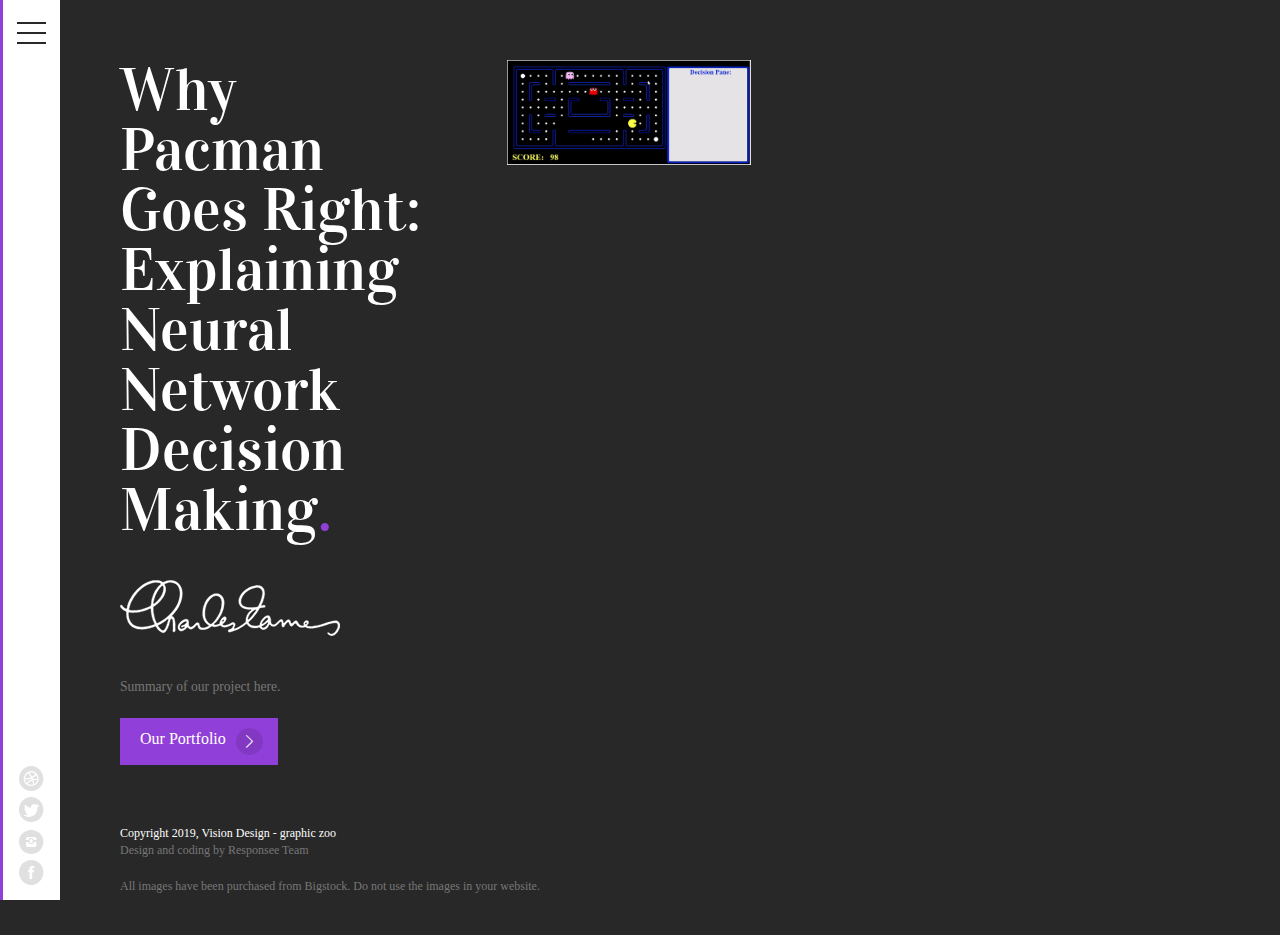
==== index.html @ 3cb940bb "Files" ====
<!DOCTYPE html>
<html lang="en-US">
  <head>
    <meta charset="UTF-8">
    <meta name="viewport" content="width=device-width, initial-scale=1.0" />
    <title>Interactive User Interfaces Comps 2020</title>
    <link rel="stylesheet" href="css/components.css">
    <link rel="stylesheet" href="css/icons.css">
    <link rel="stylesheet" href="css/responsee.css">
    <link rel="stylesheet" href="owl-carousel/owl.carousel.css">
    <link rel="stylesheet" href="owl-carousel/owl.theme.css">
    <link rel="stylesheet" href="css/lightcase.css">
    <!-- CUSTOM STYLE -->      
    <link rel="stylesheet" href="css/template-style.css">
    <link href="https://fonts.googleapis.com/css?family=Roboto:100,400,700,900" rel="stylesheet"> 
    <link href="https://fonts.googleapis.com/css?family=Vidaloka" rel="stylesheet">  
    <script type="text/javascript" src="js/jquery-1.8.3.min.js"></script>
    <script type="text/javascript" src="js/jquery-ui.min.js"></script> 
    <script type="text/javascript" src="js/validation.js"></script>      
  </head>
  
  <body class="size-1280 slide-to-left background-dark">
    <!-- SLIDE NAVIGATION -->
    <nav class="slide-nav aside-nav">
      <ul class="chevron">
        <li><a href="index.html">Home</a><li>
        <li><a href="portfolio-item.html">Portfolio Item</a></li>
        <li><a href="about-us.html">About Us</a></li>
        <li><a href="contact.html">Contact</a></li>
      </ul>
    </nav>
    
    <section class="slide-content">
      <div class="padding-3-sides-2x center">
      
        <!-- Left side --> 
        <div class="l-12 xl-4">
          <article class="left-content">
            <header class="center">
              <!-- LOGO -->
<!--              <div class="l-12">-->
<!--                <a href="/" class="logo">-->
<!--                  <img class="margin-bottom-50" src="img/logo-white.svg">-->
<!--                </a>-->
<!--              </div>-->
            </header>

            <!-- Content -->
            <h1 class="text-size-80 text-xl-size-60 text-l-size-80 text-m-size-60 text-s-size-40 text-line-height-1 margin-bottom-40">
              Why Pacman Goes Right: Explaining Neural Network Decision Making<span class="text-primary">.</span>
            </h1>
            <p class="margin-top-20"><img src="img/charles-eames.png"></p>
            <p class="margin-top-40 margin-bottom-20">
              Summary of our project here.
            </p>
            <a href="portfolio-item.html" class="margin-l-bottom-40 background-primary button text-white text-size-16">Our Portfolio <i class="right icon-sli-arrow-right"></i></a>
          </article>  
        </div> 
      
        <!-- Right side --> 
        <div class="l-12 xl-8">
          <div class="background-dark">
            <div class="line">
              <div class="margin"> 
                <div class="s-12 m-6 xl-4 xxl-3 margin-bottom">
                  <a href="portfolio-item.html">
                    <img class="full-img" src="img/pacmangif.gif" alt=""/>
                  </a>	
                </div>
              </div>
            </div>   
          </div>  
        </div>
      </div>
      
      <!-- Footer -->       
      <footer>
        <div class="center margin-left-80  margin-xl-left-60  margin-l-left-40">
          <p class="text-size-12 text-white">Copyright 2019, Vision Design - graphic zoo</p>
          <a class="text-size-12 margin-bottom-20" href="http://www.myresponsee.com" title="Responsee - lightweight responsive framework">Design and coding by Responsee Team</a>
          <p class="text-size-12 margin-bottom-40">All images have been purchased from Bigstock. Do not use the images in your website.</p>          
        </div>      
        <!-- Social icons in Sliding navigation -->
        <div class="footer-social">
           <a target="_blank" href="/"><i class="icon-dribbble_circle"></i></a>
           <a target="_blank" href="/"><i class="icon-twitter_circle"></i></a>
           <a target="_blank" href="/"><i class="icon-instagram_circle"></i></a>
           <a target="_blank" href="/"><i class="icon-facebook_circle"></i></a>
        </div> 
      </footer>  
    </section>  

    <script type="text/javascript" src="js/responsee.js"></script>
    <script type="text/javascript" src="owl-carousel/owl.carousel.js"></script>
    <script type="text/javascript" src="js/template-scripts.js"></script> 

  </body>
</html>
---- css/components.css ----
/*
 * Components CSS - v6 - 2016-07-08
 * https://www.myresponsee.com
 * Copyright 2019, Vision Design - graphic zoo
 * Free to use under the MIT license.
*/
/* Tabs */
.tab-item {
  background: none repeat scroll 0 0 #fff;
  display: none;
  padding: 1.25rem 0;
}
.tab-item.tab-active {
  display: block;
}
.tab-content > .tab-label {
  display: none;
}
.tab-nav > .tab-label {
  float:left;
}
a.tab-label, a.tab-label:link, a.tab-label:visited, a.tab-label:hover {
  background: none repeat scroll 0 0 #262626;
  color: #fff;
  margin-right: 1px;
  padding: 0.625rem 1.25rem;
  transition: background 0.20s linear 0s;
  -o-transition: background 0.20s linear 0s;
  -ms-transition: background 0.20s linear 0s;
  -moz-transition: background 0.20s linear 0s;
  -webkit-transition: background 0.20s linear 0s;
}
a.tab-label:hover,a.tab-label.active-btn {
  background: none repeat scroll 0 0 #999;
}
.tab-label.active-btn {
  cursor: default;
}
.tab-content {
  text-align: left;
}
@media screen and (max-width:768px) {    
  .tab-nav > .tab-label {
    margin: 0.5px 0;
    width: 100%;
  }
}
/* Custom forms */
form.customform input, form.customform select, form.customform textarea, form.customform button {
 font-size:0.9rem;
 font-family:inherit;
 margin-bottom:1.25rem;
} 
form.customform input, form.customform select {height: 2.7rem;}
form.customform input, form.customform textarea, form.customform select { 
 background: none repeat scroll 0 0 #F5F5F5;
 transition: background 0.20s linear 0s;
 -o-transition: background 0.20s linear 0s;
 -ms-transition: background 0.20s linear 0s;
 -moz-transition: background 0.20s linear 0s;
 -webkit-transition: background 0.20s linear 0s;
}
form.customform input:hover, form.customform textarea:hover, form.customform select:hover, form.customform input:focus, form.customform textarea:focus, form.customform select:focus {background: none repeat scroll 0 0 #fff;}
form.customform input, form.customform textarea, form.customform select {
 background: none repeat scroll 0 0 #F5F5F5;
 border: 1px solid #E0E0E0;
 padding: 0.625rem;
 width: 100%;
}
form.customform input[type="file"] {
 border: 1px solid #E0E0E0;
 height: auto;
 max-height: 2.7rem;
 min-height: 2.7rem;
 padding: 0.4rem;
 width: 100%;
}
form.customform input[type="radio"], form.customform input[type="checkbox"] {
 margin-right: 0.625rem;
 width:auto;
 padding:0;
 height:auto;
}
form.customform option {padding: 0.625rem;}
form.customform select[multiple="multiple"] {height: auto;}
form.customform button {
 width: 100%;
 background: none repeat scroll 0 0 #152732;
 border: 0 none;
 color: #fff;
 height: 2.7rem;
 padding: 0.625rem;
 cursor:pointer;
 width: 100%;
 transition: background 0.20s linear 0s;
 -o-transition: background 0.20s linear 0s;
 -ms-transition: background 0.20s linear 0s;
 -moz-transition: background 0.20s linear 0s;
 -webkit-transition: background 0.20s linear 0s;
}
/* Tooltip */
a.tooltip-container,.tooltip-container {
  border-bottom:1px dotted;
  border-bottom-color: color;
  cursor: help;
  font-weight: 600;
}
a .tooltip-content,.tooltip-content {
  background: #152732 none repeat scroll 0 0;
  color: #fff!important;
  border-radius: 3px;
  display: none;
  font-size: 0.8rem;
  font-weight: normal;
  line-height: 1.3rem;
  margin-top: -1.25rem;
  max-width: 300px;
  padding: 0.625rem;
  position: absolute;
  z-index: 10;
}
.tooltip-content::after {
  border-left: 9px solid transparent;
  border-right: 9px solid transparent;
  border-top: 7px solid #152732;
  bottom: -5px;
  clear: both;
  content: "";
  height: 0;
  left: 50%;
  margin-left: -5px;
  position: absolute;
  width: 0;
}
a.tooltip-content.tooltip-bottom,.tooltip-content.tooltip-bottom {
  margin-top: 1.25rem;
}
.tooltip-content.tooltip-bottom::after {
  border-left: 9px solid transparent;
  border-right: 9px solid transparent;
  border-top: 0;
  border-bottom: 7px solid #152732;
  top: -5px;
}
/* Buttons */
.button,a.button,a.button:link,a.button:active,a.button:visited {
  background: #777 none repeat scroll 0 0;
  border: 0;
  color: #fff;
  cursor: pointer;
  display: inline-block;
  font-size: 0.85rem;
  padding: 0.825rem 1rem;
  text-align: center;
  transition: all 0.20s linear 0s;
  -o-transition: all 0.20s linear 0s;
  -ms-transition: all 0.20s linear 0s;
  -moz-transition: all 0.20s linear 0s;
  -webkit-transition: all 0.20s linear 0s;
}
.button.rounded-btn {
  border-radius: 4px;
}
.button.rounded-full-btn {
  border-radius: 100px;
}
.button:hover {box-shadow: 0 0 10px 100px rgba(255,255,255,0.15) inset;}
.button.secondary-btn,a.button.secondary-btn,a.button.secondary-btn:link,a.button.secondary-btn:active,a.button.secondary-btn:visited {
  background: #444 none repeat scroll 0 0;
}
.button.cancel-btn,a.button.cancel-btn,a.button.cancel-btn:link,a.button.cancel-btn:active,a.button.cancel-btn:visited {
  background: #dc003a none repeat scroll 0 0;
}
.button.submit-btn,a.button.submit-btn,a.button.submit-btn:link,a.button.submit-btn:active,a.button.submit-btn:visited {
  background: #b4bf04 none repeat scroll 0 0;
}
.button.reload-btn,a.button.reload-btn,a.button.reload-btn:link,a.button.reload-btn:active,a.button.reload-btn:visited {
  background: #ff9800 none repeat scroll 0 0;
}
.button.disabled-btn {
  cursor: not-allowed!important;
  opacity: 0.2;
}
.button i {
  background: rgba(0, 0, 0, 0.1) none repeat scroll 0 0;
  border-radius: 27px;
  color: #fff!important;
  display: inline-block;
  font-size: 0.8rem;
  height: 27px;
  line-height: 27px;
  margin-right: 5px;
  width: 27px;
  transition: all 0.20s linear 0s;
  -o-transition: all 0.20s linear 0s;
  -ms-transition: all 0.20s linear 0s;
  -moz-transition: all 0.20s linear 0s;
  -webkit-transition: all 0.20s linear 0s;
}
.button:hover > i {
  background: rgba(0, 0, 0, 0.06) none repeat scroll 0 0;
}
.grid .button {
    width: 100%;
}
---- css/icons.css ----
/* Icon font - MFG labs */
@font-face {
  font-family: 'mfg';
    src: url('../font/mfglabsiconset-webfont.eot');
    src: url('../font/mfglabsiconset-webfont.svg#mfg_labs_iconsetregular') format('svg'),
   		   url('../font/mfglabsiconset-webfont.eot?#iefix') format('embedded-opentype'),
         url('../font/mfglabsiconset-webfont.woff') format('woff'),
         url('../font/mfglabsiconset-webfont.ttf') format('truetype');
    font-weight: normal;
    font-style: normal;
}

.icon-cloud,
.icon-at,
.icon-plus,
.icon-minus,
.icon-arrow_up,
.icon-arrow_down,
.icon-arrow_right,
.icon-arrow_left,
.icon-chevron_down,
.icon-chevron_up,
.icon-chevron_right,
.icon-chevron_left,
.icon-reorder,
.icon-list,
.icon-reorder_square,
.icon-reorder_square_line,
.icon-coverflow,
.icon-coverflow_line,
.icon-pause,
.icon-play,
.icon-step_forward,
.icon-step_backward,
.icon-fast_forward,
.icon-fast_backward,
.icon-cloud_upload,
.icon-cloud_download,
.icon-data_science,
.icon-data_science_black,
.icon-globe,
.icon-globe_black,
.icon-math_ico,
.icon-math,
.icon-math_black,
.icon-paperplane_ico,
.icon-paperplane,
.icon-paperplane_black,
.icon-color_balance,
.icon-star,
.icon-star_half,
.icon-star_empty,
.icon-star_half_empty,
.icon-reload,
.icon-heart,
.icon-heart_broken,
.icon-hashtag,
.icon-reply,
.icon-retweet,
.icon-signin,
.icon-signout,
.icon-download,
.icon-upload,
.icon-placepin,
.icon-display_screen,
.icon-tablet,
.icon-smartphone,
.icon-connected_object,
.icon-lock,
.icon-unlock,
.icon-camera,
.icon-isight,
.icon-video_camera,
.icon-random,
.icon-message,
.icon-discussion,
.icon-calendar,
.icon-ringbell,
.icon-movie,
.icon-mail,
.icon-pen,
.icon-settings,
.icon-measure,
.icon-vector,
.icon-vector_pen,
.icon-mute_on,
.icon-mute_off,
.icon-home,
.icon-sheet,
.icon-arrow_big_right,
.icon-arrow_big_left,
.icon-arrow_big_down,
.icon-arrow_big_up,
.icon-dribbble_circle,
.icon-dribbble,
.icon-facebook_circle,
.icon-facebook,
.icon-git_circle_alt,
.icon-git_circle,
.icon-git,
.icon-octopus,
.icon-twitter_circle,
.icon-twitter,
.icon-google_plus_circle,
.icon-google_plus,
.icon-linked_in_circle,
.icon-linked_in,
.icon-instagram,
.icon-instagram_circle,
.icon-mfg_icon,
.icon-xing,
.icon-xing_circle,
.icon-mfg_icon_circle,
.icon-user,
.icon-user_male,
.icon-user_female,
.icon-users,
.icon-file_open,
.icon-file_close,
.icon-file_alt,
.icon-file_close_alt,
.icon-attachment,
.icon-check,
.icon-cross_mark,
.icon-cancel_circle,
.icon-check_circle,
.icon-magnifying,
.icon-inbox,
.icon-clock,
.icon-stopwatch,
.icon-hourglass,
.icon-trophy,
.icon-unlock_alt,
.icon-lock_alt,
.icon-arrow_doubled_right,
.icon-arrow_doubled_left,
.icon-arrow_doubled_down,
.icon-arrow_doubled_up,
.icon-link,
.icon-warning,
.icon-warning_alt,
.icon-magnifying_plus,
.icon-magnifying_minus,
.icon-white_question,
.icon-black_question,
.icon-stop,
.icon-share,
.icon-eye,
.icon-trash_can,
.icon-hard_drive,
.icon-information_black,
.icon-information_white,
.icon-printer,
.icon-letter,
.icon-soundcloud,
.icon-soundcloud_circle,
.icon-anchor,
.icon-female_sign,
.icon-male_sign,
.icon-joystick,
.icon-high_voltage,
.icon-fire,
.icon-newspaper,
.icon-chart,
.icon-spread,
.icon-spinner_1,
.icon-spinner_2,
.icon-chart_alt,
.icon-label,
.icon-brush,
.icon-refresh,
.icon-node,
.icon-node_2,
.icon-node_3,
.icon-link_2_nodes,
.icon-link_3_nodes,
.icon-link_loop_nodes,
.icon-node_size,
.icon-node_color,
.icon-layout_directed,
.icon-layout_radial,
.icon-layout_hierarchical,
.icon-node_link_direction,
.icon-node_link_short_path,
.icon-node_cluster,
.icon-display_graph,
.icon-node_link_weight,
.icon-more_node_links,
.icon-node_shape,
.icon-node_icon,
.icon-node_text,
.icon-node_link_text,
.icon-node_link_color,
.icon-node_link_shape,
.icon-credit_card,
.icon-disconnect,
.icon-graph,
.icon-new_user {
  font-family: 'mfg';
  font-style: normal;
  font-variant: normal;
  font-weight: normal;
  color:#e3e3e3;
  speak: none; 
  text-transform: none;
  /* Better Font Rendering =========== */
  -webkit-font-smoothing: antialiased;
  -moz-osx-font-smoothing: grayscale;
}
.icon2x {font-size: 2rem;}
.icon3x {font-size: 3rem;}

.icon-cloud:before { content: "\2601"; }
.icon-at:before { content: "\0040"; }
.icon-plus:before { content: "\002B"; }
.icon-minus:before { content: "\2212"; }
.icon-arrow_up:before { content: "\2191"; }
.icon-arrow_down:before { content: "\2193"; }
.icon-arrow_right:before { content: "\2192"; }
.icon-arrow_left:before { content: "\2190"; }
.icon-chevron_down:before { content: "\f004"; }
.icon-chevron_up:before { content: "\f005"; }
.icon-chevron_right:before { content: "\f006"; }
.icon-chevron_left:before { content: "\f007"; }
.icon-reorder:before { content: "\f008"; }
.icon-list:before { content: "\f009"; }
.icon-reorder_square:before { content: "\f00a"; }
.icon-reorder_square_line:before { content: "\f00b"; }
.icon-coverflow:before { content: "\f00c"; }
.icon-coverflow_line:before { content: "\f00d"; }
.icon-pause:before { content: "\f00e"; }
.icon-play:before { content: "\f00f"; }
.icon-step_forward:before { content: "\f010"; }
.icon-step_backward:before { content: "\f011"; }
.icon-fast_forward:before { content: "\f012"; }
.icon-fast_backward:before { content: "\f013"; }
.icon-cloud_upload:before { content: "\f014"; }
.icon-cloud_download:before { content: "\f015"; }
.icon-data_science:before { content: "\f016"; }
.icon-data_science_black:before { content: "\f017"; }
.icon-globe:before { content: "\f018"; }
.icon-globe_black:before { content: "\f019"; }
.icon-math_ico:before { content: "\f01a"; }
.icon-math:before { content: "\f01b"; }
.icon-math_black:before { content: "\f01c"; }
.icon-paperplane_ico:before { content: "\f01d"; }
.icon-paperplane:before { content: "\f01e"; }
.icon-paperplane_black:before { content: "\f01f"; }
.icon-color_balance:before { content: "\f020"; }
.icon-star:before { content: "\2605"; }
.icon-star_half:before { content: "\f022"; }
.icon-star_empty:before { content: "\2606"; }
.icon-star_half_empty:before { content: "\f024"; }
.icon-reload:before { content: "\f025"; }
.icon-heart:before { content: "\2665"; }
.icon-heart_broken:before { content: "\f028"; }
.icon-hashtag:before { content: "\f029"; }
.icon-reply:before { content: "\f02a"; }
.icon-retweet:before { content: "\f02b"; }
.icon-signin:before { content: "\f02c"; }
.icon-signout:before { content: "\f02d"; }
.icon-download:before { content: "\f02e"; }
.icon-upload:before { content: "\f02f"; }
.icon-placepin:before { content: "\f031"; }
.icon-display_screen:before { content: "\f032"; }
.icon-tablet:before { content: "\f033"; }
.icon-smartphone:before { content: "\f034"; }
.icon-connected_object:before { content: "\f035"; }
.icon-lock:before { content: "\F512"; }
.icon-unlock:before { content: "\F513"; }
.icon-camera:before { content: "\F4F7"; }
.icon-isight:before { content: "\f039"; }
.icon-video_camera:before { content: "\f03a"; }
.icon-random:before { content: "\f03b"; }
.icon-message:before { content: "\F4AC"; }
.icon-discussion:before { content: "\f03d"; }
.icon-calendar:before { content: "\F4C5"; }
.icon-ringbell:before { content: "\f03f"; }
.icon-movie:before { content: "\f040"; }
.icon-mail:before { content: "\2709"; }
.icon-pen:before { content: "\270F"; }
.icon-settings:before { content: "\9881"; }
.icon-measure:before { content: "\f044"; }
.icon-vector:before { content: "\f045"; }
.icon-vector_pen:before { content: "\2712"; }
.icon-mute_on:before { content: "\f047"; }
.icon-mute_off:before { content: "\f048"; }
.icon-home:before { content: "\2302"; }
.icon-sheet:before { content: "\f04a"; }
.icon-arrow_big_right:before { content: "\21C9"; }
.icon-arrow_big_left:before { content: "\21C7"; }
.icon-arrow_big_down:before { content: "\21CA"; }
.icon-arrow_big_up:before { content: "\21C8"; }
.icon-dribbble_circle:before { content: "\f04f"; }
.icon-dribbble:before { content: "\f050"; }
.icon-facebook_circle:before { content: "\f051"; }
.icon-facebook:before { content: "\f052"; }
.icon-git_circle_alt:before { content: "\f053"; }
.icon-git_circle:before { content: "\f054"; }
.icon-git:before { content: "\f055"; }
.icon-octopus:before { content: "\f056"; }
.icon-twitter_circle:before { content: "\f057"; }
.icon-twitter:before { content: "\f058"; }
.icon-google_plus_circle:before { content: "\f059"; }
.icon-google_plus:before { content: "\f05a"; }
.icon-linked_in_circle:before { content: "\f05b"; }
.icon-linked_in:before { content: "\f05c"; }
.icon-instagram:before { content: "\f05d"; }
.icon-instagram_circle:before { content: "\f05e"; }
.icon-mfg_icon:before { content: "\f05f"; }
.icon-xing:before { content: "\F532"; }
.icon-xing_circle:before { content: "\F533"; }
.icon-mfg_icon_circle:before { content: "\f060"; }
.icon-user:before { content: "\f061"; }
.icon-user_male:before { content: "\f062"; }
.icon-user_female:before { content: "\f063"; }
.icon-users:before { content: "\f064"; }
.icon-file_open:before { content: "\F4C2"; }
.icon-file_close:before { content: "\f067"; }
.icon-file_alt:before { content: "\f068"; }
.icon-file_close_alt:before { content: "\f069"; }
.icon-attachment:before { content: "\f06a"; }
.icon-check:before { content: "\2713"; }
.icon-cross_mark:before { content: "\274C"; }
.icon-cancel_circle:before { content: "\F06E"; }
.icon-check_circle:before { content: "\f06d"; }
.icon-magnifying:before { content: "\F50D"; }
.icon-inbox:before { content: "\f070"; }
.icon-clock:before { content: "\23F2"; }
.icon-stopwatch:before { content: "\23F1"; }
.icon-hourglass:before { content: "\231B"; }
.icon-trophy:before { content: "\f074"; }
.icon-unlock_alt:before { content: "\F075"; }
.icon-lock_alt:before { content: "\F510"; }
.icon-arrow_doubled_right:before { content: "\21D2"; }
.icon-arrow_doubled_left:before { content: "\21D0"; }
.icon-arrow_doubled_down:before { content: "\21D3"; }
.icon-arrow_doubled_up:before { content: "\21D1"; }
.icon-link:before { content: "\f07B"; }
.icon-warning:before { content: "\2757"; }
.icon-warning_alt:before { content: "\2755"; }
.icon-magnifying_plus:before { content: "\f07E"; }
.icon-magnifying_minus:before { content: "\f07F"; }
.icon-white_question:before { content: "\2754"; }
.icon-black_question:before { content: "\2753"; }
.icon-stop:before { content: "\f080"; }
.icon-share:before { content: "\f081"; }
.icon-eye:before { content: "\f082"; }
.icon-trash_can:before { content: "\f083"; }
.icon-hard_drive:before { content: "\f084"; }
.icon-information_black:before { content: "\f085"; }
.icon-information_white:before { content: "\f086"; }
.icon-printer:before { content: "\f087"; }
.icon-letter:before { content: "\f088"; }
.icon-soundcloud:before { content: "\f089"; }
.icon-soundcloud_circle:before { content: "\f08A"; }
.icon-anchor:before { content: "\2693"; }
.icon-female_sign:before { content: "\2640"; }
.icon-male_sign:before { content: "\2642"; }
.icon-joystick:before { content: "\F514"; }
.icon-high_voltage:before { content: "\26A1"; }
.icon-fire:before { content: "\F525"; }
.icon-newspaper:before { content: "\F4F0"; }
.icon-chart:before { content: "\F526"; }
.icon-spread:before { content: "\F527"; }
.icon-spinner_1:before { content: "\F528"; }
.icon-spinner_2:before { content: "\F529"; }
.icon-chart_alt:before { content: "\F530"; }
.icon-label:before { content: "\F531"; }
.icon-brush:before { content: "\E000"; }
.icon-refresh:before { content: "\E001"; }
.icon-node:before { content: "\E002"; }
.icon-node_2:before { content: "\E003"; }
.icon-node_3:before { content: "\E004"; }
.icon-link_2_nodes:before { content: "\E005"; }
.icon-link_3_nodes:before { content: "\E006"; }
.icon-link_loop_nodes:before { content: "\E007"; }
.icon-node_size:before { content: "\E008"; }
.icon-node_color:before { content: "\E009"; }
.icon-layout_directed:before { content: "\E010"; }
.icon-layout_radial:before { content: "\E011"; }
.icon-layout_hierarchical:before { content: "\E012"; }
.icon-node_link_direction:before { content: "\E013"; }
.icon-node_link_short_path:before { content: "\E014"; }
.icon-node_cluster:before { content: "\E015"; }
.icon-display_graph:before { content: "\E016"; }
.icon-node_link_weight:before { content: "\E017"; }
.icon-more_node_links:before { content: "\E018"; }
.icon-node_shape:before { content: "\E00A"; }
.icon-node_icon:before { content: "\E00B"; }
.icon-node_text:before { content: "\E00C"; }
.icon-node_link_text:before { content: "\E00D"; }
.icon-node_link_color:before { content: "\E00E"; }
.icon-node_link_shape:before { content: "\E00F"; }
.icon-credit_card:before { content: "\F4B3"; }
.icon-disconnect:before { content: "\F534"; }
.icon-graph:before { content: "\F535"; }
.icon-new_user:before { content: "\F536"; }


/* Icon font - Simple Line Icons */
@font-face {
  font-family: 'sli';
  src: url('../font/Simple-Line-Icons.eot?v=2.2.2');
  src: url('../font/Simple-Line-Icons.eot?v=2.2.2#iefix') format('embedded-opentype'), url('../font/Simple-Line-Icons.ttf?v=2.2.2') format('truetype'), url('../font/Simple-Line-Icons.woff2?v=2.2.2') format('woff2'), url('../font/Simple-Line-Icons.woff?v=2.2.2') format('woff'), url('../font/Simple-Line-Icons.svg?v=2.2.2#simple-line-icons') format('svg');
  font-weight: normal;
  font-style: normal;
}

.icon-sli-user,
.icon-sli-people,
.icon-sli-user-female,
.icon-sli-user-follow,
.icon-sli-user-following,
.icon-sli-user-unfollow,
.icon-sli-login,
.icon-sli-logout,
.icon-sli-emotsmile,
.icon-sli-phone,
.icon-sli-call-end,
.icon-sli-call-in,
.icon-sli-call-out,
.icon-sli-map,
.icon-sli-location-pin,
.icon-sli-direction,
.icon-sli-directions,
.icon-sli-compass,
.icon-sli-layers,
.icon-sli-menu,
.icon-sli-list,
.icon-sli-options-vertical,
.icon-sli-options,
.icon-sli-arrow-down,
.icon-sli-arrow-left,
.icon-sli-arrow-right,
.icon-sli-arrow-up,
.icon-sli-arrow-up-circle,
.icon-sli-arrow-left-circle,
.icon-sli-arrow-right-circle,
.icon-sli-arrow-down-circle,
.icon-sli-check,
.icon-sli-clock,
.icon-sli-plus,
.icon-sli-minus,
.icon-sli-close,
.icon-sli-organization,
.icon-sli-trophy,
.icon-sli-screen-smartphone,
.icon-sli-screen-desktop,
.icon-sli-plane,
.icon-sli-notebook,
.icon-sli-mustache,
.icon-sli-mouse,
.icon-sli-magnet,
.icon-sli-energy,
.icon-sli-disc,
.icon-sli-cursor,
.icon-sli-cursor-move,
.icon-sli-crop,
.icon-sli-chemistry,
.icon-sli-speedometer,
.icon-sli-shield,
.icon-sli-screen-tablet,
.icon-sli-magic-wand,
.icon-sli-hourglass,
.icon-sli-graduation,
.icon-sli-ghost,
.icon-sli-game-controller,
.icon-sli-fire,
.icon-sli-eyeglass,
.icon-sli-envelope-open,
.icon-sli-envelope-letter,
.icon-sli-bell,
.icon-sli-badge,
.icon-sli-anchor,
.icon-sli-wallet,
.icon-sli-vector,
.icon-sli-speech,
.icon-sli-puzzle,
.icon-sli-printer,
.icon-sli-present,
.icon-sli-playlist,
.icon-sli-pin,
.icon-sli-picture,
.icon-sli-handbag,
.icon-sli-globe-alt,
.icon-sli-globe,
.icon-sli-folder-alt,
.icon-sli-folder,
.icon-sli-film,
.icon-sli-feed,
.icon-sli-drop,
.icon-sli-drawer,
.icon-sli-docs,
.icon-sli-doc,
.icon-sli-diamond,
.icon-sli-cup,
.icon-sli-calculator,
.icon-sli-bubbles,
.icon-sli-briefcase,
.icon-sli-book-open,
.icon-sli-basket-loaded,
.icon-sli-basket,
.icon-sli-bag,
.icon-sli-action-undo,
.icon-sli-action-redo,
.icon-sli-wrench,
.icon-sli-umbrella,
.icon-sli-trash,
.icon-sli-tag,
.icon-sli-support,
.icon-sli-frame,
.icon-sli-size-fullscreen,
.icon-sli-size-actual,
.icon-sli-shuffle,
.icon-sli-share-alt,
.icon-sli-share,
.icon-sli-rocket,
.icon-sli-question,
.icon-sli-pie-chart,
.icon-sli-pencil,
.icon-sli-note,
.icon-sli-loop,
.icon-sli-home,
.icon-sli-grid,
.icon-sli-graph,
.icon-sli-microphone,
.icon-sli-music-tone-alt,
.icon-sli-music-tone,
.icon-sli-earphones-alt,
.icon-sli-earphones,
.icon-sli-equalizer,
.icon-sli-like,
.icon-sli-dislike,
.icon-sli-control-start,
.icon-sli-control-rewind,
.icon-sli-control-play,
.icon-sli-control-pause,
.icon-sli-control-forward,
.icon-sli-control-end,
.icon-sli-volume-1,
.icon-sli-volume-2,
.icon-sli-volume-off,
.icon-sli-calendar,
.icon-sli-bulb,
.icon-sli-chart,
.icon-sli-ban,
.icon-sli-bubble,
.icon-sli-camrecorder,
.icon-sli-camera,
.icon-sli-cloud-download,
.icon-sli-cloud-upload,
.icon-sli-envelope,
.icon-sli-eye,
.icon-sli-flag,
.icon-sli-heart,
.icon-sli-info,
.icon-sli-key,
.icon-sli-link,
.icon-sli-lock,
.icon-sli-lock-open,
.icon-sli-magnifier,
.icon-sli-magnifier-add,
.icon-sli-magnifier-remove,
.icon-sli-paper-clip,
.icon-sli-paper-plane,
.icon-sli-power,
.icon-sli-refresh,
.icon-sli-reload,
.icon-sli-settings,
.icon-sli-star,
.icon-sli-symbol-female,
.icon-sli-symbol-male,
.icon-sli-target,
.icon-sli-credit-card,
.icon-sli-paypal,
.icon-sli-social-tumblr,
.icon-sli-social-twitter,
.icon-sli-social-facebook,
.icon-sli-social-instagram,
.icon-sli-social-linkedin,
.icon-sli-social-pinterest,
.icon-sli-social-github,
.icon-sli-social-google,
.icon-sli-social-reddit,
.icon-sli-social-skype,
.icon-sli-social-dribbble,
.icon-sli-social-behance,
.icon-sli-social-foursqare,
.icon-sli-social-soundcloud,
.icon-sli-social-spotify,
.icon-sli-social-stumbleupon,
.icon-sli-social-youtube,
.icon-sli-social-dropbox {
  font-family: 'sli';
  font-style: normal;  
  font-variant: normal;
  font-weight: normal;
  color:#e3e3e3;
  speak: none;
  text-transform: none;
  /* Better Font Rendering =========== */
  -webkit-font-smoothing: antialiased;
  -moz-osx-font-smoothing: grayscale;
}
.icon-sli-user:before { content: "\e005"; }
.icon-sli-people:before { content: "\e001"; }
.icon-sli-user-female:before { content: "\e000"; }
.icon-sli-user-follow:before { content: "\e002"; }
.icon-sli-user-following:before { content: "\e003"; }
.icon-sli-user-unfollow:before { content: "\e004"; }
.icon-sli-login:before { content: "\e066"; }
.icon-sli-logout:before { content: "\e065"; }
.icon-sli-emotsmile:before { content: "\e021"; }
.icon-sli-phone:before { content: "\e600"; }
.icon-sli-call-end:before { content: "\e048"; }
.icon-sli-call-in:before { content: "\e047"; }
.icon-sli-call-out:before { content: "\e046"; }
.icon-sli-map:before { content: "\e033"; }
.icon-sli-location-pin:before { content: "\e096"; }
.icon-sli-direction:before { content: "\e042"; }
.icon-sli-directions:before { content: "\e041"; }
.icon-sli-compass:before { content: "\e045"; }
.icon-sli-layers:before { content: "\e034"; }
.icon-sli-menu:before { content: "\e601"; }
.icon-sli-list:before { content: "\e067"; }
.icon-sli-options-vertical:before { content: "\e602"; }
.icon-sli-options:before { content: "\e603"; }
.icon-sli-arrow-down:before { content: "\e604"; }
.icon-sli-arrow-left:before { content: "\e605"; }
.icon-sli-arrow-right:before { content: "\e606"; }
.icon-sli-arrow-up:before { content: "\e607"; }
.icon-sli-arrow-up-circle:before { content: "\e078"; }
.icon-sli-arrow-left-circle:before { content: "\e07a"; }
.icon-sli-arrow-right-circle:before { content: "\e079"; }
.icon-sli-arrow-down-circle:before { content: "\e07b"; }
.icon-sli-check:before { content: "\e080"; }
.icon-sli-clock:before { content: "\e081"; }
.icon-sli-plus:before { content: "\e095"; }
.icon-sli-minus:before { content: "\e615"; }
.icon-sli-close:before { content: "\e082"; }
.icon-sli-organization:before { content: "\e616"; }

.icon-sli-trophy:before { content: "\e006"; }
.icon-sli-screen-smartphone:before { content: "\e010"; }
.icon-sli-screen-desktop:before { content: "\e011"; }
.icon-sli-plane:before { content: "\e012"; }
.icon-sli-notebook:before { content: "\e013"; }
.icon-sli-mustache:before { content: "\e014"; }
.icon-sli-mouse:before { content: "\e015"; }
.icon-sli-magnet:before { content: "\e016"; }
.icon-sli-energy:before { content: "\e020"; }
.icon-sli-disc:before { content: "\e022"; }
.icon-sli-cursor:before { content: "\e06e"; }
.icon-sli-cursor-move:before { content: "\e023"; }
.icon-sli-crop:before { content: "\e024"; }
.icon-sli-chemistry:before { content: "\e026"; }
.icon-sli-speedometer:before { content: "\e007"; }
.icon-sli-shield:before { content: "\e00e"; }
.icon-sli-screen-tablet:before { content: "\e00f"; }
.icon-sli-magic-wand:before { content: "\e017"; }
.icon-sli-hourglass:before { content: "\e018"; }
.icon-sli-graduation:before { content: "\e019"; }
.icon-sli-ghost:before { content: "\e01a"; }
.icon-sli-game-controller:before { content: "\e01b"; }
.icon-sli-fire:before { content: "\e01c"; }
.icon-sli-eyeglass:before { content: "\e01d"; }
.icon-sli-envelope-open:before { content: "\e01e"; }
.icon-sli-envelope-letter:before { content: "\e01f"; }
.icon-sli-bell:before { content: "\e027"; }
.icon-sli-badge:before { content: "\e028"; }
.icon-sli-anchor:before { content: "\e029"; }
.icon-sli-wallet:before { content: "\e02a"; }
.icon-sli-vector:before { content: "\e02b"; }
.icon-sli-speech:before { content: "\e02c"; }
.icon-sli-puzzle:before { content: "\e02d"; }
.icon-sli-printer:before { content: "\e02e"; }
.icon-sli-present:before { content: "\e02f"; }
.icon-sli-playlist:before { content: "\e030"; }
.icon-sli-pin:before { content: "\e031"; }
.icon-sli-picture:before { content: "\e032"; }
.icon-sli-handbag:before { content: "\e035"; }
.icon-sli-globe-alt:before { content: "\e036"; }
.icon-sli-globe:before { content: "\e037"; }
.icon-sli-folder-alt:before { content: "\e039"; }
.icon-sli-folder:before { content: "\e089"; }
.icon-sli-film:before { content: "\e03a"; }
.icon-sli-feed:before { content: "\e03b"; }
.icon-sli-drop:before { content: "\e03e"; }
.icon-sli-drawer:before { content: "\e03f"; }
.icon-sli-docs:before { content: "\e040"; }
.icon-sli-doc:before { content: "\e085"; }
.icon-sli-diamond:before { content: "\e043"; }
.icon-sli-cup:before { content: "\e044"; }
.icon-sli-calculator:before { content: "\e049"; }
.icon-sli-bubbles:before { content: "\e04a"; }
.icon-sli-briefcase:before { content: "\e04b"; }
.icon-sli-book-open:before { content: "\e04c"; }
.icon-sli-basket-loaded:before { content: "\e04d"; }
.icon-sli-basket:before { content: "\e04e"; }
.icon-sli-bag:before { content: "\e04f"; }
.icon-sli-action-undo:before { content: "\e050"; }
.icon-sli-action-redo:before { content: "\e051"; }
.icon-sli-wrench:before { content: "\e052"; }
.icon-sli-umbrella:before { content: "\e053"; }
.icon-sli-trash:before { content: "\e054"; }
.icon-sli-tag:before { content: "\e055"; }
.icon-sli-support:before { content: "\e056"; }
.icon-sli-frame:before { content: "\e038"; }
.icon-sli-size-fullscreen:before { content: "\e057"; }
.icon-sli-size-actual:before { content: "\e058"; }
.icon-sli-shuffle:before { content: "\e059"; }
.icon-sli-share-alt:before { content: "\e05a"; }
.icon-sli-share:before { content: "\e05b"; }
.icon-sli-rocket:before { content: "\e05c"; }
.icon-sli-question:before { content: "\e05d"; }
.icon-sli-pie-chart:before { content: "\e05e"; }
.icon-sli-pencil:before { content: "\e05f"; }
.icon-sli-note:before { content: "\e060"; }
.icon-sli-loop:before { content: "\e064"; }
.icon-sli-home:before { content: "\e069"; }
.icon-sli-grid:before { content: "\e06a"; }
.icon-sli-graph:before { content: "\e06b"; }
.icon-sli-microphone:before { content: "\e063"; }
.icon-sli-music-tone-alt:before { content: "\e061"; }
.icon-sli-music-tone:before { content: "\e062"; }
.icon-sli-earphones-alt:before { content: "\e03c"; }
.icon-sli-earphones:before { content: "\e03d"; }
.icon-sli-equalizer:before { content: "\e06c"; }
.icon-sli-like:before { content: "\e068"; }
.icon-sli-dislike:before { content: "\e06d"; }
.icon-sli-control-start:before { content: "\e06f"; }
.icon-sli-control-rewind:before { content: "\e070"; }
.icon-sli-control-play:before { content: "\e071"; }
.icon-sli-control-pause:before { content: "\e072"; }
.icon-sli-control-forward:before { content: "\e073"; }
.icon-sli-control-end:before { content: "\e074"; }
.icon-sli-volume-1:before { content: "\e09f"; }
.icon-sli-volume-2:before { content: "\e0a0"; }
.icon-sli-volume-off:before { content: "\e0a1"; }
.icon-sli-calendar:before { content: "\e075"; }
.icon-sli-bulb:before { content: "\e076"; }
.icon-sli-chart:before { content: "\e077"; }
.icon-sli-ban:before { content: "\e07c"; }
.icon-sli-bubble:before { content: "\e07d"; }
.icon-sli-camrecorder:before { content: "\e07e"; }
.icon-sli-camera:before { content: "\e07f"; }
.icon-sli-cloud-download:before { content: "\e083"; }
.icon-sli-cloud-upload:before { content: "\e084"; }
.icon-sli-envelope:before { content: "\e086"; }
.icon-sli-eye:before { content: "\e087"; }
.icon-sli-flag:before { content: "\e088"; }
.icon-sli-heart:before { content: "\e08a"; }
.icon-sli-info:before { content: "\e08b"; }
.icon-sli-key:before { content: "\e08c"; }
.icon-sli-link:before { content: "\e08d"; }
.icon-sli-lock:before { content: "\e08e"; }
.icon-sli-lock-open:before { content: "\e08f"; }
.icon-sli-magnifier:before { content: "\e090"; }
.icon-sli-magnifier-add:before { content: "\e091"; }
.icon-sli-magnifier-remove:before { content: "\e092"; }
.icon-sli-paper-clip:before { content: "\e093"; }
.icon-sli-paper-plane:before { content: "\e094"; }
.icon-sli-power:before { content: "\e097"; }
.icon-sli-refresh:before { content: "\e098"; }
.icon-sli-reload:before { content: "\e099"; }
.icon-sli-settings:before { content: "\e09a"; }
.icon-sli-star:before { content: "\e09b"; }
.icon-sli-symbol-female:before { content: "\e09c"; }
.icon-sli-symbol-male:before { content: "\e09d"; }
.icon-sli-target:before { content: "\e09e"; }
.icon-sli-credit-card:before { content: "\e025"; }
.icon-sli-paypal:before { content: "\e608"; }
.icon-sli-social-tumblr:before { content: "\e00a"; }
.icon-sli-social-twitter:before { content: "\e009"; }
.icon-sli-social-facebook:before { content: "\e00b"; }
.icon-sli-social-instagram:before { content: "\e609"; }
.icon-sli-social-linkedin:before { content: "\e60a"; }
.icon-sli-social-pinterest:before { content: "\e60b"; }
.icon-sli-social-github:before { content: "\e60c"; }
.icon-sli-social-google:before { content: "\e60d"; }
.icon-sli-social-reddit:before { content: "\e60e"; }
.icon-sli-social-skype:before { content: "\e60f"; }
.icon-sli-social-dribbble:before { content: "\e00d"; }
.icon-sli-social-behance:before { content: "\e610"; }
.icon-sli-social-foursqare:before { content: "\e611"; }
.icon-sli-social-soundcloud:before { content: "\e612"; }
.icon-sli-social-spotify:before { content: "\e613"; }
.icon-sli-social-stumbleupon:before { content: "\e614"; }
.icon-sli-social-youtube:before { content: "\e008"; }
.icon-sli-social-dropbox:before { content: "\e00c"; }
---- css/responsee.css ----
/*
 * Responsee CSS - v6 - 2019-06-22
 * https://www.myresponsee.com
 * Copyright 2019, Vision Design - graphic zoo
 * Free to use under the MIT license.
*/
* {  
  -webkit-box-sizing:border-box;
  -moz-box-sizing:border-box;
  box-sizing:border-box;
  margin:0;	
}
body {
  background:none repeat scroll 0 0 #eeeeee;
  font-size:16px;
  font-family:"Open Sans",Arial,sans-serif;
  color:#444;
}
h1,h2,h3,h4,h5,h6 {
  color:#152732;
  font-weight: normal;
  line-height: 1.3;
  margin:0.5rem 0;  
}
h1 {font-size:2.7rem;}
h2 {font-size:2.2rem;}  
h3 {font-size:1.8rem;}  
h4 {font-size:1.4rem;}  
h5 {font-size:1.1rem;}  
h6 {font-size:0.9rem;}    
a, a:link, a:visited, a:hover, a:active {
  text-decoration:none;
  color:#9BB800;
  transition:color 0.20s linear 0s;
  -o-transition:color 0.20s linear 0s;
  -ms-transition:color 0.20s linear 0s;
  -moz-transition:color 0.20s linear 0s;
  -webkit-transition:color 0.20s linear 0s;
}  
a:hover {color:#B6C900;}
p,li,dl,blockquote,table,kbd {
  font-size: 0.85rem;
  line-height: 1.6;
}
b,strong {font-weight:700;}
.text-center {text-align:center!important;}
.text-right {text-align:right!important;}
img {
  border:0;
  display:block;
  height:auto;
  max-width:100%;
  width:auto;
}
.owl-item img, .full-img {
  max-width:none;
  width:100%;
}
.owl-nav div {font-family:"mfg";}
.grid .owl-carousel {
  width:100% !important;
}  
table {
  background:none repeat scroll 0 0 #fff;
  border:1px solid #f0f0f0;
  border-collapse:collapse;
  border-spacing:0;
  text-align:left;
  width:100%;
}
table tr td, table tr th {padding:0.625rem;}
table tfoot, table thead,table tr:nth-of-type(2n) {background:none repeat scroll 0 0 #f0f0f0;}
th,table tr:nth-of-type(2n) td {border-right:1px solid #fff;}
td {border-right:1px solid #f0f0f0;}
.size-960 .line,.size-1140 .line,.size-1280 .line,.size-1520 .line {
  margin:0 auto;
  padding:0 0.625rem;
}
.grid {
  display:grid;
  grid-template-columns:repeat(12, 1fr);
  width:100%;
  margin:0 auto;
} 
hr {
  border: 0;
  border-top: 1px solid #e5e5e5;
  clear:both;  
  height:0; 
  margin:2.5rem auto;
}
li {padding:0;}
ul,ol {padding-left:1.25rem;}
blockquote {
  border:2px solid #f0f0f0;
  padding:1.25rem;
}
cite {
  color:#999;
  display:block;
  font-size:0.8rem;
}
cite:before {content:"— ";}
dl dt {font-weight:700;}
dl dd {margin-bottom:0.625rem;}
dl dd:last-child {margin-bottom:0;}
abbr {cursor:help;}
abbr[title] {border-bottom:1px dotted;}
kbd {
  background: #152732 none repeat scroll 0 0;
  color: #fff;
  padding: 0.125rem 0.3125rem;
}
code, kbd, pre, samp {font-family: Menlo,Monaco,Consolas,"Courier New",monospace;}
mark {
  background: #F3F8A9 none repeat scroll 0 0;
  padding: 0.125rem 0.3125rem;
}
.size-960 .line,.size-960 .grid {max-width:59.75rem;}
.size-1140 .line,.size-1140 .grid {max-width:71rem;}
.size-1280 .line,.size-1280 .grid {max-width:80rem;}
.size-1520 .line,.size-1520 .grid {max-width:95rem;}
.grid.full {
  max-width:100%!important;
  padding: 0;
}
.vertical-center {display: inline-grid!important;}
.vertical-center * {
    align-items: center;
    display: flex!important;
}
.text-center .vertical-center * {justify-content: center;}

.size-960.align-content-left .line,.size-1140.align-content-left .line,.size-1280.align-content-left .line,.size-1520.align-content-left .line {margin-left:0;}
form {line-height:1.4;}
nav {
  display:block;
  width:100%;
  background:#152732;
}
.line::after, nav::after, .center::after, .box::after, .margin::after, .margin2x::after, .grid.full::after {
  clear:both;
  content: ".";
  display:block;
  height:0;
  line-height:0;
  overflow:hidden;
  visibility:hidden;
}
.grid.margin::after, .grid.margin2x::after {
  content: "";
  display:none;
}
.nav-text:after,.nav-text:before,.nav-text span {
  background-color:#fff;
  border-radius:3px;
  content:'';
  display:block;
  height:3px;
  margin:6px auto;
  width: 30px;
  transition:all 0.2s ease-in-out;
  -moz-transition:all 0.2s ease-in-out;
  -webkit-transition:all 0.2s ease-in-out;
}
.show-menu .nav-text:before {
  transform:translateY(9px) rotate(135deg);
  -moz-transform:translateY(9px) rotate(135deg);
  -webkit-transform:translateY(9px) rotate(135deg);
}
.show-menu .nav-text:after {
  transform:translateY(-9px) rotate(-135deg);
  -moz-transform:translateY(-9px) rotate(-135deg);
  -webkit-transform:translateY(-9px) rotate(-135deg);
}
.show-menu .nav-text span {
  transform:scale(0);
  -moz-transform:scale(0);
  -webkit-transform:scale(0);  
}
.top-nav ul {padding:0;}
.top-nav ul ul {
  position:absolute;
  background:#152732;
}
.top-nav li {
  float:left;
  list-style:none outside none;
  cursor:pointer;
}
.top-nav li a {
  color:#fff; 
  display:block;
  font-size:1rem;
  padding:1.25rem; 
}
.top-nav li ul li a {
  background:none repeat scroll 0 0 #152732;
  min-width:100%;
  padding:0.625rem;
}
.top-nav li a:hover, .aside-nav li a:hover {background:#2b4c61;}
.top-nav li ul {display:none;}
.top-nav li ul li,.top-nav li ul li ul li {
  float:none;
  list-style:none outside none;
  min-width:100%;
  padding:0;
}
.count-number {
  background: rgba(153, 153, 153, 0.25) none repeat scroll 0 0;
  border-radius: 10rem;
  color: #fff;
  display: inline-block;
  font-size: 0.7rem;
  height: 1.3rem;
  line-height: 1.3rem; 
  margin: 0 0 -0.3125rem 0.3125rem;
  text-align: center;
  width: 1.3rem;
}
ul.chevron .count-number {display:none;}
ul.chevron .submenu > a:after, ul.chevron .sub-submenu > a:after,ul.chevron .aside-submenu > a:after, ul.chevron .aside-sub-submenu > a:after {
  content:"\f004";
  display:inline-block;
  font-family:"mfg";
  font-size:0.7rem;
  margin:0 0.625rem;
}
.top-nav .active-item a {background:#2b4c61;}
.aside-nav > ul > li.active-item > a:link,.aside-nav > ul > li.active-item > a:visited {
  background:#2b4c61;
  color:#fff;
}
@media screen and (min-width:769px) {
  .aside-nav .count-number {
	  margin-left:-1.25rem;	
	  float:right;	
  }
  .top-nav li:hover > ul {
	  display:block;
	  z-index:10;
  }  
  .top-nav li:hover > ul ul {
    left:100%;
    margin:-2.5rem 0;
    width:100%;
  } 
}
.nav-text,.aside-nav-text {display:none;}
.aside-nav a,.aside-nav a:link,.aside-nav a:visited,.aside-nav li > ul,.top-nav a,.top-nav a:link,.top-nav a:visited {
  transition:background 0.20s linear 0s;
  -o-transition:background 0.20s linear 0s;
  -ms-transition:background 0.20s linear 0s;
  -moz-transition:background 0.20s linear 0s;
  -webkit-transition:background 0.20s linear 0s;
}
.aside-nav ul {
  background:#e8e8e8; 
  padding:0;
}
.aside-nav li {
  list-style:none outside none;
  cursor:pointer;
}
.aside-nav li a,.aside-nav li a:link,.aside-nav li a:visited {
  color:#444;
  display:block;
  font-size:1rem;
  padding:1.25rem;
}
.aside-nav > ul > li:last-child a {border-bottom:0 none;}
.aside-nav li > ul {
  height:0;
  display:block;
  position:relative;
  background:#f4f4f4;
  border-left:solid 1px #f2f2f2;
  border-right:solid 1px #f2f2f2;
  overflow:hidden;
}
.aside-nav li ul ul {
  border:0;
  background:#fff;
}
.aside-nav ul ul a {padding:0.625rem 1.25rem;}
.aside-nav li a:link, .aside-nav li a:visited {color:#333;}
.aside-nav li li a:hover, .aside-nav li li.active-item > a, .aside-nav li li.aside-sub-submenu li a:hover {
  color:#fff;
  background:#2b4c61;
}
.aside-nav > ul > li > a:hover {color:#fff;}
.aside-nav li li a:link, .aside-nav li li a:visited {background:none;}
.aside-nav .show-aside-ul, .aside-nav .active-aside-item {height:auto;} 
nav.breadcrumb-nav {
  background:#fff;
  margin:0.625rem 0;
}
nav.breadcrumb-nav ul {
  list-style:none;
  padding:0;
}
nav.breadcrumb-nav ul li {float:left;}
nav.breadcrumb-nav ul li a:hover {text-decoration:underline;}
.breadcrumb-nav i {color:#B6C900;}
nav.breadcrumb-nav ul li:after {
  content:"/";
  margin:0 9px;
  color:#c8c7c7;
}
nav.breadcrumb-nav ul li:last-child:after {content:"";}
.slide-content, .slide-nav {
  transition:all 0.10s linear 0s;
  -o-transition:all 0.10s linear 0s;
  -ms-transition:all 0.10s linear 0s;
  -moz-transition:all 0.10s linear 0s;
  -webkit-transition:all 0.10s linear 0s;
}
.slide-content {
  float:left;
  width:calc(100% - 60px);  
}
.aside-nav.slide-nav {
  background:#1c3849;
  bottom:0; 
  right:0;
  top:0;
  margin-right:-180px;     
  overflow-y:auto;
  padding-top:0.625rem;
  position:fixed;
  width:240px;
  z-index:2;
}
.aside-nav.slide-nav > ul {
  background:#1c3849;
  opacity:0;
  transition:all 0.20s linear 0s;
  -o-transition:all 0.20s linear 0s;
  -ms-transition:all 0.20s linear 0s;
  -moz-transition:all 0.20s linear 0s;
  -webkit-transition:all 0.20s linear 0s;
}
.aside-nav.slide-nav li a, .aside-nav.slide-nav li a:link, .aside-nav.slide-nav li a:visited {
  color:#fff;
  display:block;
  font-size:0.9rem;
  padding:0.625rem 1.25rem;
  border-bottom:0;
}
.aside-nav.slide-nav li a:hover {
  background:#152732!important;
  color:#fff!important;
}
.aside-nav.slide-nav li > ul {
  background:#2b4c61;
  border-left:0;
  border-right:0;
}
.aside-nav.slide-nav li > ul ul {
  background:#456274;
  border-left:0;
  border-right:0;
}
.slide-nav-button {
  background:#152732;
  cursor:pointer;
  position:fixed;
  top:0;
  right:0;
  bottom:0;
  width:60px;
  z-index:3;
}
.active-slide-nav .slide-content {margin-left:-240px;}
.active-slide-nav .slide-nav {margin-right:60px;}
.slide-to-left .slide-content {float:right;}
.slide-to-left .slide-nav {
  left:0;
  margin-right:0; 
  margin-left:-180px;    
}
.slide-to-left .slide-nav-button {left:0;}
.slide-to-left.active-slide-nav .slide-content {
  margin-right:-240px;
  margin-left:0;
}
.slide-to-left.active-slide-nav .slide-nav {
  margin-right:0;
  margin-left:60px;
}
.active-slide-nav .slide-nav ul {opacity:1;}
.nav-icon {
  padding:0.9rem;
  width:100%;
}
.nav-icon:after,.nav-icon:before,.nav-icon div {
  background-color:#fff;
  border-radius:3px;
  content:"";
  display:block;
  height:3px;
  margin:6px 0;
  transition:all 0.2s ease-in-out;
  -moz-transition:all 0.2s ease-in-out;
  -webkit-transition:all 0.2s ease-in-out;
}
.active-slide-nav .nav-icon:before {
  transform:translateY(9px) rotate(135deg);
  -moz-transform:translateY(9px) rotate(135deg);
  -webkit-transform:translateY(9px) rotate(135deg);
}
.active-slide-nav .nav-icon:after {
  transform:translateY(-9px) rotate(-135deg);
  -moz-transform:translateY(-9px) rotate(-135deg);
  -webkit-transform:translateY(-9px) rotate(-135deg);
}
.active-slide-nav .nav-icon div {
  transform:scale(0);
  -moz-transform:scale(0);
  -webkit-transform:scale(0);  
}
.active-slide-nav {overflow-x:hidden;} 
.padding {
  display:list-item;
  list-style:none outside none;
  padding:0.625rem;
}
.margin,.margin2x {display: block;}
.margin {margin:0 -0.625rem;}
.margin2x {margin:0 -1.25rem;}
.grid.margin {
  display: grid;
  grid-column-gap:20px;
  margin:0 auto;	
}
.grid.margin2x {
  display: grid;
  grid-column-gap:40px;
  margin:0 auto;	
}
.line {clear:left;}
.line .line {padding:0;}
.hide-xxl {display:none!important;}
.box {
  background:none repeat scroll 0 0 #fff;
  display:block;
  padding:1.25rem;
  width:100%;
}
.margin-bottom {margin-bottom:1.25rem!important;}
.margin-bottom2x {margin-bottom:2.5rem!important;}
.s-1,.s-2,.s-five,.s-3,.s-4,.s-5,.s-6,.s-7,.s-8,.s-9,.s-10,.s-11,.s-12,.m-1,.m-2,.m-five,.m-3,.m-4,.m-5,.m-6,.m-7,.m-8,.m-9,.m-10,.m-11,.m-12,.l-1,.l-2,.l-five,.l-3,.l-4,.l-5,.l-6,.l-7,.l-8,.l-9,.l-10,.l-11,.l-12,.xl-1,.xl-2,.xl-five,.xl-3,.xl-4,.xl-5,.xl-6,.xl-7,.xl-8,.xl-9,.xl-10,.xl-11,.xl-12,.xxl-1,.xxl-2,.xxl-five,.xxl-3,.xxl-4,.xxl-5,.xxl-6,.xxl-7,.xxl-8,.xxl-9,.xxl-10,.xxl-11,.xxl-12 {
  float:left;
  position:static;
}
.xxl-offset-1 {margin-left:8.3333%;}
.xxl-offset-2 {margin-left:16.6666%;}
.xxl-offset-five {margin-left:20%;}
.xxl-offset-3 {margin-left:25%;}
.xxl-offset-4 {margin-left:33.3333%;}
.xxl-offset-5 {margin-left:41.6666%;}
.xxl-offset-6 {margin-left:50%;}
.xxl-offset-7 {margin-left:58.3333%;}
.xxl-offset-8 {margin-left:66.6666%;}
.xxl-offset-9 {margin-left:75%;}
.xxl-offset-10 {margin-left:83.3333%;}
.xxl-offset-11 {margin-left:91.6666%;}
.xxl-offset-12 {margin-left:100%;}
.xxl-order-1 {order:-1;}
.xxl-order-2 {order:2;}
.xxl-order-3 {order:3;}
.xxl-order-4 {order:4;}
.xxl-order-5 {order:5;}
.xxl-order-6 {order:6;}
.xxl-order-7 {order:7;}
.xxl-order-8 {order:8;}
.xxl-order-9 {order:9;}
.xxl-order-10 {order:10;}
.xxl-order-11 {order:11;}
.xxl-order-12 {order:12;} 
.xxl-order-last {order:99999999;} 
.line .margin > .s-1,.line .margin > .s-2,.line .margin > .s-five,.line .margin > .s-3,.line .margin > .s-4,.line .margin > .s-5,.line .margin > .s-6,.line .margin > .s-7,.line .margin > .s-8,.line .margin > .s-9,.line .margin > .s-10,.line .margin > .s-11,.line .margin > .s-12,
.line .margin > .m-1,.line .margin > .m-2,.line .margin > .m-five,.line .margin > .m-3,.line .margin > .m-4,.line .margin > .m-5,.line .margin > .m-6,.line .margin > .m-7,.line .margin > .m-8,.line .margin > .m-9,.line .margin > .m-10,.line .margin > .m-11,.line .margin > .m-12,
.line .margin > .l-1,.line .margin > .l-2,.line .margin > .l-five,.line .margin > .l-3,.line .margin > .l-4,.line .margin > .l-5,.line .margin > .l-6,.line .margin > .l-7,.line .margin > .l-8,.line .margin > .l-9,.line .margin > .l-10,.line .margin > .l-11,.line .margin > .l-12,
.line .margin > .xl-1,.line .margin > .xl-2,.line .margin > .xl-five,.line .margin > .xl-3,.line .margin > .xl-4,.line .margin > .xl-5,.line .margin > .xl-6,.line .margin > .xl-7,.line .margin > .xl-8,.line .margin > .xl-9,.line .margin > .xl-10,.line .margin > .xl-11,.line .margin > .xl-12,
.line .margin > .xxl-1,.line .margin > .xxl-2,.line .margin > .xxl-five,.line .margin > .xxl-3,.line .margin > .xxl-4,.line .margin > .xxl-5,.line .margin > .xxl-6,.line .margin > .xxl-7,.line .margin > .xxl-8,.line .margin > .xxl-9,.line .margin > .xxl-10,.line .margin > .xxl-11,.line .margin > .xxl-12 {padding:0 0.625rem;}
.line .margin2x > .s-1,.line .margin2x > .s-2,.line .margin2x > .s-five,.line .margin2x > .s-3,.line .margin2x > .s-4,.line .margin2x > .s-5,.line .margin2x > .s-6,.line .margin2x > .s-7,.line .margin2x > .s-8,.line .margin2x > .s-9,.line .margin2x > .s-10,.line .margin2x > .s-11,.line .margin2x > .s-12,
.line .margin2x > .m-1,.line .margin2x > .m-2,.line .margin2x > .m-five,.line .margin2x > .m-3,.line .margin2x > .m-4,.line .margin2x > .m-5,.line .margin2x > .m-6,.line .margin2x > .m-7,.line .margin2x > .m-8,.line .margin2x > .m-9,.line .margin2x > .m-10,.line .margin2x > .m-11,.line .margin2x > .m-12,
.line .margin2x > .l-1,.line .margin2x > .l-2,.line .margin2x > .l-five,.line .margin2x > .l-3,.line .margin2x > .l-4,.line .margin2x > .l-5,.line .margin2x > .l-6,.line .margin2x > .l-7,.line .margin2x > .l-8,.line .margin2x > .l-9,.line .margin2x > .l-10,.line .margin2x > .l-11,.line .margin2x > .l-12,
.line .margin2x > .xl-1,.line .margin2x > .xl-2,.line .margin2x > .xl-five,.line .margin2x > .xl-3,.line .margin2x > .xl-4,.line .margin2x > .xl-5,.line .margin2x > .xl-6,.line .margin2x > .xl-7,.line .margin2x > .xl-8,.line .margin2x > .xl-9,.line .margin2x > .xl-10,.line .margin2x > .xl-11,.line .margin2x > .xl-12,
.line .margin2x > .xxl-1,.line .margin2x > .xxl-2,.line .margin2x > .xxl-five,.line .margin2x > .xxl-3,.line .margin2x > .xxl-4,.line .margin2x > .xxl-5,.line .margin2x > .xxl-6,.line .margin2x > .xxl-7,.line .margin2x > .xxl-8,.line .margin2x > .xxl-9,.line .margin2x > .xxl-10,.line .margin2x > .xxl-11,.line .margin2x > .xxl-12 {padding:0 1.25rem;}
.line-full-width .margin > .s-1,.line-full-width .margin > .s-2,.line-full-width .margin > .s-five,.line-full-width .margin > .s-3,.line-full-width .margin > .s-4,.line-full-width .margin > .s-5,.line-full-width .margin > .s-6,.line-full-width .margin > .s-7,.line-full-width .margin > .s-8,.line-full-width .margin > .s-9,.line-full-width .margin > .s-10,.line-full-width .margin > .s-11,.line-full-width .margin > .s-12,
.line-full-width .margin > .m-1,.line-full-width .margin > .m-2,.line-full-width .margin > .m-five,.line-full-width .margin > .m-3,.line-full-width .margin > .m-4,.line-full-width .margin > .m-5,.line-full-width .margin > .m-6,.line-full-width .margin > .m-7,.line-full-width .margin > .m-8,.line-full-width .margin > .m-9,.line-full-width .margin > .m-10,.line-full-width .margin > .m-11,.line-full-width .margin > .m-12,
.line-full-width .margin > .l-1,.line-full-width .margin > .l-2,.line-full-width .margin > .l-five,.line-full-width .margin > .l-3,.line-full-width .margin > .l-4,.line-full-width .margin > .l-5,.line-full-width .margin > .l-6,.line-full-width .margin > .l-7,.line-full-width .margin > .l-8,.line-full-width .margin > .l-9,.line-full-width .margin > .l-10,.line-full-width .margin > .l-11,.line-full-width .margin > .l-12,
.line-full-width .margin > .xl-1,.line-full-width .margin > .xl-2,.line-full-width .margin > .xl-five,.line-full-width .margin > .xl-3,.line-full-width .margin > .xl-4,.line-full-width .margin > .xl-5,.line-full-width .margin > .xl-6,.line-full-width .margin > .xl-7,.line-full-width .margin > .xl-8,.line-full-width .margin > .xl-9,.line-full-width .margin > .xl-10,.line-full-width .margin > .xl-11,.line-full-width .margin > .xl-12,
.line-full-width .margin > .xxl-1,.line-full-width .margin > .xxl-2,.line-full-width .margin > .xxl-five,.line-full-width .margin > .xxl-3,.line-full-width .margin > .xxl-4,.line-full-width .margin > .xxl-5,.line-full-width .margin > .xxl-6,.line-full-width .margin > .xxl-7,.line-full-width .margin > .xxl-8,.line-full-width .margin > .xxl-9,.line-full-width .margin > .xxl-10,.line-full-width .margin > .xxl-11,.line-full-width .margin > .xxl-12 {padding:0 0.625rem;}
.line-full-width .margin2x > .s-1,.line-full-width .margin2x > .s-2,.line-full-width .margin2x > .s-five,.line-full-width .margin2x > .s-3,.line-full-width .margin2x > .s-4,.line-full-width .margin2x > .s-5,.line-full-width .margin2x > .s-6,.line-full-width .margin2x > .s-7,.line-full-width .margin2x > .s-8,.line-full-width .margin2x > .s-9,.line-full-width .margin2x > .s-10,.line-full-width .margin2x > .s-11,.line-full-width .margin2x > .s-12,
.line-full-width .margin2x > .m-1,.line-full-width .margin2x > .m-2,.line-full-width .margin2x > .m-five,.line-full-width .margin2x > .m-3,.line-full-width .margin2x > .m-4,.line-full-width .margin2x > .m-5,.line-full-width .margin2x > .m-6,.line-full-width .margin2x > .m-7,.line-full-width .margin2x > .m-8,.line-full-width .margin2x > .m-9,.line-full-width .margin2x > .m-10,.line-full-width .margin2x > .m-11,.line-full-width .margin2x > .m-12,
.line-full-width .margin2x > .l-1,.line-full-width .margin2x > .l-2,.line-full-width .margin2x > .l-five,.line-full-width .margin2x > .l-3,.line-full-width .margin2x > .l-4,.line-full-width .margin2x > .l-5,.line-full-width .margin2x > .l-6,.line-full-width .margin2x > .l-7,.line-full-width .margin2x > .l-8,.line-full-width .margin2x > .l-9,.line-full-width .margin2x > .l-10,.line-full-width .margin2x > .l-11,.line-full-width .margin2x > .l-12,
.line-full-width .margin2x > .xl-1,.line-full-width .margin2x > .xl-2,.line-full-width .margin2x > .xl-five,.line-full-width .margin2x > .xl-3,.line-full-width .margin2x > .xl-4,.line-full-width .margin2x > .xl-5,.line-full-width .margin2x > .xl-6,.line-full-width .margin2x > .xl-7,.line-full-width .margin2x > .xl-8,.line-full-width .margin2x > .xl-9,.line-full-width .margin2x > .xl-10,.line-full-width .margin2x > .xl-11,.line-full-width .margin2x > .xl-12,
.line-full-width .margin2x > .xxl-1,.line-full-width .margin2x > .xxl-2,.line-full-width .margin2x > .xxl-five,.line-full-width .margin2x > .xxl-3,.line-full-width .margin2x > .xxl-4,.line-full-width .margin2x > .xxl-5,.line-full-width .margin2x > .xxl-6,.line-full-width .margin2x > .xxl-7,.line-full-width .margin2x > .xxl-8,.line-full-width .margin2x > .xxl-9,.line-full-width .margin2x > .xxl-10,.line-full-width .margin2x > .xxl-11,.line-full-width .margin2x > .xxl-12 {padding:0 1.25rem;}
.s-1, .grid .s-1.center {width:8.3333%;}
.s-2, .grid .s-2.center {width:16.6666%;}
.s-five {width:20%;}
.s-3, .grid .s-3.center {width:25%;}
.s-4, .grid .s-4.center {width:33.3333%;}
.s-5, .grid .s-5.center {width:41.6666%;}
.s-6, .grid .s-6.center {width:50%;}
.s-7, .grid .s-7.center {width:58.3333%;}
.s-8, .grid .s-8.center {width:66.6666%;}
.s-9, .grid .s-9.center {width:75%;}
.s-10, .grid .s-10.center {width:83.3333%;}
.s-11, .grid .s-11.center {width:91.6666%;}
.s-12, .grid .s-12.center {width:100%}
.grid .s-1 {grid-column:span 1;}
.grid .s-2 {grid-column:span 2;}
.grid .s-3 {grid-column:span 3;}
.grid .s-4 {grid-column:span 4;}
.grid .s-5 {grid-column:span 5;}
.grid .s-6 {grid-column:span 6;}
.grid .s-7 {grid-column:span 7;}
.grid .s-8 {grid-column:span 8;}
.grid .s-9 {grid-column:span 9;}
.grid .s-10 {grid-column:span 10;}
.grid .s-11 {grid-column:span 11;}
.grid .s-12 {grid-column:span 12;}  
.grid .s-row-1 {grid-row:span 1;}
.grid .s-row-2 {grid-row:span 2;}
.grid .s-row-3 {grid-row:span 3;}
.grid .s-row-4 {grid-row:span 4;}
.grid .s-row-5 {grid-row:span 5;}
.grid .s-row-6 {grid-row:span 6;}
.grid .s-row-7 {grid-row:span 7;}
.grid .s-row-8 {grid-row:span 8;}
.grid .s-row-9 {grid-row:span 9;}
.grid .s-row-10 {grid-row:span 10;}
.grid .s-row-11 {grid-row:span 11;}
.grid .s-row-12 {grid-row:span 12;}
.m-1, .grid .m-1.center {width:8.3333%;}
.m-2, .grid .m-2.center {width:16.6666%;}
.m-five {width:20%;}
.m-3, .grid .m-3.center {width:25%;}
.m-4, .grid .m-4.center {width:33.3333%;}
.m-5, .grid .m-5.center {width:41.6666%;}
.m-6, .grid .m-6.center {width:50%;}
.m-7, .grid .m-7.center {width:58.3333%;}
.m-8, .grid .m-8.center {width:66.6666%;}
.m-9, .grid .m-9.center {width:75%;}
.m-10, .grid .m-10.center {width:83.3333%;}
.m-11, .grid .m-11.center {width:91.6666%;}
.m-12, .grid .m-12.center {width:100%}
.grid .m-1 {grid-column:span 1;}
.grid .m-2 {grid-column:span 2;}
.grid .m-3 {grid-column:span 3;}
.grid .m-4 {grid-column:span 4;}
.grid .m-5 {grid-column:span 5;}
.grid .m-6 {grid-column:span 6;}
.grid .m-7 {grid-column:span 7;}
.grid .m-8 {grid-column:span 8;}
.grid .m-9 {grid-column:span 9;}
.grid .m-10 {grid-column:span 10;}
.grid .m-11 {grid-column:span 11;}
.grid .m-12 {grid-column:span 12;} 
.grid .m-row-1 {grid-row:span 1;}
.grid .m-row-2 {grid-row:span 2;}
.grid .m-row-3 {grid-row:span 3;}
.grid .m-row-4 {grid-row:span 4;}
.grid .m-row-5 {grid-row:span 5;}
.grid .m-row-6 {grid-row:span 6;}
.grid .m-row-7 {grid-row:span 7;}
.grid .m-row-8 {grid-row:span 8;}
.grid .m-row-9 {grid-row:span 9;}
.grid .m-row-10 {grid-row:span 10;}
.grid .m-row-11 {grid-row:span 11;}
.grid .m-row-12 {grid-row:span 12;}
.l-1, .grid .l-1.center {width:8.3333%;}
.l-2, .grid .l-2.center {width:16.6666%;}
.l-five {width:20%;}
.l-3, .grid .l-3.center {width:25%;}
.l-4, .grid .l-4.center {width:33.3333%;}
.l-5, .grid .l-5.center {width:41.6666%;}
.l-6, .grid .l-6.center {width:50%;}
.l-7, .grid .l-7.center {width:58.3333%;}
.l-8, .grid .l-8.center {width:66.6666%;}
.l-9, .grid .l-9.center {width:75%;}
.l-10, .grid .l-10.center {width:83.3333%;}
.l-11, .grid .l-11.center {width:91.6666%;}
.l-12, .grid .l-12.center {width:100%}
.grid .l-1 {grid-column:span 1;}
.grid .l-2 {grid-column:span 2;}
.grid .l-3 {grid-column:span 3;}
.grid .l-4 {grid-column:span 4;}
.grid .l-5 {grid-column:span 5;}
.grid .l-6 {grid-column:span 6;}
.grid .l-7 {grid-column:span 7;}
.grid .l-8 {grid-column:span 8;}
.grid .l-9 {grid-column:span 9;}
.grid .l-10 {grid-column:span 10;}
.grid .l-11 {grid-column:span 11;}
.grid .l-12 {grid-column:span 12;} 
.grid .l-row-1 {grid-row:span 1;}
.grid .l-row-2 {grid-row:span 2;}
.grid .l-row-3 {grid-row:span 3;}
.grid .l-row-4 {grid-row:span 4;}
.grid .l-row-5 {grid-row:span 5;}
.grid .l-row-6 {grid-row:span 6;}
.grid .l-row-7 {grid-row:span 7;}
.grid .l-row-8 {grid-row:span 8;}
.grid .l-row-9 {grid-row:span 9;}
.grid .l-row-10 {grid-row:span 10;}
.grid .l-row-11 {grid-row:span 11;}
.grid .l-row-12 {grid-row:span 12;}
.xl-1, .grid .xl-1.center {width:8.3333%;}
.xl-2, .grid .xl-2.center {width:16.6666%;}
.xl-five {width:20%;}
.xl-3, .grid .xl-3.center {width:25%;}
.xl-4, .grid .xl-4.center {width:33.3333%;}
.xl-5, .grid .xl-5.center {width:41.6666%;}
.xl-6, .grid .xl-6.center {width:50%;}
.xl-7, .grid .xl-7.center {width:58.3333%;}
.xl-8, .grid .xl-8.center {width:66.6666%;}
.xl-9, .grid .xl-9.center {width:75%;}
.xl-10, .grid .xl-10.center {width:83.3333%;}
.xl-11, .grid .xl-11.center {width:91.6666%;}
.xl-12, .grid .xl-12.center {width:100%}
.grid .xl-1 {grid-column:span 1;}
.grid .xl-2 {grid-column:span 2;}
.grid .xl-3 {grid-column:span 3;}
.grid .xl-4 {grid-column:span 4;}
.grid .xl-5 {grid-column:span 5;}
.grid .xl-6 {grid-column:span 6;}
.grid .xl-7 {grid-column:span 7;}
.grid .xl-8 {grid-column:span 8;}
.grid .xl-9 {grid-column:span 9;}
.grid .xl-10 {grid-column:span 10;}
.grid .xl-11 {grid-column:span 11;}
.grid .xl-12 {grid-column:span 12;}   
.grid .xl-row-1 {grid-row:span 1;}
.grid .xl-row-2 {grid-row:span 2;}
.grid .xl-row-3 {grid-row:span 3;}
.grid .xl-row-4 {grid-row:span 4;}
.grid .xl-row-5 {grid-row:span 5;}
.grid .xl-row-6 {grid-row:span 6;}
.grid .xl-row-7 {grid-row:span 7;}
.grid .xl-row-8 {grid-row:span 8;}
.grid .xl-row-9 {grid-row:span 9;}
.grid .xl-row-10 {grid-row:span 10;}
.grid .xl-row-11 {grid-row:span 11;}
.grid .xl-row-12 {grid-row:span 12;}
.xxl-1, .grid .xxl-1.center {width:8.3333%;}
.xxl-2, .grid .xxl-2.center {width:16.6666%;}
.xxl-five {width:20%;}
.xxl-3, .grid .xxl-3.center {width:25%;}
.xxl-4, .grid .xxl-4.center {width:33.3333%;}
.xxl-5, .grid .xxl-5.center {width:41.6666%;}
.xxl-6, .grid .xxl-6.center {width:50%;}
.xxl-7, .grid .xxl-7.center {width:58.3333%;}
.xxl-8, .grid .xxl-8.center {width:66.6666%;}
.xxl-9, .grid .xxl-9.center {width:75%;}
.xxl-10, .grid .xxl-10.center {width:83.3333%;}
.xxl-11, .grid .xxl-11.center {width:91.6666%;}
.xxl-12, .grid .xxl-12.center {width:100%}
.grid .xxl-1 {grid-column:span 1;}
.grid .xxl-2 {grid-column:span 2;}
.grid .xxl-3 {grid-column:span 3;}
.grid .xxl-4 {grid-column:span 4;}
.grid .xxl-5 {grid-column:span 5;}
.grid .xxl-6 {grid-column:span 6;}
.grid .xxl-7 {grid-column:span 7;}
.grid .xxl-8 {grid-column:span 8;}
.grid .xxl-9 {grid-column:span 9;}
.grid .xxl-10 {grid-column:span 10;}
.grid .xxl-11 {grid-column:span 11;}
.grid .xxl-12 {grid-column:span 12;}
.grid .xxl-row-1 {grid-row:span 1;}
.grid .xxl-row-2 {grid-row:span 2;}
.grid .xxl-row-3 {grid-row:span 3;}
.grid .xxl-row-4 {grid-row:span 4;}
.grid .xxl-row-5 {grid-row:span 5;}
.grid .xxl-row-6 {grid-row:span 6;}
.grid .xxl-row-7 {grid-row:span 7;}
.grid .xxl-row-8 {grid-row:span 8;}
.grid .xxl-row-9 {grid-row:span 9;}
.grid .xxl-row-10 {grid-row:span 10;}
.grid .xxl-row-11 {grid-row:span 11;}
.grid .xxl-row-12 {grid-row:span 12;}
.right {float:right;}
.left {float:left;} 

@media screen and (max-width:1366px) {
  .hide-xxl,.hide-l,.hide-m,.hide-s {display:initial!important;}
  .hide-xl {display:none!important;}
  .size-960,.size-1140,.size-1280,.size-1520 {max-width:1366px;}
  .xxl-offset-1,.xxl-offset-2,.xxl-offset-five,.xxl-offset-3,.xxl-offset-4,.xxl-offset-5,.xxl-offset-6,.xxl-offset-7,.xxl-offset-8,.xxl-offset-9,.xxl-offset-10,.xxl-offset-11,.xxl-offset-12 {margin-left:0;}
  .xl-offset-1 {margin-left:8.3333%;}
  .xl-offset-2 {margin-left:16.6666%;}
  .xl-offset-five {margin-left:20%;}
  .xl-offset-3 {margin-left:25%;}
  .xl-offset-4 {margin-left:33.3333%;}
  .xl-offset-5 {margin-left:41.6666%;}
  .xl-offset-6 {margin-left:50%;}
  .xl-offset-7 {margin-left:58.3333%;}
  .xl-offset-8 {margin-left:66.6666%;}
  .xl-offset-9 {margin-left:75%;}
  .xl-offset-10 {margin-left:83.3333%;}
  .xl-offset-11 {margin-left:91.6666%;}
  .xl-offset-12 {margin-left:100%;}
  .xxl-order-1,.xxl-order-2,.xxl-order-3,.xxl-order-4,.xxl-order-5,.xxl-order-6,.xxl-order-7,.xxl-order-8,.xxl-order-9,.xxl-order-10,.xxl-order-11,.xxl-order-12,.xxl-order-last {order:initial;} 
  .xl-order-1 {order:-1;}
  .xl-order-2 {order:2;}
  .xl-order-3 {order:3;}
  .xl-order-4 {order:4;}
  .xl-order-5 {order:5;}
  .xl-order-6 {order:6;}
  .xl-order-7 {order:7;}
  .xl-order-8 {order:8;}
  .xl-order-9 {order:9;}
  .xl-order-10 {order:10;}
  .xl-order-11 {order:11;}
  .xl-order-12 {order:12;} 
  .xl-order-last {order:99999999;} 
  .xl-1, .grid .xl-1.center {width:8.3333%;}
  .xl-2, .grid .xl-2.center {width:16.6666%;}
  .xl-five {width:20%;}
  .xl-3, .grid .xl-3.center {width:25%;}
  .xl-4, .grid .xl-4.center {width:33.3333%;}
  .xl-5, .grid .xl-5.center {width:41.6666%;}
  .xl-6, .grid .xl-6.center {width:50%;}
  .xl-7, .grid .xl-7.center {width:58.3333%;}
  .xl-8, .grid .xl-8.center {width:66.6666%;}
  .xl-9, .grid .xl-9.center {width:75%;}
  .xl-10, .grid .xl-10.center {width:83.3333%;}
  .xl-11, .grid .xl-11.center {width:91.6666%;}
  .xl-12, .grid .xl-12.center {width:100%}
  .grid .xl-1 {grid-column:span 1;}
  .grid .xl-2 {grid-column:span 2;}
  .grid .xl-3 {grid-column:span 3;}
  .grid .xl-4 {grid-column:span 4;}
  .grid .xl-5 {grid-column:span 5;}
  .grid .xl-6 {grid-column:span 6;}
  .grid .xl-7 {grid-column:span 7;}
  .grid .xl-8 {grid-column:span 8;}
  .grid .xl-9 {grid-column:span 9;}
  .grid .xl-10 {grid-column:span 10;}
  .grid .xl-11 {grid-column:span 11;}
  .grid .xl-12 {grid-column:span 12;}
  .grid .xl-row-1 {grid-row:span 1;}
  .grid .xl-row-2 {grid-row:span 2;}
  .grid .xl-row-3 {grid-row:span 3;}
  .grid .xl-row-4 {grid-row:span 4;}
  .grid .xl-row-5 {grid-row:span 5;}
  .grid .xl-row-6 {grid-row:span 6;}
  .grid .xl-row-7 {grid-row:span 7;}
  .grid .xl-row-8 {grid-row:span 8;}
  .grid .xl-row-9 {grid-row:span 9;}
  .grid .xl-row-10 {grid-row:span 10;}
  .grid .xl-row-11 {grid-row:span 11;}
  .grid .xl-row-12 {grid-row:span 12;}  
}

@media screen and (max-width:1140px) {
  .hide-xxl,.hide-xl,.hide-m,.hide-s {display:initial!important;}
  .hide-l {display:none!important;}
  .size-960,.size-1140,.size-1280,.size-1520 {max-width:1140px;}
  .xl-offset-1,.xl-offset-2,.xl-offset-five,.xl-offset-3,.xl-offset-4,.xl-offset-5,.xl-offset-6,.xl-offset-7,.xl-offset-8,.xl-offset-9,.xl-offset-10,.xl-offset-11,.xl-offset-12 {margin-left:0;}
  .l-offset-1 {margin-left:8.3333%;}
  .l-offset-2 {margin-left:16.6666%;}
  .l-offset-five {margin-left:20%;}
  .l-offset-3 {margin-left:25%;}
  .l-offset-4 {margin-left:33.3333%;}
  .l-offset-5 {margin-left:41.6666%;}
  .l-offset-6 {margin-left:50%;}
  .l-offset-7 {margin-left:58.3333%;}
  .l-offset-8 {margin-left:66.6666%;}
  .l-offset-9 {margin-left:75%;}
  .l-offset-10 {margin-left:83.3333%;}
  .l-offset-11 {margin-left:91.6666%;}
  .l-offset-12 {margin-left:100%;}
  .xl-order-1,.xl-order-2,.xl-order-3,.xl-order-4,.xl-order-5,.xl-order-6,.xl-order-7,.xl-order-8,.xl-order-9,.xl-order-10,.xl-order-11,.xl-order-12,.xl-order-last {order:initial;} 
  .l-order-1 {order:-1;}
  .l-order-2 {order:2;}
  .l-order-3 {order:3;}
  .l-order-4 {order:4;}
  .l-order-5 {order:5;}
  .l-order-6 {order:6;}
  .l-order-7 {order:7;}
  .l-order-8 {order:8;}
  .l-order-9 {order:9;}
  .l-order-10 {order:10;}
  .l-order-11 {order:11;}
  .l-order-12 {order:12;} 
  .l-order-last {order:99999999;} 
  .l-1, .grid .l-1.center {width:8.3333%;}
  .l-2, .grid .l-2.center {width:16.6666%;}
  .l-five {width:20%;}
  .l-3, .grid .l-3.center {width:25%;}
  .l-4, .grid .l-4.center {width:33.3333%;}
  .l-5, .grid .l-5.center {width:41.6666%;}
  .l-6, .grid .l-6.center {width:50%;}
  .l-7, .grid .l-7.center {width:58.3333%;}
  .l-8, .grid .l-8.center {width:66.6666%;}
  .l-9, .grid .l-9.center {width:75%;}
  .l-10, .grid .l-10.center {width:83.3333%;}
  .l-11, .grid .l-11.center {width:91.6666%;}
  .l-12, .grid .l-12.center {width:100%}
  .grid .l-1 {grid-column:span 1;}
  .grid .l-2 {grid-column:span 2;}
  .grid .l-3 {grid-column:span 3;}
  .grid .l-4 {grid-column:span 4;}
  .grid .l-5 {grid-column:span 5;}
  .grid .l-6 {grid-column:span 6;}
  .grid .l-7 {grid-column:span 7;}
  .grid .l-8 {grid-column:span 8;}
  .grid .l-9 {grid-column:span 9;}
  .grid .l-10 {grid-column:span 10;}
  .grid .l-11 {grid-column:span 11;}
  .grid .l-12 {grid-column:span 12;}
  .grid .l-row-1 {grid-row:span 1;}
  .grid .l-row-2 {grid-row:span 2;}
  .grid .l-row-3 {grid-row:span 3;}
  .grid .l-row-4 {grid-row:span 4;}
  .grid .l-row-5 {grid-row:span 5;}
  .grid .l-row-6 {grid-row:span 6;}
  .grid .l-row-7 {grid-row:span 7;}
  .grid .l-row-8 {grid-row:span 8;}
  .grid .l-row-9 {grid-row:span 9;}
  .grid .l-row-10 {grid-row:span 10;}
  .grid .l-row-11 {grid-row:span 11;}
  .grid .l-row-12 {grid-row:span 12;}  
}
 
@media screen and (max-width:768px) {
  .size-960,.size-1140,.size-1280,.size-1520 {max-width:768px;}
  .hide-xxl,.hide-xl,.hide-l,.hide-s {display:initial!important;}
  .hide-m {display:none!important;}
  nav {
    display:block;
    cursor:pointer;
    line-height:3;
  }
  .top-nav li a {background:none repeat scroll 0 0 #1c3849;}
  .top-nav > ul {
    height:0;
    max-width:100%;
    overflow:hidden;
    position:relative;
    z-index:999;
  }
  .top-nav > ul.show-menu,.aside-nav.minimize-on-small > ul.show-menu {height:auto;}
  .top-nav ul ul {
    left:0;
    margin-top:0;
    position:relative;
    right:0;
  } 
  .top-nav li ul li a {min-width:100%;}
  .top-nav li {
    float:none;
    list-style:none outside none;
    padding:0;
  }
  .top-nav li a {
    color:#fff;
    display:block;
    padding:1.25rem 0.625rem;
    text-align:center;
    text-decoration:none;
  }
  .top-nav li a:hover {
    background:none repeat scroll 0 0 #152732;
    color:#fff;
  }
  .top-nav li ul,.top-nav li ul li ul {
    display:block;  
    overflow:hidden; 
    height:0;   
  } 
  .top-nav > ul ul.show-ul {
    display:block;
    height:auto;  
  }
  .top-nav li ul li a {
    background:none repeat scroll 0 0 #2b4c61;
    padding:0.625rem;
  }
  .top-nav li ul li ul li a { background:none repeat scroll 0 0 #456274;}
  .top-nav {
    position:fixed;
    top:0;
    z-index:10;
    left:-100%;
    width:100%!important;
    bottom:0;
    background:none repeat scroll 0 0 #1c3849;
    overflow-y:auto;
    transition:left 0.20s linear 0s;
    -o-transition:left 0.20s linear 0s;
    -ms-transition:left 0.20s linear 0s;
    -moz-transition:left 0.20s linear 0s;
    -webkit-transition:left 0.20s linear 0s;
  }
  body.show-menu {overflow: hidden;}
  .show-menu .top-nav {
    left:0;
    right:60px
  }
  .top-nav > ul {
    height:auto;
    overflow:auto;
    position:relative;
  	top:60px;
  }
  .nav-text {
    color:#fff;
    display:inline-block;
    margin-right:0;
    width:auto;
    position:fixed;
    top:0;
  	left:0;
  	background:none repeat scroll 0 0 #1c3849;
  	height:60px;
  	width:60px;
  	text-align:center;
  	line-height:60px;
  	z-index:50;
  	padding-top:15px;
  }
  .grid.margin2x {grid-column-gap: 20px;}
  .l-offset-1,.l-offset-2,.l-offset-five,.l-offset-3,.l-offset-4,.l-offset-5,.l-offset-6,.l-offset-7,.l-offset-8,.l-offset-9,.l-offset-10,.l-offset-11,.l-offset-12,
  .xl-offset-1,.xl-offset-2,.xl-offset-five,.xl-offset-3,.xl-offset-4,.xl-offset-5,.xl-offset-6,.xl-offset-7,.xl-offset-8,.xl-offset-9,.xl-offset-10,.xl-offset-11,.xl-offset-12,
  .xxl-offset-1,.xxl-offset-2,.xxl-offset-five,.xxl-offset-3,.xxl-offset-4,.xxl-offset-5,.xxl-offset-6,.xxl-offset-7,.xxl-offset-8,.xxl-offset-9,.xxl-offset-10,.xxl-offset-11,.xxl-offset-12 {margin-left:0;}
  .m-offset-1 {margin-left:8.3333%;}
  .m-offset-2 {margin-left:16.6666%;}
  .m-offset-five {margin-left:20%;}
  .m-offset-3 {margin-left:25%;}
  .m-offset-4 {margin-left:33.3333%;}
  .m-offset-5 {margin-left:41.6666%;}
  .m-offset-6 {margin-left:50%;}
  .m-offset-7 {margin-left:58.3333%;}
  .m-offset-8 {margin-left:66.6666%;}
  .m-offset-9 {margin-left:75%;}
  .m-offset-10 {margin-left:83.3333%;}
  .m-offset-11 {margin-left:91.6666%;}
  .m-offset-12 {margin-left:100%;}
  .l-order-1,.l-order-2,.l-order-3,.l-order-4,.l-order-5,.l-order-6,.l-order-7,.l-order-8,.l-order-9,.l-order-10,.l-order-11,.l-order-12,.l-order-last {order:initial;}   
  .m-order-1 {order:-1;}
  .m-order-2 {order:2;}
  .m-order-3 {order:3;}
  .m-order-4 {order:4;}
  .m-order-5 {order:5;}
  .m-order-6 {order:6;}
  .m-order-7 {order:7;}
  .m-order-8 {order:8;}
  .m-order-9 {order:9;}
  .m-order-10 {order:10;}
  .m-order-11 {order:11;}
  .m-order-12 {order:12;} 
  .m-order-last {order:99999999;} 
  .m-1, .grid .m-1.center {width:8.3333%;}
  .m-2, .grid .m-2.center {width:16.6666%;}
  .m-five {width:20%;}
  .m-3, .grid .m-3.center {width:25%;}
  .m-4, .grid .m-4.center {width:33.3333%;}
  .m-5, .grid .m-5.center {width:41.6666%;}
  .m-6, .grid .m-6.center {width:50%;}
  .m-7, .grid .m-7.center {width:58.3333%;}
  .m-8, .grid .m-8.center {width:66.6666%;}
  .m-9, .grid .m-9.center {width:75%;}
  .m-10, .grid .m-10.center {width:83.3333%;}
  .m-11, .grid .m-11.center {width:91.6666%;}
  .m-12, .grid .m-12.center {width:100%}
  .grid .m-1 {grid-column:span 1;}
  .grid .m-2 {grid-column:span 2;}
  .grid .m-3 {grid-column:span 3;}
  .grid .m-4 {grid-column:span 4;}
  .grid .m-5 {grid-column:span 5;}
  .grid .m-6 {grid-column:span 6;}
  .grid .m-7 {grid-column:span 7;}
  .grid .m-8 {grid-column:span 8;}
  .grid .m-9 {grid-column:span 9;}
  .grid .m-10 {grid-column:span 10;}
  .grid .m-11 {grid-column:span 11;}
  .grid .m-12 {grid-column:span 12;}
  .grid .m-row-1 {grid-row:span 1;}
  .grid .m-row-2 {grid-row:span 2;}
  .grid .m-row-3 {grid-row:span 3;}
  .grid .m-row-4 {grid-row:span 4;}
  .grid .m-row-5 {grid-row:span 5;}
  .grid .m-row-6 {grid-row:span 6;}
  .grid .m-row-7 {grid-row:span 7;}
  .grid .m-row-8 {grid-row:span 8;}
  .grid .m-row-9 {grid-row:span 9;}
  .grid .m-row-10 {grid-row:span 10;}
  .grid .m-row-11 {grid-row:span 11;}
  .grid .m-row-12 {grid-row:span 12;}  
}

@media screen and (max-width:480px) {
  .size-960,.size-1140,.size-1280,.size-1520 {max-width:480px;}
  .aside-nav li a {text-align: center;}
  .minimize-on-small .aside-nav-text {
    background:#152732 none repeat scroll 0 0;
    color:#fff;
    cursor:pointer;
    display:block;
    font-size:1.2rem;
    line-height:3;
    max-width:100%;
    padding-right:0.625rem;
    text-align:center;
    vertical-align:middle;
  }
  .aside-nav-text:after {
    content:"\f008";
    font-family:"mfg";
    font-size:1.1rem;
    margin-left:0.5rem;
    text-align:right;
  }
  .aside-nav.minimize-on-small > ul {
    height:0;
    overflow:hidden;
  }
  .hide-xxl,.hide-xl,.hide-l,.hide-m {display:initial!important;}
  .hide-s {display:none!important;}
  .count-number {margin-right:-1.25rem;} 
  .m-offset-1,.m-offset-2,.m-offset-five,.m-offset-3,.m-offset-4,.m-offset-5,.m-offset-6,.m-offset-7,.m-offset-8,.m-offset-9,.m-offset-10,.m-offset-11,.m-offset-12,
  .l-offset-1,.l-offset-2,.l-offset-five,.l-offset-3,.l-offset-4,.l-offset-5,.l-offset-6,.l-offset-7,.l-offset-8,.l-offset-9,.l-offset-10,.l-offset-11,.l-offset-12,
  .xl-offset-1,.xl-offset-2,.xl-offset-five,.xl-offset-3,.xl-offset-4,.xl-offset-5,.xl-offset-6,.xl-offset-7,.xl-offset-8,.xl-offset-9,.xl-offset-10,.xl-offset-11,.xl-offset-12,
  .xxl-offset-1,.xxl-offset-2,.xxl-offset-five,.xxl-offset-3,.xxl-offset-4,.xxl-offset-5,.xxl-offset-6,.xxl-offset-7,.xxl-offset-8,.xxl-offset-9,.xxl-offset-10,.xxl-offset-11,.xxl-offset-12 {margin-left:0;}
  .s-offset-1 {margin-left:8.3333%;}
  .s-offset-2 {margin-left:16.6666%;}
  .s-offset-five {margin-left:20%;}
  .s-offset-3 {margin-left:25%;}
  .s-offset-4 {margin-left:33.3333%;}
  .s-offset-5 {margin-left:41.6666%;}
  .s-offset-6 {margin-left:50%;}
  .s-offset-7 {margin-left:58.3333%;}
  .s-offset-8 {margin-left:66.6666%;}
  .s-offset-9 {margin-left:75%;}
  .s-offset-10 {margin-left:83.3333%;}
  .s-offset-11 {margin-left:91.6666%;}
  .s-offset-12 {margin-left:100%;}
  .m-order-1,.m-order-2,.m-order-3,.m-order-4,.m-order-5,.m-order-6,.m-order-7,.m-order-8,.m-order-9,.m-order-10,.m-order-11,.m-order-12,.m-order-last {order:initial;}  
  .s-order-1 {order:-1;}
  .s-order-2 {order:2;}
  .s-order-3 {order:3;}
  .s-order-4 {order:4;}
  .s-order-5 {order:5;}
  .s-order-6 {order:6;}
  .s-order-7 {order:7;}
  .s-order-8 {order:8;}
  .s-order-9 {order:9;}
  .s-order-10 {order:10;}
  .s-order-11 {order:11;}
  .s-order-12 {order:12;} 
  .s-order-last {order:99999999;} 
  .s-1, .grid .s-1.center {width:8.3333%;}
  .s-2, .grid .s-2.center {width:16.6666%;}
  .s-five {width:20%;}
  .s-3, .grid .s-3.center {width:25%;}
  .s-4, .grid .s-4.center {width:33.3333%;}
  .s-5, .grid .s-5.center {width:41.6666%;}
  .s-6, .grid .s-6.center {width:50%;}
  .s-7, .grid .s-7.center {width:58.3333%;}
  .s-8, .grid .s-8.center {width:66.6666%;}
  .s-9, .grid .s-9.center {width:75%;}
  .s-10, .grid .s-10.center {width:83.3333%;}
  .s-11, .grid .s-11.center {width:91.6666%;}
  .s-12, .grid .s-12.center {width:100%}
  .grid .s-1 {grid-column:span 1;}
  .grid .s-2 {grid-column:span 2;}
  .grid .s-3 {grid-column:span 3;}
  .grid .s-4 {grid-column:span 4;}
  .grid .s-5 {grid-column:span 5;}
  .grid .s-6 {grid-column:span 6;}
  .grid .s-7 {grid-column:span 7;}
  .grid .s-8 {grid-column:span 8;}
  .grid .s-9 {grid-column:span 9;}
  .grid .s-10 {grid-column:span 10;}
  .grid .s-11 {grid-column:span 11;}
  .grid .s-12 {grid-column:span 12;}
  .grid .s-row-1 {grid-row:span 1;}
  .grid .s-row-2 {grid-row:span 2;}
  .grid .s-row-3 {grid-row:span 3;}
  .grid .s-row-4 {grid-row:span 4;}
  .grid .s-row-5 {grid-row:span 5;}
  .grid .s-row-6 {grid-row:span 6;}
  .grid .s-row-7 {grid-row:span 7;}
  .grid .s-row-8 {grid-row:span 8;}
  .grid .s-row-9 {grid-row:span 9;}
  .grid .s-row-10 {grid-row:span 10;}
  .grid .s-row-11 {grid-row:span 11;}
  .grid .s-row-12 {grid-row:span 12;}  
}
.grid .s-1,.grid .s-2,.grid .s-five,.grid .s-3,.grid .s-4,.grid .s-5,.grid .s-6,.grid .s-7,.grid .s-8,.grid .s-9,.grid .s-10,.grid .s-11,.grid .s-12,.grid .m-1,.grid .m-2,.grid .m-five,.grid .m-3,.grid .m-4,.grid .m-5,.grid .m-6,.grid .m-7,.grid .m-8,.grid .m-9,.grid .m-10,.grid .m-11,.grid .m-12,.grid .l-1,.grid .l-2,.grid .l-five,.grid .l-3,.grid .l-4,.grid .l-5,.grid .l-6,.grid .l-7,.grid .l-8,.grid .l-9,.grid .l-10,.grid .l-11,.grid .l-12,.grid .xl-1,.grid .xl-2,.grid .xl-five,.grid .xl-3,.grid .xl-4,.grid .xl-5,.grid .xl-6,.grid .xl-7,.grid .xl-8,.grid .xl-9,.grid .xl-10,.grid .xl-11,.grid .xl-12,.grid .xxl-1,.grid .xxl-2,.grid .xxl-five,.grid .xxl-3,.grid .xxl-4,.grid .xxl-5,.grid .xxl-6,.grid .xxl-7,.grid .xxl-8,.grid .xxl-9,.grid .xxl-10,.grid .xxl-11,.grid .xxl-12 {float:none; width:auto;}  
.center {
  float:none;
  margin:0 auto;
  display:block;
}
.grid .center {
  justify-self:center;
  margin:auto;
  grid-column:1 / -1;
}
.grid .grid {
  padding:0;
  width:100%;
}
---- css/template-style.css ----
/* Default Template Styles */

/* Typography */
body {
  background: #fff;
}
p {
  color: #777;
  font-size: 0.85rem;
  line-height: 1.6rem;
}
a, a:link, a:visited, a:hover, a:active { 
color: #777;
}
h1, h2, h3, h4, h5, h6, .h1, .h2, .h3, .h4, .h5, .h6 {
  color: #000;                                         
  margin-bottom: 15px;
  margin-top: 0;
}
h1, .h1 {font-size: 1.8rem;}
h2, .h2 {font-size: 1.4rem;}
h3, .h3 {font-size: 1.2rem;}
h4, .h4 {font-size: 1.1rem;}
h5, .h5 {font-size: 1rem;}
h6, .h6 {font-size: 0.9rem;}
h1.headline, .h1.headline {
  font-size: 3.8rem; 
  letter-spacing: -2.5px;
}
h2.headline, .h2.headline {
  font-size: 3rem; 
  letter-spacing: -2px; 
}
h3.headline, .h3.headline {
  font-size: 2.6rem;
  letter-spacing: -2px;
}
h4.headline, .h4.headline {
  font-size: 2.4rem;
  letter-spacing: -1.5px; 
}
h5.headline, .h5.headline {
  font-size: 2.2rem;
  letter-spacing: -1.4px; 
}
h6.headline, .h6.headline {
  font-size: 2rem;
  letter-spacing: -1.3px;
}
.text-size-12, .text-xxl-size-12 {
  font-size: 12px !important;
  line-height: 1.4;
}
.text-size-16, .text-xxl-size-16 {
  font-size: 16px !important;
  line-height: 1.4;
}
.text-size-20, .text-xxl-size-20, .text-size-25, .text-xxl-size-25,.text-size-30, .text-xxl-size-30,.text-size-40, .text-xxl-size-40,.text-size-50, .text-xxl-size-50, .text-size-60, .text-xxl-size-60,.text-size-70, .text-xxl-size-70, .text-size-80, .text-xxl-size-80, .text-size-90, .text-xxl-size-90, .text-size-100, .text-xxl-size-100 {line-height: 1.4;}
.text-size-20, .text-xxl-size-20 {font-size: 20px !important;}
.text-size-25, .text-xxl-size-25 {font-size: 25px !important;}
.text-size-30, .text-xxl-size-30 {font-size: 30px !important;}
.text-size-40, .text-xxl-size-40 {font-size: 40px !important;}
.text-size-50, .text-xxl-size-50 {font-size: 50px !important;}
.text-size-60, .text-xxl-size-60 {font-size: 60px !important;}
.text-size-70, .text-xxl-size-70 {font-size: 70px !important;}
.text-size-80, .text-xxl-size-80 {font-size: 80px !important;}
.text-size-90, .text-xxl-size-90 {font-size: 90px !important;}
.text-size-100, .text-xxl-size-100 {font-size: 100px !important;}                                                                                                                
.background-green .section-title:after, .primary-color-green .background-primary .section-title:after {color: #fff;}
.text-thin {font-weight: 300;}
b, strong, .text-strong {font-weight: 700;}
.text-extra-strong {font-weight: 800;}
blockquote::before {
  color: #e0e0e0;
  content: "“";
  display: block;
  float: left;
  font-family: georgia;
  font-size: 80px;
  height: 30px;
  left: -40px;
  position: relative;
  top: -20px;
  width: 0;
}
blockquote {
  border: 0;
  font-size: 1rem;
  padding: 0 0 0 40px;
}
a.text-tag:link {
  border: 1px solid #e5e5e5;
  display: inline-block;
  float: left;
  font-size: 0.75rem;
  margin: 1px 2px 1px 0;
  padding: 6px 9px;
}
a.text-tag:link:hover {
  background: #002633 none repeat scroll 0 0;
  border: 1px solid #002633;
  color: #fff;
  transition: all 0.20s linear 0s;
  -o-transition: all 0.20s linear 0s;
  -ms-transition: all 0.20s linear 0s;
  -moz-transition: all 0.20s linear 0s;
  -webkit-transition: all 0.20s linear 0s;
}

ul.text-list, ol.text-list {
  font-size: 0.85rem;
  line-height: 1.8rem;
  padding: 0 16px;
}
ul.text-list ul, ol.text-list ol {
  padding: 0 14px;
}
iframe {
  display: block;
  margin: 0;
}

/* Drop Cap */
.text-drop-cap {
  float: left;
  font-size: 65px;
  line-height: 45px;
  padding-right: 10px;
  padding-top: 5px;
}

/* Tables */
table {
	background:none repeat scroll 0 0 #fff;
	border:0;
	font-size: 0.85rem;
  line-height: 1.6rem;
	}
table tr td, table tr th {padding:10px;}
table tfoot, table thead {
  background:none repeat scroll 0 0 #f5f5f5;
  border-top:1px solid #f0f0f0;
  border-bottom:1px solid #f0f0f0;
}
table tr:nth-of-type(2n) {
  background:none repeat scroll 0 0 #f5f5f5;
  border-top:1px solid #f0f0f0;
  border-bottom:1px solid #f0f0f0;
}
th {border-right:1px solid #fff;}
td {border-right:1px solid #fff;}


/* Backgrounds */
.background-white-hightlight .top-nav .active-item > a, .background-white-hightlight .top-nav li a:hover, .background-white-hightlight .aside-nav li a:hover, 
.background-white-hightlight .aside-nav > ul > li.active-item > a:link, .background-white-hightlight .aside-nav > ul > li.active-item > a:visited,
.primary-color-white .background-primary-hightlight .top-nav .active-item > a, .primary-color-white .background-primary-hightlight .top-nav li a:hover, .primary-color-white .background-primary-hightlight .aside-nav li a:hover, 
.primary-color-white .background-primary-hightlight .aside-nav > ul > li.active-item > a:link, .primary-color-white .background-primary-hightlight .aside-nav > ul > li.active-item > a:visited {
  background: #fff none repeat scroll 0 0;
  color: #002633;
}
.background-primary  {
  background: #913fd9 none repeat scroll 0 0;
  color: #fff;
}
.background-dark-hightlight .top-nav .active-item > a, .background-dark-hightlight .top-nav li a:hover, .background-dark-hightlight .aside-nav li a:hover, 
.background-dark-hightlight .aside-nav > ul > li.active-item > a:link, .background-dark-hightlight .aside-nav > ul > li.active-item > a:visited,
.primary-color-dark .background-primary-hightlight .top-nav .active-item > a, .primary-color-dark .background-primary-hightlight .top-nav li a:hover, .primary-color-dark .background-primary-hightlight .aside-nav li a:hover, 
.primary-color-dark .background-primary-hightlight .aside-nav > ul > li.active-item > a:link, .primary-color-dark .background-primary-hightlight .aside-nav > ul > li.active-item > a:visited {
  background: #002633 none repeat scroll 0 0;
  color: #fff;
}


/* Breaks */
hr.break {
  border: 0;
  border-top: 1px solid #e5e5e5; 
  display: block;
  margin: 40px 0;
}
hr.break:after {
  clear:both;
  content:".";
  display:block;
  height:0;
  line-height:0;
  visibility:hidden;
}
hr.break.break-dashed {
  border-top: 1px dashed #e5e5e5;
}
hr.break.break-dotted {
  border-top: 1px dotted #e5e5e5;
}
hr.break.break-double {
  border-bottom: 1px solid #e5e5e5;
  border-top: 1px solid #e5e5e5;
  height: 8px;
}
hr.break.break-dashed-double {
  border-bottom: 1px dashed #e5e5e5;
  border-top: 1px dashed #e5e5e5;
  height: 8px;
}
hr.break.break-dotted-double {
  border-bottom: 1px dotted #e5e5e5;
  border-top: 1px dotted #e5e5e5;
  height: 8px;
}

/* Small Breaks */
hr.break-small {
  background: #e5e5e5;
  border: 0;
  display: block;
  height: 2px;
  margin: 20px 0 35px;
  width: 60px;
}
hr.break-small.break-center {
  margin: 20px auto 35px;
}
hr.break-small.break-double {
  height: 0; 
  margin-bottom: 39px;
}
hr.break-small.break-double:before {
  background: #e5e5e5;
  border: 0 none;
  content: "";
  display: block;
  height: 2px;
  margin: 5px 0 0;
  width: 60px;
}
hr.break.break-small.break-double:after {
  background: #e5e5e5;
  border: 0 none;
  content: "";
  display: block;
  height: 2px;
  margin: 4px 0 35px;
  width: 60px;
}
hr.break-small.break-center.break-double:before {
  margin: 5px auto 0;
}
hr.break.break-small.break-center.break-double:after {
  margin: 4px auto 35px;
}
hr.break-small.break-double.background-white:before, hr.break-small.break-double.background-white:after, 
.primary-color-white hr.break-small.break-double.background-primary:before, .primary-color-white hr.break-small.break-double.background-primary:after {
  background: #fff;
}
hr.break-small.break-double.background-primary:before, hr.break-small.break-double.background-primary:after {
  background: #913fd9;
}


video {
  display: block;
} 

/* Aside Nav */
aside {
  border-left: 1px solid #e5e5e5;
  padding-left: 1.25rem;
}

.aside-nav ul {
  background: rgba(0, 0, 0, 0) none repeat scroll 0 0;
  margin-left: -1.25rem;
}
.aside-nav ul ul {
  margin: 0;
}
.aside-nav li a, .aside-nav li a:link, .aside-nav li a:visited {
  border-bottom: medium none;
  font-size: 0.85rem;
  padding: 15px;
  border-left: 5px solid rgba(0,0,0,0);
}
.aside-nav > ul > li > a:hover, .aside-nav > ul > li.active-item > a:link, .aside-nav > ul > li.active-item > a:visited {
  border-style: solid;
  border-width: 0 0 0 5px;
  border-color: #e5e5e5;
  background: none;
  color: #333;
}
.aside-nav li ul ul {
  background: #e9e9e9 none repeat scroll 0 0;
}
aside.aside-left {
  border-left: 0;
  border-right: 1px solid #e5e5e5;
  padding-right: 1.25rem;
}
.aside-left .aside-nav ul {
  margin-right: -1.25rem;
}
.aside-left .aside-nav li a {
  border-left: 0;
  border-right: 5px solid rgba(0,0,0,0);
}
.aside-left .aside-nav > ul > li > a:hover, .aside-left .aside-nav > ul > li.active-item > a:link, .aside-left .aside-nav > ul > li.active-item > a:visited {
  border-style: solid;
  border-width: 0 5px 0 0;
  border-color: #e5e5e5;
}

.aside-nav.background-white-hightlight > ul > li > a:hover, .aside-nav.background-white-hightlight > ul > li.active-item > a:link, .aside-nav.background-white-hightlight > ul > li.active-item > a:visited,
.primary-color-white .aside-nav.background-primary-hightlight > ul > li > a:hover, .primary-color-white .aside-nav.background-primary-hightlight > ul > li.active-item > a:link, .primary-color-white .aside-nav.background-primary-hightlight > ul > li.active-item > a:visited {
  border-color: #fff;
} 
.aside-nav.background-dark-hightlight > ul > li > a:hover, .aside-nav.background-dark-hightlight > ul > li.active-item > a:link, .aside-nav.background-dark-hightlight > ul > li.active-item > a:visited,
.primary-color-dark .aside-nav.background-primary-hightlight > ul > li > a:hover, .primary-color-dark .aside-nav.background-primary-hightlight > ul > li.active-item > a:link, .primary-color-dark .aside-nav.background-primary-hightlight > ul > li.active-item > a:visited {
  border-color: #002633;
}

/* Font colors */
.background-white, .background-white p, a.background-white, .background-white a, .background-white a:link, .background-white a:visited, .background-white a:hover, .background-white a:active {
  color: #777;
} 
.background-dark, .background-dark p, a.background-dark, a.background-dark:visited, a.background-dark:link, .background-dark a, .background-dark a:link, .background-dark a:visited, .background-dark a:hover, .background-dark a:active,
.primary-color-dark .background-primary, .primary-color-dark .background-primary p, .primary-color-dark a.background-primary, .primary-color-dark a.background-primary:visited, .primary-color-dark a.background-primary:link, .primary-color-dark a.background-primary:visited, .primary-color-dark .background-primary a, .primary-color-dark .background-primary a:link, .primary-color-dark .background-primary a:visited, .primary-color-dark .background-primary a:hover, .primary-color-dark .background-primary a:active {
  color: #7697A2;
}
.background-white h1, .background-white h2, .background-white h3, .background-white h4, .background-white h5, .background-white h6,
.background-white .h1, .background-white .h2, .background-white .h3, .background-white .h4, .background-white .h5, .background-white .h6, 
.primary-color-white .background-primary h1, .primary-color-white .background-primary h2, .primary-color-white .background-primary h3, .primary-color-white .background-primary h4, .primary-color-white .background-primary h5, .primary-color-white .background-primary h6,
.primary-color-white .background-primary .h1, .primary-color-white .background-primary .h2, .primary-color-white .background-primary .h3, .primary-color-white .background-primary .h4, .primary-color-white .background-primary .h5, .primary-color-white .background-primary .h6,
.background-yellow h1, .background-yellow h2, .background-yellow h3, .background-yellow h4, .background-yellow h5, .background-yellow h6,
.background-yellow .h1, .background-yellow .h2, .background-yellow .h3, .background-yellow .h4, .background-yellow .h5, .background-yellow .h6,
.primary-color-yellow .background-primary h1, .primary-color-yellow .background-primary h2, .primary-color-yellow .background-primary h3, .primary-color-yellow .background-primary h4, .primary-color-yellow .background-primary h5, .primary-color-yellow .background-primary h6,
.primary-color-yellow .background-primary .h1, .primary-color-yellow .background-primary .h2, .primary-color-yellow .background-primary .h3, .primary-color-yellow .background-primary .h4, .primary-color-yellow .background-primary .h5, .primary-color-yellow .background-primary .h6,
.background-yellow, .background-yellow p, a.background-yellow, a.background-yellow:visited, a.background-yellow:link, .background-yellow a, .background-yellow a:link, .background-yellow a:visited, .background-yellow a:hover, .background-yellow a:active,
.primary-color-yellow .background-primary, .primary-color-yellow .background-primary p, .primary-color-yellow a.background-primary, .primary-color-yellow a.background-primary:visited, .primary-color-yellow a.background-primary:link, .primary-color-yellow .background-primary a, .primary-color-yellow .background-primary a:link, .primary-color-yellow .background-primary a:visited, .primary-color-yellow .background-primary a:hover, .primary-color-yellow .background-primary a:active {
  color: #002633;
} 
.image-hover-overlay-content *,
.background-orange, .background-orange p, a.background-orange, a.background-orange:visited, a.background-orange:link, .background-orange a, .background-orange a:link, .background-orange a:visited, .background-orange a:hover, .background-orange a:active,
.primary-color-orange .background-primary, .primary-color-orange .background-primary p, .primary-color-orange a.background-primary, .primary-color-orange a.background-primary:visited, .primary-color-orange a.background-primary:link, .primary-color-orange .background-primary a, .primary-color-orange .background-primary a:link, .primary-color-orange .background-primary a:visited, .primary-color-orange .background-primary a:hover, .primary-color-orange .background-primary a:active,
.background-red, .background-red p, a.background-red, a.background-red:visited, a.background-red:link, .background-red a, .background-red a:link, .background-red a:visited, .background-red a:hover, .background-red a:active,
.primary-color-red .background-primary, .primary-color-red .background-primary p, .primary-color-red a.background-primary, .primary-color-red a.background-primary:visited, .primary-color-red a.background-primary:link, .primary-color-red .background-primary a, .primary-color-red .background-primary a:link, .primary-color-red .background-primary a:visited, .primary-color-red .background-primary a:hover, .primary-color-red .background-primary a:active,
.background-pink, .background-pink p, a.background-pink, a.background-pink:visited, a.background-pink:link, .background-pink a, .background-pink a:link, .background-pink a:visited, .background-pink a:hover, .background-pink a:active,
.primary-color-pink .background-primary, .primary-color-pink .background-primary p, .primary-color-pink a.background-primary, .primary-color-pink a.background-primary:visited, .primary-color-pink a.background-primary:link, .primary-color-pink .background-primary a, .primary-color-pink .background-primary a:link, .primary-color-pink .background-primary a:visited, .primary-color-pink .background-primary a:hover, .primary-color-pink .background-primary a:active,
.background-purple, .background-purple p, a.background-purple, a.background-purple:visited, a.background-purple:link, .background-purple a, .background-purple a:link, .background-purple a:visited, .background-purple a:hover, .background-purple a:active, 
.primary-color-purple .background-primary, .primary-color-purple .background-primary p, .primary-color-purple a.background-primary, .primary-color-purple a.background-primary:visited, .primary-color-purple a.background-primary:link, .primary-color-purple .background-primary a, .primary-color-purple .background-primary a:link, .primary-color-purple .background-primary a:visited, .primary-color-purple .background-primary a:hover, .primary-color-purple .background-primary a:active,
.background-blue, .background-blue p, a.background-blue, a.background-blue:visited, a.background-blue:link, .background-blue a, .background-blue a:link, .background-blue a:visited, .background-blue a:hover, .background-blue a:active,
.primary-color-blue .background-primary, .primary-color-blue .background-primary p, .primary-color-blue a.background-primary, .primary-color-blue a.background-primary:visited, .primary-color-blue a.background-primary:link, .primary-color-blue .background-primary a, .primary-color-blue .background-primary a:link, .primary-color-blue .background-primary a:visited, .primary-color-blue .background-primary a:hover, .primary-color-blue .background-primary a:active,
.background-light-blue, .background-light-blue p, a.background-light-blue, a.background-light-blue:visited, a.background-light-blue:link, .background-light-blue a, .background-light-blue a:link, .background-light-blue a:visited, .background-light-blue a:hover, .background-light-blue a:active, 
.primary-color-light-blue .background-primary, .primary-color-light-blue .background-primary p, .primary-color-light-blue a.background-primary, .primary-color-light-blue a.background-primary:visited, .primary-color-light-blue a.background-primary:link, .primary-color-light-blue .background-primary a, .primary-color-light-blue .background-primary a:link, .primary-color-light-blue .background-primary a:visited, .primary-color-light-blue .background-primary a:hover, .primary-color-light-blue .background-primary a:active,
.background-aqua, .background-aqua p, a.background-aqua, a.background-aqua:visited, a.background-aqua:link, .background-aqua a, .background-aqua a:link, .background-aqua a:visited, .background-aqua a:hover, .background-aqua a:active, 
.primary-color-aqua .background-primary, .primary-color-aqua .background-primary p, .primary-color-aqua a.background-primary, .primary-color-aqua a.background-primary:visited, .primary-color-aqua a.background-primary:link, .primary-color-aqua .background-primary a, .primary-color-aqua .background-primary a:link, .primary-color-aqua .background-primary a:visited, .primary-color-aqua .background-primary a:hover, .primary-color-aqua .background-primary a:active,
.background-green, .background-green p, a.background-green, a.background-green:visited, a.background-green:link, .background-green a, .background-green a:link, .background-green a:visited, .background-green a:hover, .background-green a:active, 
.primary-color-green .background-primary, .primary-color-green .background-primary p, .primary-color-green a.background-primary, .primary-color-green a.background-primary:visited, .primary-color-green a.background-primary:link, .primary-color-green .background-primary a, .primary-color-green .background-primary a:link, .primary-color-green .background-primary a:visited, .primary-color-green .background-primary a:hover, .primary-color-green .background-primary a:active {
  color: rgba(255,255,255, 0.75);
}
.background-dark h1, .background-dark h2, .background-dark h3, .background-dark h4, .background-dark h5, .background-dark h6, .background-primary h1, .background-primary h2, .background-primary h3, .background-primary h4, .background-primary h5, .background-primary h6 {
  color: #fff;
}
.text-white, .text-white *, .primary-color-white .text-primary, .primary-color-white .text-primary * {
  color: #fff !important;
}
.text-primary, .text-primary * {
  color: #913fd9 !important;
}
.text-dark, .text-dark *, .primary-color-dark .text-primary, .primary-color-dark .text-primary * {
  color: #002633 !important;
} 

.text-white-hover:hover, .primary-color-white .text-primary-hover:hover {
  color: #fff !important;
}

/* Background Colors */
.background-white, .primary-color-white .background-primary {
  background-color: #fff !important;
}
.background-primary {
  background-color: #913fd9 !important; 
}
.background-dark, .primary-color-dark .background-primary {
  background-color: #002633 !important; 
}

/* Buttons */
.button, a.button, a.button:link, a.button:visited {
  border-color: rgba(255, 255, 255, 0.4) rgba(255, 255, 255, 0) rgba(0, 0, 0, 0.3);
  border-style: solid;
  border-width: 1px;
  color: white;
  display: inline-block;
  padding: 0.625rem 1.25rem;
  text-align: center;
  transition: all 0.20s linear 0s !important;
  -o-transition: all 0.20s linear 0s !important;
  -ms-transition: all 0.20s linear 0s !important;
  -moz-transition: all 0.20s linear 0s !important;
  -webkit-transition: all 0.20s linear 0s !important;
}

.button:hover, a.button:hover, a.button:link:hover, a.button:visited:hover {
  box-shadow: 0 0 100px 100px rgba(255, 255, 255, 0.25) inset;
}
/* Stroke Buttons */ 
.button.button-white-stroke, a.button.button-white-stroke, a.button.button-white-stroke:link, a.button.button-white-stroke:visited,
.primary-color-white .button.button-primary-stroke, .primary-color-white a.button.button-primary-stroke, .primary-color-white a.button.button-primary-stroke:link, .primary-color-white a.button.button-primary-stroke:visited {
  background: none;
  border: 1px solid #fff;
  box-shadow: none;
  color: #fff;
}
.button.button-white-stroke:hover, a.button.button-white-stroke:hover,
.primary-color-white .button.button-primary-stroke:hover, .primary-color-white a.button.button-primary-stroke:hover {
  background: #fff none repeat scroll 0 0;
  color: #002633;
}
.button.button-dark-stroke, a.button.button-dark-stroke, a.button.button-dark-stroke:link, a.button.button-dark-stroke:visited,
.primary-color-dark .button.button-primary-stroke, .primary-color-dark a.button.button-primary-stroke, .primary-color-dark a.button.button-primary-stroke:link, .primary-color-dark a.button.button-primary-stroke:visited {
  background: none;
  border: 1px solid #002633;
  box-shadow: none;
  color: #002633;
}
.button.button-dark-stroke:hover, a.button.button-dark-stroke:hover,
.primary-color-dark .button.button-primary-stroke:hover, .primary-color-dark a.button.button-primary-stroke:hover {
  background: #002633 none repeat scroll 0 0;
  color: #fff;
}

/* Containers */
.section  { 
  padding: 6rem 1.25rem;
}
.section-small-padding  { 
  padding: 2.5rem 1.25rem;
}
.section-top-padding  { 
  padding: 6rem 1.25rem 0  1.25rem;
}
.section-top-small-padding  { 
  padding: 2.5rem  1.25rem 0  1.25rem;
}
.float-left {
  float: left;
}
.block-bordered {
  border: 1px solid rgba(0, 0, 0, 0.1);
}
.padding {
  padding: 1.25rem!important;
}
.padding-2x {
  padding: 2.5rem!important;
}
.padding-3x {
  padding: 80px!important;
}
.full-width:after {
clear:both;
content:".";
display:block;
height:0;
line-height:0;
visibility:hidden;
}
.position-fixed  { 
  position: fixed;
  top: 0;
  width: 100%;
}
.center {
  display: block!important;
}
.border-radius  { 
  border-radius: 3px;
}

.content-bottom {
  bottom: 0;
  position: absolute;
}
.grayscale {
  filter: url('data:image/svg+xml;utf8,<svg xmlns="http://www.w3.org/2000/svg"><filter id="g"><feColorMatrix type="matrix" values="0.3 0.3 0.3 0 0 0.3 0.3 0.3 0 0 0.3 0.3 0.3 0 0 0 0 0 1 0"/></filter></svg>#g');
  -webkit-filter: grayscale(100%);
  filter: grayscale(100%);    
  filter: progid:DXImageTransform.Microsoft.BasicImage(grayScale=1);
}

.image-grayscale {
  filter: url('data:image/svg+xml;utf8,<svg xmlns="http://www.w3.org/2000/svg"><filter id="g"><feColorMatrix type="matrix" values="0.3 0.3 0.3 0 0 0.3 0.3 0.3 0 0 0.3 0.3 0.3 0 0 0 0 0 1 0"/></filter></svg>#g');
  -webkit-filter: grayscale(100%);
  filter: grayscale(100%);    
  filter: progid:DXImageTransform.Microsoft.BasicImage(grayScale=1);
  position: relative;
}
*:hover > .image-grayscale {
  filter: none;
  -webkit-filter: grayscale(0%);
  filter: grayscale(0%);    
  filter: progid:DXImageTransform.Microsoft.BasicImage(grayScale=0);
}


/* Margins */
.margin-top {
  margin-top: 1.25rem !important;
}
.margin-left {
  margin-left: 1.25rem !important;
}
.margin-right {
  margin-right: 1.25rem !important;
}
.margin-top-bottom {
  margin-top: 1.25rem !important;
  margin-bottom: 1.25rem !important;
}
.margin-left-right {
  margin-left: 1.25rem !important;
  margin-right: 1.25rem !important;
}
.margin-top-0,.margin-top-10,.margin-top-15,.margin-top-20,.margin-top-30,.margin-top-40,.margin-top-50,.margin-top-60,.margin-top-70,.margin-top-80,
.margin-bottom-0,.margin-bottom-10,.margin-bottom-15,.margin-bottom-20,.margin-bottom-30,.margin-bottom-40,.margin-bottom-50,.margin-bottom-60,.margin-bottom-70,.margin-bottom-80,
.margin-top-bottom-0,.margin-top-bottom-10,.margin-top-bottom-15,.margin-top-bottom-20,.margin-top-bottom-30,.margin-top-bottom-40,.margin-top-bottom-50,.margin-top-bottom-60,.margin-top-bottom-70,.margin-top-bottom-80 {display: block;}
.margin-top-0 {margin-top: 0 !important;}
.margin-top-10 {margin-top: 10px !important;}
.margin-top-15 {margin-top: 15px !important;} 
.margin-top-20 {margin-top: 20px !important;} 
.margin-top-30 {margin-top: 30px !important;} 
.margin-top-40 {margin-top: 40px !important;}
.margin-top-50 {margin-top: 50px !important;}
.margin-top-60 {margin-top: 60px !important;}
.margin-top-70 {margin-top: 70px !important;}
.margin-top-80 {margin-top: 80px !important;}
.margin-bottom-0 {margin-bottom: 0 !important;}
.margin-bottom-10 {margin-bottom: 10px !important;}
.margin-bottom-15 {margin-bottom: 15px !important;} 
.margin-bottom-20 {margin-bottom: 20px !important;} 
.margin-bottom-30 {margin-bottom: 30px !important;} 
.margin-bottom-40 {margin-bottom: 40px !important;}
.margin-bottom-50 {margin-bottom: 50px !important;}
.margin-bottom-60 {margin-bottom: 60px !important;}
.margin-bottom-70 {margin-bottom: 70px !important;}
.margin-bottom-80 {margin-bottom: 80px !important;}
.margin-top-bottom-0 {
  margin-top: 0 !important;
  margin-bottom: 0 !important;
}
.margin-top-bottom-10 {
  margin-top: 10px !important;
  margin-bottom: 10px !important;
}
.margin-top-bottom-15 {
  margin-top: 15px !important;
  margin-bottom: 15px !important;
} 
.margin-top-bottom-20 {
  margin-top: 20px !important;
  margin-bottom: 20px !important;
} 
.margin-top-bottom-30 {
  margin-top: 30px !important;
  margin-bottom: 30px !important;
} 
.margin-top-bottom-40 {
  margin-top: 40px !important;
  margin-bottom: 40px !important;
}
.margin-top-bottom-50 {
  margin-top: 50px !important;
  margin-bottom: 50px !important;
}
.margin-top-bottom-60 {
  margin-top: 60px !important;
  margin-bottom: 60px !important;
} 
.margin-top-bottom-70 {
  margin-top: 70px !important;
  margin-bottom: 70px !important;
} 
.margin-top-bottom-80 {
  margin-top: 80px !important;
  margin-bottom: 80px !important;
}

.margin-left-0 {margin-left: 0 !important;}
.margin-left-10 {margin-left: 10px !important;}
.margin-left-15 {margin-left: 15px !important;} 
.margin-left-20 {margin-left: 20px !important;} 
.margin-left-30 {margin-left: 30px !important;} 
.margin-left-40 {margin-left: 40px !important;}
.margin-left-50 {margin-left: 50px !important;}
.margin-left-60 {margin-left: 60px !important;}
.margin-left-70 {margin-left: 70px !important;}
.margin-left-80 {margin-left: 80px !important;}
.margin-right-0 {margin-right: 0 !important;}
.margin-right-10 {margin-right: 10px !important;}
.margin-right-15 {margin-right: 15px !important;} 
.margin-right-20 {margin-right: 20px !important;} 
.margin-right-30 {margin-right: 30px !important;} 
.margin-right-40 {margin-right: 40px !important;}
.margin-right-50 {margin-right: 50px !important;}
.margin-right-60 {margin-right: 60px !important;}
.margin-right-70 {margin-right: 70px !important;}
.margin-right-80 {margin-right: 80px !important;}    

/* More info button */
a.text-more-info {
  display: block;
  font-size: 0.85rem;
  margin-top: 0.625rem;
}
a.text-more-info:after {
  content: "\f006";
  font-family: mfg;
  font-size: 0.8rem;
  margin-left: 0.625rem;
  transition: all 0.20s linear 0s;
-o-transition: all 0.20s linear 0s;
-ms-transition: all 0.20s linear 0s;
-moz-transition: all 0.20s linear 0s;
-webkit-transition: all 0.20s linear 0s;
}
a.text-more-info:hover:after {
  margin-left: 0.825rem;
}

/* Carousel */
/*.owl-theme .owl-controls {
  margin-top: 0;
}*/
.owl-carousel .owl-nav div {
  filter: Alpha(Opacity=50);
  opacity: 0.5;
  transition: all 0.20s linear 0s;
  -o-transition: all 0.20s linear 0s;
  -ms-transition: all 0.20s linear 0s;
  -moz-transition: all 0.20s linear 0s;
  -webkit-transition: all 0.20s linear 0s;
}
.owl-carousel .owl-nav div:hover {
  filter: Alpha(Opacity=100);
  opacity: 1;
}
.owl-carousel .owl-dots {
  text-align: center;
}
.owl-carousel .owl-dot {
  display: inline-block;
}
.owl-carousel .owl-dot span {
  background: #7697a2 none repeat scroll 0 0;
  border-radius: 0;
  display: block;
  height: 1px;
  margin: 0 1px;
  width: 30px;
  filter: Alpha(Opacity=50);
  opacity: 0.5;
  transition: all 0.20s linear 0s;
  -o-transition: all 0.20s linear 0s;
  -ms-transition: all 0.20s linear 0s;
  -moz-transition: all 0.20s linear 0s;
  -webkit-transition: all 0.20s linear 0s;
}
.owl-carousel .owl-dot.active span {
  filter: Alpha(Opacity=100);
  opacity: 1;
}
.owl-carousel .owl-nav div {
  background: rgba(0, 0, 0, 0) none repeat scroll 0 0;
  color: #7697a2!important;
  border: 1px solid #7697a2;
  border-radius: 0;
  font-family: mfg;
  height: 40px;
  line-height: 40px;
  margin-top: -20px;
  padding: 0;
  position: absolute;
  text-align: center;
  top: 50%;    
  width: 40px;
}
.carousel-bottom-arrows.owl-carousel .owl-nav div {
  bottom: 0;
  top: auto;
}
.owl-carousel .owl-nav .owl-prev {
  left: 0;    
}
.owl-carousel .owl-nav .owl-next {
  right: 0;
}
.carousel-wide-arrows.owl-carousel .owl-nav .owl-prev {
  left: -60px;
}
.carousel-wide-arrows.owl-carousel .owl-nav .owl-next {
  right: -60px;
}
.carousel-nav-white.owl-carousel .owl-dots span {
  background: #fff none repeat scroll 0 0;
}
.carousel-nav-white.owl-carousel .owl-nav div {
  color: #fff!important;
  border: 1px solid #fff;
}
.carousel-main .carousel-content {
  bottom: 0;
  position: absolute;
  top: 0;
  width: 100%;
  z-index: 1;
  transform-style: preserve-3d;
  -o-transform-style: preserve-3d;
  -ms-transform-style: preserve-3d;
  -moz-transform-style: preserve-3d;
  -webkit-transform-style: preserve-3d;
}
.owl-dots {
  margin-top: 0.625rem;
} 
.carousel-main .owl-dots {
  bottom: 0;
  padding: 1.25rem 0;
  position: absolute;
  width: 100%;
}
.carousel-blocks {
  padding: 0 3rem;
}
.carousel-blocks .owl-item {
  padding: 0 0.625rem;
}
.carousel-hide-arrows .owl-nav, .carousel-hide-pagination .owl-dots {
display:none;
}
.carousel-3-blocks {
  padding: 0 3rem;
}
.carousel-3-blocks .owl-item {
  padding: 0 0.625rem;
}
.carousel-blocks.carousel-hide-arrows, .carousel-3-blocks.carousel-hide-arrows, .carousel-blocks.carousel-wide-arrows, .carousel-3-blocks.carousel-wide-arrows, .carousel-blocks.carousel-wide-arrows, .carousel-3-blocks.carousel-wide-arrows {
    padding: 0;
}

/* Social */
.text-social, a:link.text-social {
  display: block;
  font-size: 0.85rem;
  font-weight: 700;
  padding: 10px 7px;
  position: relative;
  text-align: center;
  top: 0;
  transition: all 0.20s linear 0s;
-o-transition: all 0.20s linear 0s;
-ms-transition: all 0.20s linear 0s;
-moz-transition: all 0.20s linear 0s;
-webkit-transition: all 0.20s linear 0s;
}
a:link.text-social:hover {
  top: -3px;
}

/* Portfolio Tabs */
.tab-nav.line {
  display: table;
  padding-bottom: 1.25rem;
}
.tab-item {
  padding: 0;
}
a.tab-label, a.tab-label:link, a.tab-label:visited,
.background-white a.tab-label, .background-white a.tab-label:link, .background-white a.tab-label:visited, .background-white a.tab-label:hover {
  background: #002633 none repeat scroll 0 0;
  color: rgba(255,255,255, 0.75);
}
a.tab-label, a.tab-label:link, a.tab-label:visited, a.tab-label:hover,
.background-white a.tab-label, .background-white a.tab-label:link, .background-white a.tab-label:visited, .background-white a.tab-label:hover {
  background: rgba(0, 0, 0, 0) none repeat scroll 0 0;
  color: #002633;
}
.background-white-hightlight a.tab-label.active-btn, .background-white-hightlight a.tab-label:hover,
.primary-color-white .background-primary-hightlight a.tab-label.active-btn, .primary-color-white .background-primary-hightlight a.tab-label:hover {
  background: #fff none repeat scroll 0 0;
  color: #002633;
}

.background-primary-hightlight a.tab-label.active-btn, .background-primary-hightlight a.tab-label:hover {
  background: #913fd9 none repeat scroll 0 0;
  color: #fff;
}
.background-dark-hightlight a.tab-label.active-btn, .background-dark-hightlight a.tab-label:hover,
.primary-color-dark .background-primary-hightlight a.tab-label.active-btn, .primary-color-dark .background-primary-hightlight a.tab-label:hover {
  background: #002633 none repeat scroll 0 0;
  color: #fff;
}

/* Forms */
form.customform input, form.customform textarea, form.customform select {
  background: rgba(0, 0, 0, 0.03) none repeat scroll 0 0;
  border: 1px solid rgba(0, 0, 0, 0.14);
  font-size: 12px;
  padding: 0.625rem;
  width: 100%;
}
form.customform input:hover, form.customform textarea:hover, form.customform select:hover, form.customform input:focus, form.customform textarea:focus, form.customform select:focus {
  background: rgba(0, 0, 0, 0) none repeat scroll 0 0;
}
.required {
  border-left: 1px solid #dd442c !important;
}
/* -1366 version */
@media screen and (max-width:1366px) {
    .margin-xl-bottom {
        margin-bottom: 1.25rem !important;
        display: block;
    }
    .margin-xl-left {
        margin-left: 1.25rem !important;
    }
    .margin-xl-right {
        margin-right: 1.25rem !important;
    }
    .margin-xl-top-bottom {
        margin-top: 1.25rem !important;
        margin-bottom: 1.25rem !important;
    display: block;
    }
    .margin-xl-left-right {
        margin-left: 1.25rem !important;
        margin-right: 1.25rem !important;
    }
    .margin-xl-top-0,.margin-xl-top-10,.margin-xl-top-15,.margin-xl-top-20,.margin-xl-top-30,.margin-xl-top-40,.margin-xl-top-50,.margin-xl-top-60,.margin-xl-top-70,.margin-xl-top-80,
    .margin-xl-bottom-0,.margin-xl-bottom-10,.margin-xl-bottom-15,.margin-xl-bottom-20,.margin-xl-bottom-30,.margin-xl-bottom-40,.margin-xl-bottom-50,.margin-xl-bottom-60,.margin-xl-bottom-70,.margin-xl-bottom-80,
    .margin-xl-top-bottom-0,.margin-xl-top-bottom-10,.margin-xl-top-bottom-15,.margin-xl-top-bottom-20,.margin-xl-top-bottom-30,.margin-xl-top-bottom-40,.margin-xl-top-bottom-50,.margin-xl-top-bottom-60,.margin-xl-top-bottom-70,.margin-xl-top-bottom-80 {display: block;}
    .margin-xl-top-0 {margin-top: 0 !important;}
    .margin-xl-top-10 {margin-top: 10px !important;}
    .margin-xl-top-15 {margin-top: 15px !important;} 
    .margin-xl-top-20 {margin-top: 20px !important;} 
    .margin-xl-top-30 {margin-top: 30px !important;} 
    .margin-xl-top-40 {margin-top: 40px !important;}
    .margin-xl-top-50 {margin-top: 50px !important;}
    .margin-xl-top-60 {margin-top: 60px !important;}
    .margin-xl-top-70 {margin-top: 70px !important; }
    .margin-xl-top-80 {margin-top: 80px !important;}
    
    .margin-xl-bottom-0 {margin-bottom: 0 !important;}
    .margin-xl-bottom-10 {margin-bottom: 10px !important;}
    .margin-xl-bottom-15 {margin-bottom: 15px !important;} 
    .margin-xl-bottom-20 {margin-bottom: 20px !important;} 
    .margin-xl-bottom-30 {margin-bottom: 30px !important;} 
    .margin-xl-bottom-40 {margin-bottom: 40px !important;}
    .margin-xl-bottom-50 {margin-bottom: 50px !important;}
    .margin-xl-bottom-60 {margin-bottom: 60px !important;}
    .margin-xl-bottom-70 {margin-bottom: 70px !important;}
    .margin-xl-bottom-80 {margin-bottom: 80px !important;}
    
    .margin-xl-top-bottom-0 {
        margin-top: 0 !important;
        margin-bottom: 0 !important;
    }
    .margin-xl-top-bottom-10 {
        margin-top: 10px !important;
        margin-bottom: 10px !important;
    }
    .margin-xl-top-bottom-15 {
        margin-top: 15px !important;
        margin-bottom: 15px !important; 
    } 
    .margin-xl-top-bottom-20 {
        margin-top: 20px !important;
        margin-bottom: 20px !important; 
    } 
    .margin-xl-top-bottom-30 {
        margin-top: 30px !important;
        margin-bottom: 30px !important; 
    } 
    .margin-xl-top-bottom-40 {
        margin-top: 40px !important;
        margin-bottom: 40px !important; 
    }
    .margin-xl-top-bottom-50 {
        margin-top: 50px !important;
        margin-bottom: 50px !important;
    }
    .margin-xl-top-bottom-60 {
        margin-top: 60px !important;
        margin-bottom: 60px !important; 
    } 
    .margin-xl-top-bottom-70 {
        margin-top: 70px !important;
        margin-bottom: 70px !important;
    } 
    .margin-xl-top-bottom-80 {
        margin-top: 80px !important;
        margin-bottom: 80px !important;
    }
    
    .margin-xl-left-0 {margin-left: 0 !important;}
    .margin-xl-left-10 {margin-left: 10px !important;}
    .margin-xl-left-15 {margin-left: 15px !important;} 
    .margin-xl-left-20 {margin-left: 20px !important;} 
    .margin-xl-left-30 {margin-left: 30px !important;} 
    .margin-xl-left-40 {margin-left: 40px !important;}
    .margin-xl-left-50 {margin-left: 50px !important;}
    .margin-xl-left-60 {margin-left: 60px !important;}
    .margin-xl-left-70 {margin-left: 70px !important;}
    .margin-xl-left-80 {margin-left: 80px !important;}
    .margin-xl-right-0 {margin-right: 0 !important;}
    .margin-xl-right-10 {margin-right: 10px !important;}
    .margin-xl-right-15 {margin-right: 15px !important;} 
    .margin-xl-right-20 {margin-right: 20px !important;} 
    .margin-xl-right-30 {margin-right: 30px !important;} 
    .margin-xl-right-40 {margin-right: 40px !important;}
    .margin-xl-right-50 {margin-right: 50px !important;}
    .margin-xl-right-60 {margin-right: 60px !important;}
    .margin-xl-right-70 {margin-right: 70px !important;}
    .margin-xl-right-80 {margin-right: 80px !important;}
    
    .text-xl-size-12,.text-xl-size-16,.text-xl-size-20,.text-xl-size-25,.text-xl-size-30,.text-xl-size-40,.text-xl-size-50,.text-xl-size-60,.text-xl-size-70,.text-xl-size-80,.text-xl-size-90.text-xl-size-100 {line-height: 1.4;}
    .text-xl-size-12 {font-size: 12px !important;}
    .text-xl-size-16 {font-size: 16px !important;}
    .text-xl-size-20 {font-size: 20px !important;}
    .text-xl-size-25 {font-size: 25px !important;}
    .text-xl-size-30 {font-size: 30px !important;}
    .text-xl-size-40 {font-size: 40px !important;}
    .text-xl-size-50 {font-size: 50px !important;}
    .text-xl-size-60 {font-size: 60px !important;}
    .text-xl-size-70 {font-size: 70px !important;}    
    .text-xl-size-80 {font-size: 80px !important;}
    .text-xl-size-90 {font-size: 90px !important;}
    .text-xl-size-100 {font-size: 100px !important;}  
}
@media screen and (max-width:1140px) {
    .margin-l-bottom {
        margin-bottom: 1.25rem !important;
        display: block;
    }
    .margin-l-left {
        margin-left: 1.25rem !important;
    }
    .margin-l-right {
        margin-right: 1.25rem !important;
    }
    .margin-l-top-bottom {
        margin-top: 1.25rem !important;
        margin-bottom: 1.25rem !important;
        display: block;
    }
    .margin-l-left-right {
        margin-left: 1.25rem !important;
        margin-right: 1.25rem !important;
    }
    .margin-l-top-0,.margin-l-top-10,.margin-l-top-15,.margin-l-top-20,.margin-l-top-30,.margin-l-top-40,.margin-l-top-50,.margin-l-top-60,.margin-l-top-70,.margin-l-top-80,
    .margin-l-bottom-0,.margin-l-bottom-10,.margin-l-bottom-15,.margin-l-bottom-20,.margin-l-bottom-30,.margin-l-bottom-40,.margin-l-bottom-50,.margin-l-bottom-60,.margin-l-bottom-70,.margin-l-bottom-80,
    .margin-l-top-bottom-0,.margin-l-top-bottom-10,.margin-l-top-bottom-15,.margin-l-top-bottom-20,.margin-l-top-bottom-30,.margin-l-top-bottom-40,.margin-l-top-bottom-50,.margin-l-top-bottom-60,.margin-l-top-bottom-70,.margin-l-top-bottom-80 {display: block;}
    .margin-l-top-0 {margin-top: 0 !important;}
    .margin-l-top-10 {margin-top: 10px !important;}
    .margin-l-top-15 {margin-top: 15px !important;} 
    .margin-l-top-20 {margin-top: 20px !important;} 
    .margin-l-top-30 {margin-top: 30px !important;} 
    .margin-l-top-40 {margin-top: 40px !important;}
    .margin-l-top-50 {margin-top: 50px !important;}
    .margin-l-top-60 {margin-top: 60px !important;}
    .margin-l-top-70 {margin-top: 70px !important; }
    .margin-l-top-80 {margin-top: 80px !important;}
    
    .margin-l-bottom-0 {margin-bottom: 0 !important;}
    .margin-l-bottom-10 {margin-bottom: 10px !important;}
    .margin-l-bottom-15 {margin-bottom: 15px !important;} 
    .margin-l-bottom-20 {margin-bottom: 20px !important;} 
    .margin-l-bottom-30 {margin-bottom: 30px !important;} 
    .margin-l-bottom-40 {margin-bottom: 40px !important;}
    .margin-l-bottom-50 {margin-bottom: 50px !important;}
    .margin-l-bottom-60 {margin-bottom: 60px !important;}
    .margin-l-bottom-70 {margin-bottom: 70px !important;}
    .margin-l-bottom-80 {margin-bottom: 80px !important;}
    
    .margin-l-top-bottom-0 {
        margin-top: 0 !important;
        margin-bottom: 0 !important;
    }
    .margin-l-top-bottom-10 {
        margin-top: 10px !important;
        margin-bottom: 10px !important;
    }
    .margin-l-top-bottom-15 {
        margin-top: 15px !important;
        margin-bottom: 15px !important; 
    } 
    .margin-l-top-bottom-20 {
        margin-top: 20px !important;
        margin-bottom: 20px !important; 
    } 
    .margin-l-top-bottom-30 {
        margin-top: 30px !important;
        margin-bottom: 30px !important; 
    } 
    .margin-l-top-bottom-40 {
        margin-top: 40px !important;
        margin-bottom: 40px !important; 
    }
    .margin-l-top-bottom-50 {
        margin-top: 50px !important;
        margin-bottom: 50px !important;
    }
    .margin-l-top-bottom-60 {
        margin-top: 60px !important;
        margin-bottom: 60px !important; 
    } 
    .margin-l-top-bottom-70 {
        margin-top: 70px !important;
        margin-bottom: 70px !important;
    } 
    .margin-l-top-bottom-80 {
        margin-top: 80px !important;
        margin-bottom: 80px !important;
    }
    
    .margin-l-left-0 {margin-left: 0 !important;}
    .margin-l-left-10 {margin-left: 10px !important;}
    .margin-l-left-15 {margin-left: 15px !important;} 
    .margin-l-left-20 {margin-left: 20px !important;} 
    .margin-l-left-30 {margin-left: 30px !important;} 
    .margin-l-left-40 {margin-left: 40px !important;}
    .margin-l-left-50 {margin-left: 50px !important;}
    .margin-l-left-60 {margin-left: 60px !important;}
    .margin-l-left-70 {margin-left: 70px !important;}
    .margin-l-left-80 {margin-left: 80px !important;}
    .margin-l-right-0 {margin-right: 0 !important;}
    .margin-l-right-10 {margin-right: 10px !important;}
    .margin-l-right-15 {margin-right: 15px !important;} 
    .margin-l-right-20 {margin-right: 20px !important;} 
    .margin-l-right-30 {margin-right: 30px !important;} 
    .margin-l-right-40 {margin-right: 40px !important;}
    .margin-l-right-50 {margin-right: 50px !important;}
    .margin-l-right-60 {margin-right: 60px !important;}
    .margin-l-right-70 {margin-right: 70px !important;}
    .margin-l-right-80 {margin-right: 80px !important;}
    
    .text-l-size-12,.text-l-size-16,.text-l-size-20,.text-l-size-25,.text-l-size-30,.text-l-size-40,.text-l-size-50,.text-l-size-60,.text-l-size-70,.text-l-size-80,.text-l-size-90.text-l-size-100 {line-height: 1.4;}
    .text-l-size-12 {font-size: 12px !important;}
    .text-l-size-16 {font-size: 16px !important;}
    .text-l-size-20 {font-size: 20px !important;}
    .text-l-size-25 {font-size: 25px !important;}
    .text-l-size-30 {font-size: 30px !important;}
    .text-l-size-40 {font-size: 40px !important;}
    .text-l-size-50 {font-size: 50px !important;}
    .text-l-size-60 {font-size: 60px !important;}
    .text-l-size-70 {font-size: 70px !important;}    
    .text-l-size-80 {font-size: 80px !important;}
    .text-l-size-90 {font-size: 90px !important;}
    .text-l-size-100 {font-size: 100px !important;}   
}


/* -1120px version */
@media screen and (max-width:1120px) {
  .size-1140 .line.content-center-vertical {
      padding: 0 2rem;
  }
}


/* -768px version */
@media screen and (max-width:768px) {
    .top-nav .right {
      float: none;
    }
    .logo {
      max-width: 250px;
      margin: 0 auto;
    }
    aside {
        border: none;
        padding: 0;
    }
    aside.aside-left {
        border-right: 0;
        padding-right: 0;
    }
    .owl-nav, .owl-dots {
      display: none;
    }
    .carousel-main .owl-item img {
      max-width: 300%;
    	width:auto;
    }
    .margin-m-top {
      margin-top: 1.25rem !important;
      display: block;
    }
    .margin-m-bottom {
        margin-bottom: 1.25rem !important;
        display: block;
    }
    .margin-m-left {
        margin-left: 1.25rem !important;
    }
    .margin-m-right {
        margin-right: 1.25rem !important;
    }
    .margin-m-top-bottom {
        margin-top: 1.25rem !important;
        margin-bottom: 1.25rem !important;
    display: block;
    }
    .margin-m-left-right {
        margin-left: 1.25rem !important;
        margin-right: 1.25rem !important;
    }
    .margin-m-top-0,.margin-m-top-10,.margin-m-top-15,.margin-m-top-20,.margin-m-top-30,.margin-m-top-40,.margin-m-top-50,.margin-m-top-60,.margin-m-top-70,.margin-m-top-80,
    .margin-m-bottom-0,.margin-m-bottom-10,.margin-m-bottom-15,.margin-m-bottom-20,.margin-m-bottom-30,.margin-m-bottom-40,.margin-m-bottom-50,.margin-m-bottom-60,.margin-m-bottom-70,.margin-m-bottom-80,
    .margin-m-top-bottom-0,.margin-m-top-bottom-10,.margin-m-top-bottom-15,.margin-m-top-bottom-20,.margin-m-top-bottom-30,.margin-m-top-bottom-40,.margin-m-top-bottom-50,.margin-m-top-bottom-60,.margin-m-top-bottom-70,.margin-m-top-bottom-80 {display: block;}
    .margin-m-top-0 {margin-top: 0 !important;}
    .margin-m-top-10 {margin-top: 10px !important;}
    .margin-m-top-15 {margin-top: 15px !important;} 
    .margin-m-top-20 {margin-top: 20px !important;} 
    .margin-m-top-30 {margin-top: 30px !important;} 
    .margin-m-top-40 {margin-top: 40px !important;}
    .margin-m-top-50 {margin-top: 50px !important;}
    .margin-m-top-60 {margin-top: 60px !important;}
    .margin-m-top-70 {margin-top: 70px !important; }
    .margin-m-top-80 {margin-top: 80px !important;}
    
    .margin-m-bottom-0 {margin-bottom: 0 !important;}
    .margin-m-bottom-10 {margin-bottom: 10px !important;}
    .margin-m-bottom-15 {margin-bottom: 15px !important;} 
    .margin-m-bottom-20 {margin-bottom: 20px !important;} 
    .margin-m-bottom-30 {margin-bottom: 30px !important;} 
    .margin-m-bottom-40 {margin-bottom: 40px !important;}
    .margin-m-bottom-50 {margin-bottom: 50px !important;}
    .margin-m-bottom-60 {margin-bottom: 60px !important;}
    .margin-m-bottom-70 {margin-bottom: 70px !important;}
    .margin-m-bottom-80 {margin-bottom: 80px !important;}
    
    .margin-m-top-bottom-0 {
        margin-top: 0 !important;
        margin-bottom: 0 !important;
    }
    .margin-m-top-bottom-10 {
        margin-top: 10px !important;
        margin-bottom: 10px !important;
    }
    .margin-m-top-bottom-15 {
        margin-top: 15px !important;
        margin-bottom: 15px !important; 
    } 
    .margin-m-top-bottom-20 {
        margin-top: 20px !important;
        margin-bottom: 20px !important; 
    } 
    .margin-m-top-bottom-30 {
        margin-top: 30px !important;
        margin-bottom: 30px !important; 
    } 
    .margin-m-top-bottom-40 {
        margin-top: 40px !important;
        margin-bottom: 40px !important; 
    }
    .margin-m-top-bottom-50 {
        margin-top: 50px !important;
        margin-bottom: 50px !important;
    }
    .margin-m-top-bottom-60 {
        margin-top: 60px !important;
        margin-bottom: 60px !important; 
    } 
    .margin-m-top-bottom-70 {
        margin-top: 70px !important;
        margin-bottom: 70px !important;
    } 
    .margin-m-top-bottom-80 {
        margin-top: 80px !important;
        margin-bottom: 80px !important;
    }
    
    .margin-m-left-0 {margin-left: 0 !important;}
    .margin-m-left-10 {margin-left: 10px !important;}
    .margin-m-left-15 {margin-left: 15px !important;} 
    .margin-m-left-20 {margin-left: 20px !important;} 
    .margin-m-left-30 {margin-left: 30px !important;} 
    .margin-m-left-40 {margin-left: 40px !important;}
    .margin-m-left-50 {margin-left: 50px !important;}
    .margin-m-left-60 {margin-left: 60px !important;}
    .margin-m-left-70 {margin-left: 70px !important;}
    .margin-m-left-80 {margin-left: 80px !important;}
    .margin-m-right-0 {margin-right: 0 !important;}
    .margin-m-right-10 {margin-right: 10px !important;}
    .margin-m-right-15 {margin-right: 15px !important;} 
    .margin-m-right-20 {margin-right: 20px !important;} 
    .margin-m-right-30 {margin-right: 30px !important;} 
    .margin-m-right-40 {margin-right: 40px !important;}
    .margin-m-right-50 {margin-right: 50px !important;}
    .margin-m-right-60 {margin-right: 60px !important;}
    .margin-m-right-70 {margin-right: 70px !important;}
    .margin-m-right-80 {margin-right: 80px !important;}
    
    .text-m-size-12,.text-m-size-16,.text-m-size-20,.text-m-size-25,.text-m-size-30,.text-m-size-40,.text-m-size-50,.text-m-size-60,.text-m-size-70,.text-m-size-80,.text-m-size-90.text-m-size-100 {line-height: 1.4;}
    .text-m-size-12 {font-size: 12px !important;}
    .text-m-size-16 {font-size: 16px !important;}
    .text-m-size-20 {font-size: 20px !important;}
    .text-m-size-25 {font-size: 25px !important;}
    .text-m-size-30 {font-size: 30px !important;}
    .text-m-size-40 {font-size: 40px !important;}
    .text-m-size-50 {font-size: 50px !important;}
    .text-m-size-60 {font-size: 60px !important;}
    .text-m-size-70 {font-size: 70px !important;}    
    .text-m-size-80 {font-size: 80px !important;}
    .text-m-size-90 {font-size: 90px !important;}
    .text-m-size-100 {font-size: 100px !important;}    
    .owl-nav {
      display: none;
    }
    .carousel-blocks, .carousel-3-blocks, .carousel-5-blocks {
      padding: 0;
    }
}  

/* -480px version */
@media screen and (max-width:480px) {
    .margin-s-top {
        margin-top: 1.25rem !important;
        display: block;
    }
    .margin-s-bottom {
        margin-bottom: 1.25rem !important; 
        display: block;
    }
    .margin-s-left {
        margin-left: 1.25rem !important;
    }
    .margin-s-right {
        margin-right: 1.25rem !important;
    }
    .margin-s-top-bottom {
        margin-top: 1.25rem !important;
        margin-bottom: 1.25rem !important;
        display: block;
    }
    .margin-s-left-right {
        margin-left: 1.25rem !important;
        margin-right: 1.25rem !important;
    }
    .margin-s-top-0,.margin-s-top-10,.margin-s-top-15,.margin-s-top-20,.margin-s-top-30,.margin-s-top-40,.margin-s-top-50,.margin-s-top-60,.margin-s-top-70,.margin-s-top-80,
    .margin-s-bottom-0,.margin-s-bottom-10,.margin-s-bottom-15,.margin-s-bottom-20,.margin-s-bottom-30,.margin-s-bottom-40,.margin-s-bottom-50,.margin-s-bottom-60,.margin-s-bottom-70,.margin-s-bottom-80,
    .margin-s-top-bottom-0,.margin-s-top-bottom-10,.margin-s-top-bottom-15,.margin-s-top-bottom-20,.margin-s-top-bottom-30,.margin-s-top-bottom-40,.margin-s-top-bottom-50,.margin-s-top-bottom-60,.margin-s-top-bottom-70,.margin-s-top-bottom-80 {display: block;}
    .margin-s-top-0 {margin-top: 0 !important;}
    .margin-s-top-10 {margin-top: 10px !important;}
    .margin-s-top-15 {margin-top: 15px !important;} 
    .margin-s-top-20 {margin-top: 20px !important;} 
    .margin-s-top-30 {margin-top: 30px !important;} 
    .margin-s-top-40 {margin-top: 40px !important;}
    .margin-s-top-50 {margin-top: 50px !important;}
    .margin-s-top-60 {margin-top: 60px !important;}
    .margin-s-top-70 {margin-top: 70px !important; }
    .margin-s-top-80 {margin-top: 80px !important;}
    
    .margin-s-bottom-0 {margin-bottom: 0 !important;}
    .margin-s-bottom-10 {margin-bottom: 10px !important;}
    .margin-s-bottom-15 {margin-bottom: 15px !important;} 
    .margin-s-bottom-20 {margin-bottom: 20px !important;} 
    .margin-s-bottom-30 {margin-bottom: 30px !important;} 
    .margin-s-bottom-40 {margin-bottom: 40px !important;}
    .margin-s-bottom-50 {margin-bottom: 50px !important;}
    .margin-s-bottom-60 {margin-bottom: 60px !important;}
    .margin-s-bottom-70 {margin-bottom: 70px !important;}
    .margin-s-bottom-80 {margin-bottom: 80px !important;}
    
    .margin-s-top-bottom-0 {
        margin-top: 0 !important;
        margin-bottom: 0 !important;
    }
    .margin-s-top-bottom-10 {
        margin-top: 10px !important;
        margin-bottom: 10px !important;
    }
    .margin-s-top-bottom-15 {
        margin-top: 15px !important;
        margin-bottom: 15px !important; 
    } 
    .margin-s-top-bottom-20 {
        margin-top: 20px !important;
        margin-bottom: 20px !important; 
    } 
    .margin-s-top-bottom-30 {
        margin-top: 30px !important;
        margin-bottom: 30px !important; 
    } 
    .margin-s-top-bottom-40 {
        margin-top: 40px !important;
        margin-bottom: 40px !important; 
    }
    .margin-s-top-bottom-50 {
        margin-top: 50px !important;
        margin-bottom: 50px !important;
    }
    .margin-s-top-bottom-60 {
        margin-top: 60px !important;
        margin-bottom: 60px !important; 
    } 
    .margin-s-top-bottom-70 {
        margin-top: 70px !important;
        margin-bottom: 70px !important;
    } 
    .margin-s-top-bottom-80 {
        margin-top: 80px !important;
        margin-bottom: 80px !important;
    }
    
    .margin-s-left-0 {margin-left: 0 !important;}
    .margin-s-left-10 {margin-left: 10px !important;}
    .margin-s-left-15 {margin-left: 15px !important;} 
    .margin-s-left-20 {margin-left: 20px !important;} 
    .margin-s-left-30 {margin-left: 30px !important;} 
    .margin-s-left-40 {margin-left: 40px !important;}
    .margin-s-left-50 {margin-left: 50px !important;}
    .margin-s-left-60 {margin-left: 60px !important;}
    .margin-s-left-70 {margin-left: 70px !important;}
    .margin-s-left-80 {margin-left: 80px !important;}
    .margin-s-right-0 {margin-right: 0 !important;}
    .margin-s-right-10 {margin-right: 10px !important;}
    .margin-s-right-15 {margin-right: 15px !important;} 
    .margin-s-right-20 {margin-right: 20px !important;} 
    .margin-s-right-30 {margin-right: 30px !important;} 
    .margin-s-right-40 {margin-right: 40px !important;}
    .margin-s-right-50 {margin-right: 50px !important;}
    .margin-s-right-60 {margin-right: 60px !important;}
    .margin-s-right-70 {margin-right: 70px !important;}
    .margin-s-right-80 {margin-right: 80px !important;}
    
    .text-s-size-12,.text-s-size-16,.text-s-size-20,.text-s-size-25,.text-s-size-30,.text-s-size-40,.text-s-size-50,.text-s-size-60,.text-s-size-70,.text-s-size-80,.text-s-size-90.text-s-size-100 {line-height: 1.4;}
    .text-s-size-12 {font-size: 12px !important;}
    .text-s-size-16 {font-size: 16px !important;}
    .text-s-size-20 {font-size: 20px !important;}
    .text-s-size-25 {font-size: 25px !important;}
    .text-s-size-30 {font-size: 30px !important;}
    .text-s-size-40 {font-size: 40px !important;}
    .text-s-size-50 {font-size: 50px !important;}
    .text-s-size-60 {font-size: 60px !important;}
    .text-s-size-70 {font-size: 70px !important;}    
    .text-s-size-80 {font-size: 80px !important;}
    .text-s-size-90 {font-size: 90px !important;}
    .text-s-size-100 {font-size: 100px !important;}  
}  

/* Typography */
.text-uppercase {
  text-transform: uppercase;
  line-height: 1;
}
.text-line-height-1 {
  line-height: 1;
}

/* Containers */
.text-padding {
  display: inline-block !important;
  padding: 15px 20px;
}
.text-padding-small {
  display: inline-block !important;
  padding: 7px 10px;
} 


/* Custom Template Styles */
body {
  font-family: "Work Sans";
  font-weight: 400;
  background: #f7f7f7;
}
p {
  line-height: 1.6;
  font-size: 0.85rem
}
h1, h2, h3, h4, h5, h6, .h1, .h2, .h3, .h4, .h5, .h6 {
  font-family: "Vidaloka";
}
a {
  line-height: 1.6;
}
cite {
  font-style: normal;
}
.button i.right {
  margin-left: 10px;
  margin-right: -5px;
}
p, .background-white, .background-white p {
    color: #999;
}
p.form-success {
  color: #fff!important;
}
.text-thin {
  font-weight: 100;
}
b, strong, .text-strong {
  font-weight: 600;
}
.text-extra-strong {
  font-weight: 900;
}
.text-size-headline, .text-l-size-headline {
  font-size: 100px;
}
#page-wrapper {
    border: 30px solid #fff;
}
@media screen and (max-width:768px) {
  #page-wrapper {
      border: 20px solid #fff;
  }
}

nav {
  sborder-top: 0;
}
.slide-nav-button {
  background: #fff;
}
.nav-icon::after, .nav-icon::before, .nav-icon div {
  background-color: #282828;
}
.slide-nav {
  background: #282828;
}
ul.chevron .submenu > a::after, ul.chevron .sub-submenu > a::after, ul.chevron .aside-submenu > a::after, ul.chevron .aside-sub-submenu > a::after {
  float: right;
}

/* Social */
.text-social, a:link.text-social {
  display: block;
  font-size: 0.85rem;
  font-weight: 400;
  padding: 10px 7px;
  position: relative;
  text-align: center;
  top: 0;
  transition: all 0.20s linear 0s;
-o-transition: all 0.20s linear 0s;
-ms-transition: all 0.20s linear 0s;
-moz-transition: all 0.20s linear 0s;
-webkit-transition: all 0.20s linear 0s;
}
a:link.text-social:hover {
  top: 0;
}

blockquote:before {
  display:none;
}
blockquote {
  border-left: 2px dotted #282828;
  padding: 30px;
  margin: 40px 0;
  font-family: "Vidaloka";
  color: #282828;
}
blockquote cite {
  margin-top: 10px;
  font-family: "work sans";
  color: #999;
}
hr.break {
  border-top: 2px dotted #282828;
}  
hr.break.break-dashed {
  border-top: 1px dashed #282828;
}
hr.break.break-dotted {
  border-top: 1px dotted #282828;
}
hr.break.break-double {
  border-bottom: 1px solid #282828;
  border-top: 1px solid #282828;
}
hr.break.break-dashed-double {
  border-bottom: 1px dashed #282828;
  border-top: 1px dashed #282828;
}
hr.break.break-dotted-double {
  border-bottom: 1px dotted #282828;
  border-top: 1px dotted #282828;
}

/* Small Breaks */
hr.break-small {
  background: #282828;
}
hr.break-small.break-double:before {
  background: #282828;
}
hr.break.break-small.break-double:after {
  background: #282828;
}

hr.break-small.background-white {
  background: none!important;
  background-color: none!important;
  border-top: 2px dotted #fff;
}
header.position-absolute {
  left: 0;
  position: absolute;
  right: 0;
  top: 0;
  width: 100%;
  z-index: 10;
}

.typed-cursor {
  display: inline;
  -webkit-animation: blink 0.8s infinite;
  -moz-animation: blink 0.8s infinite;
  animation: blink 0.8s infinite;
}

nav {
  border-bottom: 0;
  padding: 0;
  position: relative;
  z-index: 2;
}
.slide-nav li a, .slide-nav li a:link, .slide-nav li a:visited {
    padding: 0.625rem 1.25rem;
}
.slide-nav.aside-nav ul {
    margin-left: 0;
}
.nav-icon:after,.nav-icon:before,.nav-icon div {
  border-radius:0;
  height:2px;
  margin:8px 0;
}
.active-slide-nav .nav-icon:before {
  transform:translateY(10px) rotate(135deg);
  -moz-transform:translateY(10px) rotate(135deg);
  -webkit-transform:translateY(10px) rotate(135deg);
}
.active-slide-nav .nav-icon:after {
  transform:translateY(-10px) rotate(-135deg);
  -moz-transform:translateY(-10px) rotate(-135deg);
  -webkit-transform:translateY(-10px) rotate(-135deg);
}
.aside-nav.slide-nav {
  background:#282828;
  padding-top:0;
}
.aside-nav.slide-nav > ul {
  background:#282828;
}
.aside-nav.slide-nav li a:hover, .aside-nav.slide-nav li.active-item a {
  background:#383838!important;  
  color: #fff!important;  
}
.aside-nav.slide-nav li > ul {
  background:#484848;
  border-left:0;
  border-right:0;
}
.aside-nav.slide-nav li > ul ul {
  background:#585858;
  border-left:0;
  border-right:0;
}


/* Slide nav button border color */
.slide-nav-button {
  border-left: 3px solid #913fd9 !important;
}

.logo-after {
  display:none;
} 
.background-transparent {
  background: none;
}

.logo img {
  margin: 0;
  max-width: 210px;
  position: relative;
  top: 0;
  width: 100%;
}

/* Aside Navigation */
.aside-nav > ul > li > a:hover, .aside-nav > ul > li.active-item > a:link, .aside-nav > ul > li.active-item > a:visited {
  border-width: 0;
  left: 0;
  padding-left: 20px!important;
}
.aside-nav > ul > li > a {
  padding-left: 20px!important;
}
.aside-nav li li a:hover::before, .aside-nav li li.active-item a::before {
  display: none;
}
.aside-nav li a:link, .aside-nav li a:visited {
  color: #282828; 
}
.aside-nav li.active-item > a:link, .aside-nav li a:hover {
  color: #777!important;
}
aside.aside-left {
  border-left: 0;
  border-right: 0;
  padding-right: 1.25rem;
}
.aside-left .aside-nav li a {
  border-right: 0;
}
.aside-left .aside-nav > ul > li > a:hover, .aside-left .aside-nav > ul > li.active-item > a:link, .aside-left .aside-nav > ul > li.active-item > a:visited {
  border-width: 0;
}
aside {
  border-left: 0;
}
.aside-nav li a, .aside-nav li a:link, .aside-nav li a:visited {
  border-left: 0;
  border-right: 3px solid rgba(0,0,0,0);
}


.aside-nav .active-item a, .aside-nav a:hover {border-right: 3px solid #913fd9 !important;}


/* Fonts */
.text-font-family-vidaloka {
  font-family: "vidaloka"!important;
}
p.text-big-typography {
  font-size: 150px;
  line-height: 0.8;
  color: #e5e5e5;
  padding-right: 40px;
}

/* Containers */
.section-bottom-padding  { 
  padding-bottom: 5rem;
}
.padding-3-sides {
  padding: 40px 0 40px 40px;
}
.padding-3-sides-2x {
  padding: 80px 0 80px 80px;
}
.left-content {
  padding-right: 80px;
}
.padding-3-sides .line, .padding-3-sides-2x .line, .padding-3-sides .margin, .padding-3-sides-2x .margin, .padding-3-sides .margin2x, .padding-3-sides-2x .margin2x {
  padding: 0;
  overflow: hidden;
}
.section-auto-height {
  background-repeat: no-repeat;
  background-size: cover;
}

/* Custom Dark Color */
a.text-tag:link:hover {
  background: #282828 none repeat scroll 0 0;
  border: 1px solid #282828;
}
.background-white-hightlight .top-nav .active-item > a, .background-white-hightlight .top-nav li a:hover, .background-white-hightlight .aside-nav li a:hover, 
.background-white-hightlight .aside-nav > ul > li.active-item > a:link, .background-white-hightlight .aside-nav > ul > li.active-item > a:visited,
.primary-color-white .background-primary-hightlight .top-nav .active-item > a, .primary-color-white .background-primary-hightlight .top-nav li a:hover, .primary-color-white .background-primary-hightlight .aside-nav li a:hover, 
.primary-color-white .background-primary-hightlight .aside-nav > ul > li.active-item > a:link, .primary-color-white .background-primary-hightlight .aside-nav > ul > li.active-item > a:visited {
  color: #282828;
}
.background-dark-hightlight .top-nav .active-item > a, .background-dark-hightlight .top-nav li a:hover, .background-dark-hightlight .aside-nav li a:hover, 
.background-dark-hightlight .aside-nav > ul > li.active-item > a:link, .background-dark-hightlight .aside-nav > ul > li.active-item > a:visited,
.primary-color-dark .background-primary-hightlight .top-nav .active-item > a, .primary-color-dark .background-primary-hightlight .top-nav li a:hover, .primary-color-dark .background-primary-hightlight .aside-nav li a:hover, 
.primary-color-dark .background-primary-hightlight .aside-nav > ul > li.active-item > a:link, .primary-color-dark .background-primary-hightlight .aside-nav > ul > li.active-item > a:visited {
  background: #282828 none repeat scroll 0 0;
}
.top-nav li a, .background-white .top-nav li a {
  color: #6b6b6b;
}
.top-nav ul ul {
  background: #fff none repeat scroll 0 0;
}
.top-nav li ul li a, .background-white .top-nav li ul li a, .top-nav .active-item li a {
  background: #fff none repeat scroll 0 0;
}
.aside-nav.background-dark-hightlight > ul > li > a:hover, .aside-nav.background-dark-hightlight > ul > li.active-item > a:link, .aside-nav.background-dark-hightlight > ul > li.active-item > a:visited,
.primary-color-dark .aside-nav.background-primary-hightlight > ul > li > a:hover, .primary-color-dark .aside-nav.background-primary-hightlight > ul > li.active-item > a:link, .primary-color-dark .aside-nav.background-primary-hightlight > ul > li.active-item > a:visited {
  border-color: #282828;
}
.background-white h1, .background-white h2, .background-white h3, .background-white h4, .background-white h5, .background-white h6,
.background-white .h1, .background-white .h2, .background-white .h3, .background-white .h4, .background-white .h5, .background-white .h6, 
.primary-color-white .background-primary h1, .primary-color-white .background-primary h2, .primary-color-white .background-primary h3, .primary-color-white .background-primary h4, .primary-color-white .background-primary h5, .primary-color-white .background-primary h6,
.primary-color-white .background-primary .h1, .primary-color-white .background-primary .h2, .primary-color-white .background-primary .h3, .primary-color-white .background-primary .h4, .primary-color-white .background-primary .h5, .primary-color-white .background-primary .h6,
.background-yellow h1, .background-yellow h2, .background-yellow h3, .background-yellow h4, .background-yellow h5, .background-yellow h6,
.background-yellow .h1, .background-yellow .h2, .background-yellow .h3, .background-yellow .h4, .background-yellow .h5, .background-yellow .h6,
.primary-color-yellow .background-primary h1, .primary-color-yellow .background-primary h2, .primary-color-yellow .background-primary h3, .primary-color-yellow .background-primary h4, .primary-color-yellow .background-primary h5, .primary-color-yellow .background-primary h6,
.primary-color-yellow .background-primary .h1, .primary-color-yellow .background-primary .h2, .primary-color-yellow .background-primary .h3, .primary-color-yellow .background-primary .h4, .primary-color-yellow .background-primary .h5, .primary-color-yellow .background-primary .h6,
.background-yellow, .background-yellow p, a.background-yellow, a.background-yellow:visited, a.background-yellow:link, .background-yellow a, .background-yellow a:link, .background-yellow a:visited, .background-yellow a:hover, .background-yellow a:active,
.primary-color-yellow .background-primary, .primary-color-yellow .background-primary p, .primary-color-yellow a.background-primary, .primary-color-yellow a.background-primary:visited, .primary-color-yellow a.background-primary:link, .primary-color-yellow .background-primary a, .primary-color-yellow .background-primary a:link, .primary-color-yellow .background-primary a:visited, .primary-color-yellow .background-primary a:hover, .primary-color-yellow .background-primary a:active {
  color: #282828;
} 
.text-dark, .text-dark *, .primary-color-dark .text-primary, .primary-color-dark .text-primary * {
  color: #282828 !important;
} 
.text-dark-hover:hover, .primary-color-dark .text-primary-hover:hover {
  color: #282828 !important;
} 
.background-dark, .primary-color-dark .background-primary {
  background-color: #282828 !important; 
}
.button.button-white-stroke:hover, a.button.button-white-stroke:hover,
.primary-color-white .button.button-primary-stroke:hover, .primary-color-white a.button.button-primary-stroke:hover {
  color: #282828;
}
.button.button-dark-stroke, a.button.button-dark-stroke, a.button.button-dark-stroke:link, a.button.button-dark-stroke:visited,
.primary-color-dark .button.button-primary-stroke, .primary-color-dark a.button.button-primary-stroke, .primary-color-dark a.button.button-primary-stroke:link, .primary-color-dark a.button.button-primary-stroke:visited {
  border: 1px dotted #282828;
  color: #282828;
}
.button.button-dark-stroke, a.button.button-dark-stroke, a.button.button-dark-stroke:link, a.button.button-dark-stroke:visited,
.primary-color-dark .button.button-primary-stroke, .primary-color-dark a.button.button-primary-stroke, .primary-color-dark a.button.button-primary-stroke:link, .primary-color-dark a.button.button-primary-stroke:visited {
  border: 1px dotted #282828;
  color: #282828;
}
.button.button-dark-stroke:hover, a.button.button-dark-stroke:hover,
.primary-color-dark .button.button-primary-stroke:hover, .primary-color-dark a.button.button-primary-stroke:hover {
  background: #282828 none repeat scroll 0 0;
}

a.tab-label, a.tab-label:link, a.tab-label:visited,
.background-white a.tab-label, .background-white a.tab-label:link, .background-white a.tab-label:visited {
  color: #6b6b6b;
}
a.tab-label, a.tab-label:link, a.tab-label:visited,
.background-white a.tab-label, .background-white a.tab-label:link, .background-white a.tab-label:visited, .background-white a.tab-label:hover {
  background: #fff none repeat scroll 0 0;
}
a.tab-label.active-btn, a.tab-label:hover, .background-white-hightlight a.tab-label.active-btn, .background-white-hightlight a.tab-label:hover,
.primary-color-white .background-primary-hightlight a.tab-label.active-btn, .primary-color-white .background-primary-hightlight a.tab-label:hover {
  color: #000;
}
.background-dark-hightlight a.tab-label.active-btn, .background-dark-hightlight a.tab-label:hover,
.primary-color-dark .background-primary-hightlight a.tab-label.active-btn, .primary-color-dark .background-primary-hightlight a.tab-label:hover {
  background: #282828 none repeat scroll 0 0;
}

/* Buttons */
.button.button-white-stroke, a.button.button-white-stroke, a.button.button-white-stroke:link, a.button.button-white-stroke:visited,
.primary-color-white .button.button-primary-stroke, .primary-color-white a.button.button-primary-stroke, .primary-color-white a.button.button-primary-stroke:link, .primary-color-white a.button.button-primary-stroke:visited {
  border: 1px dotted #fff;
}
.button.button-primary-stroke, a.button.button-primary-stroke, a.button.button-primary-stroke:link, a.button.button-primary-stroke:visited,
.button.button-primary-stroke, a.button.button-primary-stroke, a.button.button-primary-stroke:link, a.button.button-primary-stroke:visited {
  border: 1px dotted #913fd9;
}
.background-dark, .background-dark p, a.background-dark, a.background-dark:visited, a.background-dark:link, .background-dark a, .background-dark a:link, .background-dark a:visited, .background-dark a:hover, .background-dark a:active, .primary-color-dark .background-primary, .primary-color-dark .background-primary p, .primary-color-dark a.background-primary, .primary-color-dark a.background-primary:visited, .primary-color-dark a.background-primary:link, .primary-color-dark a.background-primary:visited, .primary-color-dark .background-primary a, .primary-color-dark .background-primary a:link, .primary-color-dark .background-primary a:visited, .primary-color-dark .background-primary a:hover, .primary-color-dark .background-primary a:active {
    color: #777;
}

/* Tabs */
.tab-nav.line {
    display: block;
    padding: 0;
    margin-bottom: 2rem;
}
a.tab-label, a.tab-label:link, a.tab-label:visited, a.tab-label:hover {
    margin-right: 0;
}

/* Carousel */
.prev-arrow, .next-arrow {
	cursor: pointer;
	float: left;
	height: 30px;
	line-height: 30px;
	margin-right: 1px;
	text-align: center;
	width: 30px;
}
.owl-carousel .owl-dot.active span, .owl-carousel .owl-dot:hover span {    
    background: #000;
}
.carousel-auto-width-blocks.owl-carousel .owl-dots {
    text-align: left;
    margin-bottom: -20px;
    margin-top: 7px;
}
.owl-carousel .owl-nav div {
  border: 0 none;
  color: #C9C9C9 !important;
  font-family: sli;
  font-size: 30px;
  height: auto;
  line-height: 0;
  width: auto;
}
.carousel-nav-white.owl-carousel .owl-nav div {
  border: 0;
}
.carousel-main .owl-dots {
    padding: 2rem 0;
}
.owl-carousel .owl-dot span {
    filter: Alpha(Opacity=30);
    opacity: 0.3;
}
.carousel-nav {
    margin-bottom: 1px;
}
/* Carousel */
.carousel-5-blocks {
  padding: 0 3rem;
}
.carousel-5-blocks .owl-item {
  padding: 0 0.625rem;
}
.carousel-auto-width-blocks .owl-item img {
  height: 650px;
  width: auto;
}
.carousel-zoom-out .owl-item.active {
    z-index: 11;
}
.carousel-zoom-out .owl-dots {
  top: 0;
  right: 40px;
  text-align: right;
  width: 10px;
}
.carousel-zoom-out .owl-dots .owl-dot span {
  float: none;
  width: 10px;
  height: 10px;
  border-radius: 20px;
  background: #fff;
}
.carousel-zoom-out .owl-dots .owl-dot {
  float: none;
}
.carousel-auto-width-blocks .owl-item {
  margin-right: 27px !important;
}
.background-carousel {
  bottom: 0;
  left: 0;
  position: fixed;
  right: 0;
  top: 0;
  z-index: -1;
}
.background-carousel img {
  min-height: 100%;
  min-width: 100%;
  width: auto;
}
.carousel-wide-arrows.owl-carousel .owl-nav .owl-prev {
  left: -50px;
}
.carousel-wide-arrows.owl-carousel .owl-nav .owl-next {
  right: -50px;
}

@media screen and (max-width:1366px) {
  .carousel-auto-width-blocks .owl-item img {
    height: 500px;
    width: auto;
  }
  .padding-3-sides-2x {
    padding: 60px 0 60px 60px;
  }
  .left-content {
      padding-right: 60px;
  }
}
@media screen and (max-width:1140px) {
  .carousel-auto-width-blocks .owl-item img {
    height: 300px;
    width: auto;
  }
  .padding-3x, .padding-3-sides-2x, .padding-3-sides {
    padding: 40px!important;
  }
  .left-content {
      padding-right: 0;
  }
}
@media screen and (max-width:768px) {
  .carousel-main .owl-item img, .carousel-main .owl-item video {
    min-width: 140%;
  }
  .carousel-main .owl-item img {
    max-width: 140%;
  	width:auto;
  }
  .carousel-main .owl-dots {
    display: none;
  }
  .carousel-auto-width-blocks .owl-item img {
    height: 300px;
    width: auto;
  }
  .logo {
    max-width: 250px;
    margin: 0;
  }
  .padding-3x, .padding-3-sides-2x, .padding-3-sides {
    padding: 20px!important;
  }
}
@media screen and (max-width:480px) {
  .carousel-main .owl-item img, .carousel-main .owl-item video {
    min-width: 360%;
  }
}

/* Buttons */
.button, a.button, a.button:link, a.button:visited {
  border: 0;
}

/* Social */
.footer-social a {
  display: block;
  line-height: 1.2;
  opacity: 0.14;
  transition: all 0.50s cubic-bezier(0.645, 0.045, 0.355, 1) 0s;
  -o-transition: all 0.50s cubic-bezier(0.645, 0.045, 0.355, 1) 0s;
  -ms-transition: all 0.50s cubic-bezier(0.645, 0.045, 0.355, 1) 0s;
  -moz-transition: all 0.50s cubic-bezier(0.645, 0.045, 0.355, 1) 0s;
  -webkit-transition: all 0.50s cubic-bezier(0.645, 0.045, 0.355, 1) 0s;
}
.footer-social a:hover {
  opacity: 1;
}
.footer-social {
  position: fixed;
  bottom: 11px;
  left: 19px;
  z-index: 10;
}
.footer-social a i {
  font-size: 26px;
  color: #282828;
}
.footer-fixed {
    position: fixed;
    z-index: 10;
    bottom: 0;
}

/* Forms */
form.customform input[type="file"], form.customform input, form.customform textarea, form.customform select {
    background: none;
    border: 1px dotted #282828;
}

video {
  width: 100%;
}
.border-image {
    border-left: 10px solid #fff;
    border-bottom: 10px solid #fff;
}

/* Tables */
table {
	background:none repeat scroll 0 0 #fff;
	border:0;
	font-size: 0.85rem;
  line-height: 1.6rem;
	}
table tr td, table tr th {padding:10px;}
table tfoot, table thead {
  background:none;
  border-top:0;
  border-bottom:1px solid #f0f0f0;
}
table tr:nth-of-type(2n) {
  background:none;
  border-top:1px solid #f0f0f0;
  border-bottom:1px solid #f0f0f0;
}
th {
  font-weight: 600;
}
th:last-child, td:last-child  {border-right:0!important}

.frame-block {
    padding: 50px;
    border: 10px #fff solid;
}
aside {
  border-left: 0;
}
#map {
  height: 400px;
  display: block;
  position: relative;
  overflow: hidden;
  width: 100%;  
}
@media screen and (max-width:768px) {
  .aside-nav li a {
      text-align: left;
  }
  nav {
    padding: 0;
  }
  .logo img {
    max-width: 220px;
  }
  .logo img.logo-before {
    display:none;
  }
  .logo img.logo-after {
    display:block;
  }
  .nav-text::after {
    color: #282828;
  }
  .carousel-3-blocks {
    padding: 0;
  }
  .padding-2x {
    padding: 1.25rem !important;
  }
}
@media screen and (max-width: 768px) {
  .background-image {
    background-position: center;
  }
}
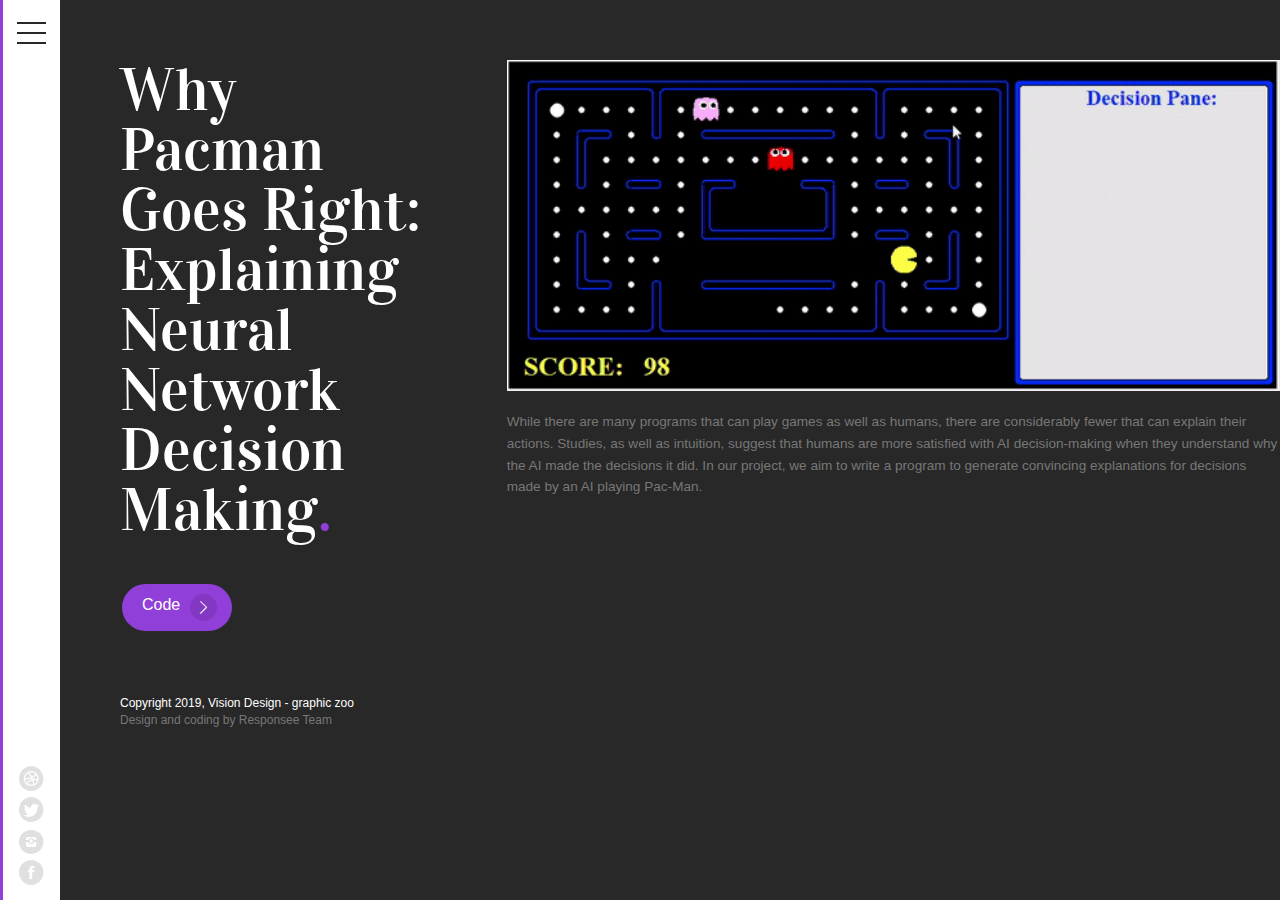
==== commit 7d980199: "Updated site" ====
--- a/index.html
+++ b/index.html
@@ -16,7 +16,26 @@
     <link href="https://fonts.googleapis.com/css?family=Vidaloka" rel="stylesheet">  
     <script type="text/javascript" src="js/jquery-1.8.3.min.js"></script>
     <script type="text/javascript" src="js/jquery-ui.min.js"></script> 
-    <script type="text/javascript" src="js/validation.js"></script>      
+    <script type="text/javascript" src="js/validation.js"></script>
+    <style>
+        #myparagraph {
+          padding: 60px 0 60px 60px;
+          font-family: Arial;
+        }
+        #mybutton {
+          background-color: #fff;
+          border: none;
+          font-family: Arial;
+          color: black;
+          padding: 10px 20px;
+          text-align: center;
+          text-decoration: none;
+          display: inline-block;
+          margin: 4px 2px;
+          cursor: pointer;
+          border-radius: 30px;
+        }
+     </style>
   </head>
   
   <body class="size-1280 slide-to-left background-dark">
@@ -24,9 +43,10 @@
     <nav class="slide-nav aside-nav">
       <ul class="chevron">
         <li><a href="index.html">Home</a><li>
-        <li><a href="portfolio-item.html">Portfolio Item</a></li>
-        <li><a href="about-us.html">About Us</a></li>
-        <li><a href="contact.html">Contact</a></li>
+        <li><a href="process.html">Process</a></li>
+        <li><a href="resources.html">Resources</a></li>
+        <li><a href="our-team.html">Team</a></li>
+        <li><a href="https://github.com/richierip/IUI-Comps-Group">Code</a></li>
       </ul>
     </nav>
     
@@ -49,11 +69,7 @@
             <h1 class="text-size-80 text-xl-size-60 text-l-size-80 text-m-size-60 text-s-size-40 text-line-height-1 margin-bottom-40">
               Why Pacman Goes Right: Explaining Neural Network Decision Making<span class="text-primary">.</span>
             </h1>
-            <p class="margin-top-20"><img src="img/charles-eames.png"></p>
-            <p class="margin-top-40 margin-bottom-20">
-              Summary of our project here.
-            </p>
-            <a href="portfolio-item.html" class="margin-l-bottom-40 background-primary button text-white text-size-16">Our Portfolio <i class="right icon-sli-arrow-right"></i></a>
+            <a id="mybutton" target="_blank" href="https://github.com/richierip/IUI-Comps-Group" class="margin-l-bottom-40 background-primary button text-white text-size-16">Code <i class="right icon-sli-arrow-right"></i></a>
           </article>  
         </div> 
       
@@ -62,7 +78,7 @@
           <div class="background-dark">
             <div class="line">
               <div class="margin"> 
-                <div class="s-12 m-6 xl-4 xxl-3 margin-bottom">
+                <div class="s-12 m-6 xl-4 xxl-3 margin-bottom" style="float:right; width:100%;">
                   <a href="portfolio-item.html">
                     <img class="full-img" src="img/pacmangif.gif" alt=""/>
                   </a>	
@@ -71,14 +87,17 @@
             </div>   
           </div>  
         </div>
+
+      <p id="myparagraph">
+              While there are many programs that can play games as well as humans, there are considerably fewer that can explain their actions. Studies, as well as intuition, suggest that humans are more satisfied with AI decision-making when they understand why the AI made the decisions it did. In our project, we aim to write a program to generate convincing explanations for decisions made by an AI playing Pac-Man.
+            </p>
       </div>
-      
+
       <!-- Footer -->       
       <footer>
         <div class="center margin-left-80  margin-xl-left-60  margin-l-left-40">
           <p class="text-size-12 text-white">Copyright 2019, Vision Design - graphic zoo</p>
           <a class="text-size-12 margin-bottom-20" href="http://www.myresponsee.com" title="Responsee - lightweight responsive framework">Design and coding by Responsee Team</a>
-          <p class="text-size-12 margin-bottom-40">All images have been purchased from Bigstock. Do not use the images in your website.</p>          
         </div>      
         <!-- Social icons in Sliding navigation -->
         <div class="footer-social">
--- a/css/components.css
+++ b/css/components.css
@@ -202,4 +202,4 @@
 }
 .grid .button {
     width: 100%;
-}+}
--- a/css/template-style.css
+++ b/css/template-style.css
@@ -1372,7 +1372,7 @@
 
 /* Custom Template Styles */
 body {
-  font-family: "Work Sans";
+  font-family: "Arial";
   font-weight: 400;
   background: #f7f7f7;
 }
@@ -1467,7 +1467,7 @@
 }
 blockquote cite {
   margin-top: 10px;
-  font-family: "work sans";
+  font-family: "Arial";
   color: #999;
 }
 hr.break {
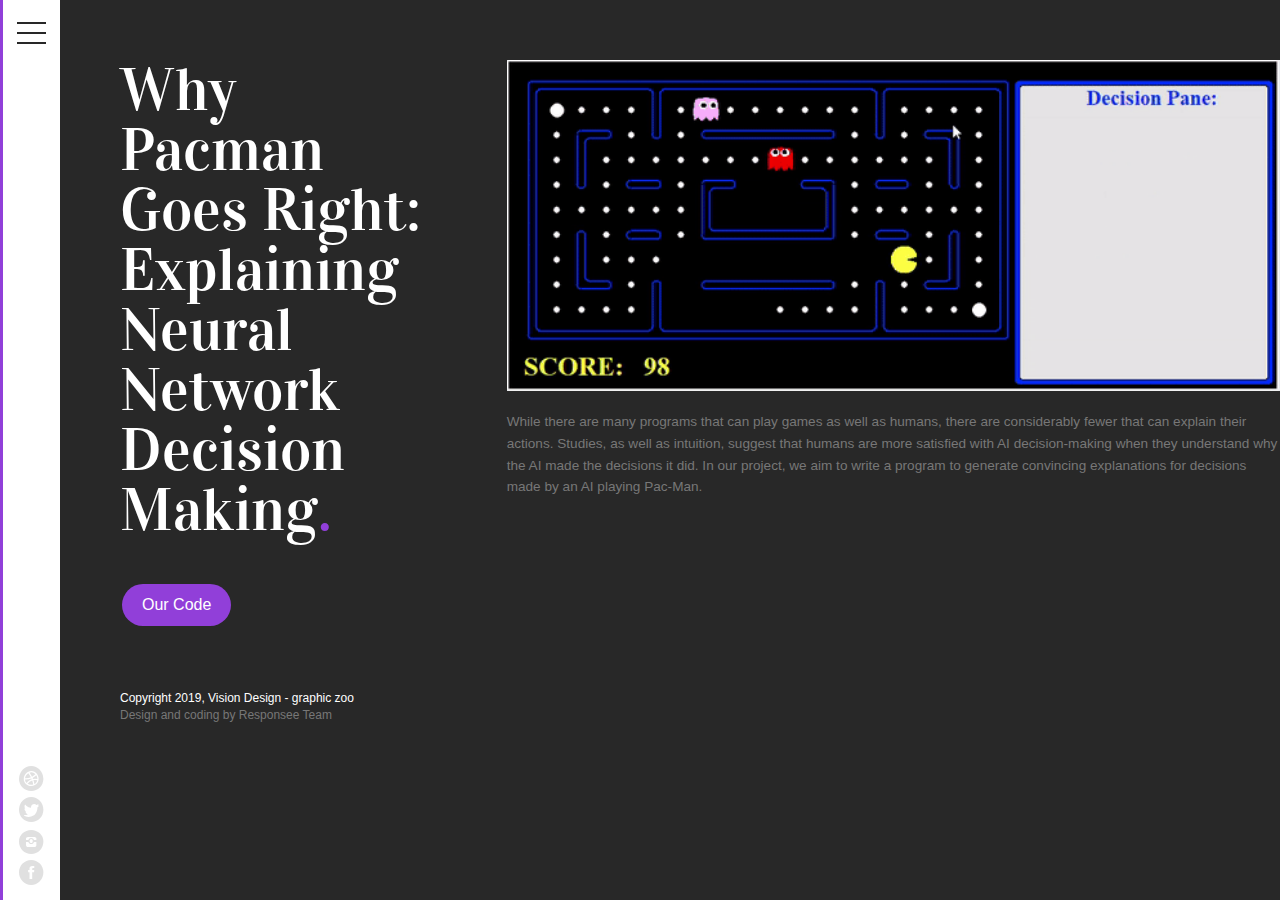
==== commit ddf774f5: "Button" ====
--- a/index.html
+++ b/index.html
@@ -69,8 +69,9 @@
             <h1 class="text-size-80 text-xl-size-60 text-l-size-80 text-m-size-60 text-s-size-40 text-line-height-1 margin-bottom-40">
               Why Pacman Goes Right: Explaining Neural Network Decision Making<span class="text-primary">.</span>
             </h1>
-            <a id="mybutton" target="_blank" href="https://github.com/richierip/IUI-Comps-Group" class="margin-l-bottom-40 background-primary button text-white text-size-16">Code <i class="right icon-sli-arrow-right"></i></a>
-          </article>  
+            <a id="mybutton" target="_blank" href="https://github.com/richierip/IUI-Comps-Group" class="margin-l-bottom-40 background-primary button text-white text-size-16">Our Code</a>
+<!--          <i class="right icon-sli-arrow-right"></i>-->
+          </article>
         </div> 
       
         <!-- Right side --> 
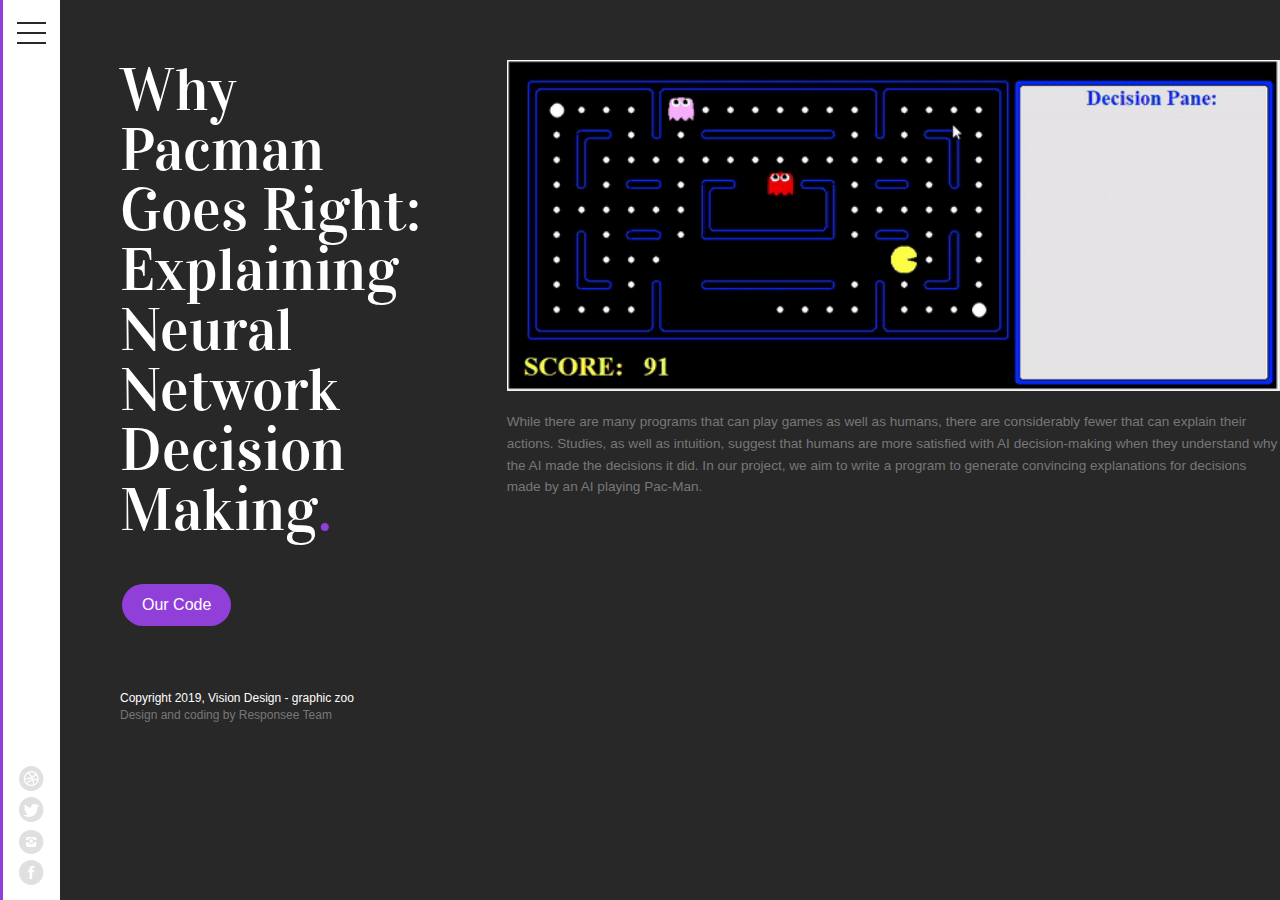
==== commit ebf4af06: "Pacman link" ====
--- a/index.html
+++ b/index.html
@@ -80,7 +80,7 @@
             <div class="line">
               <div class="margin"> 
                 <div class="s-12 m-6 xl-4 xxl-3 margin-bottom" style="float:right; width:100%;">
-                  <a href="portfolio-item.html">
+                  <a href="https://www.google.com/logos/2010/pacman10-i.html">
                     <img class="full-img" src="img/pacmangif.gif" alt=""/>
                   </a>	
                 </div>
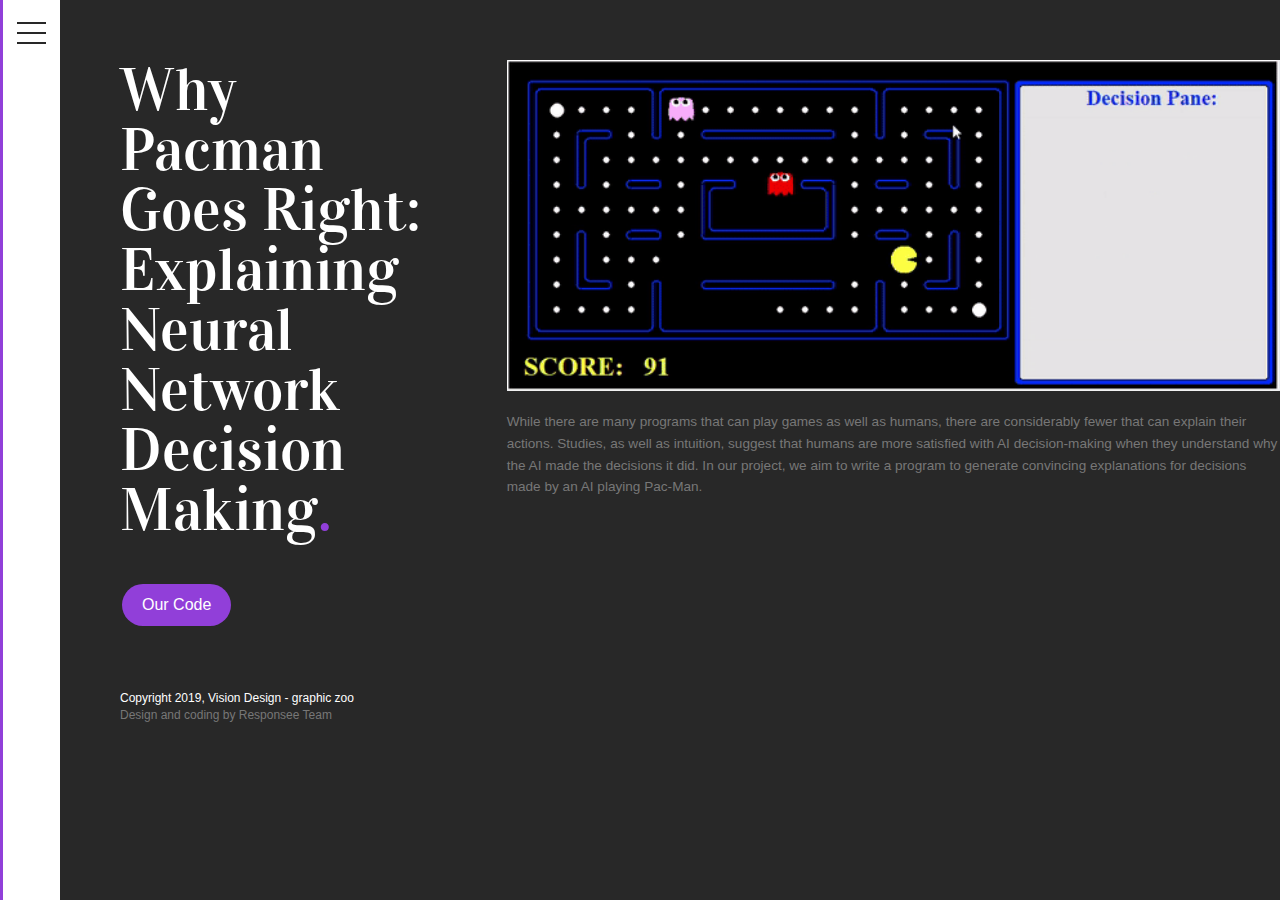
==== commit 9aef7f38: "Removed social media links" ====
--- a/index.html
+++ b/index.html
@@ -48,6 +48,7 @@
         <li><a href="our-team.html">Team</a></li>
         <li><a href="https://github.com/richierip/IUI-Comps-Group">Code</a></li>
       </ul>
+      <img src="img/pacmanbar.png" style="transform:rotate(270deg); margin-top:65px;">
     </nav>
     
     <section class="slide-content">
@@ -99,14 +100,7 @@
         <div class="center margin-left-80  margin-xl-left-60  margin-l-left-40">
           <p class="text-size-12 text-white">Copyright 2019, Vision Design - graphic zoo</p>
           <a class="text-size-12 margin-bottom-20" href="http://www.myresponsee.com" title="Responsee - lightweight responsive framework">Design and coding by Responsee Team</a>
-        </div>      
-        <!-- Social icons in Sliding navigation -->
-        <div class="footer-social">
-           <a target="_blank" href="/"><i class="icon-dribbble_circle"></i></a>
-           <a target="_blank" href="/"><i class="icon-twitter_circle"></i></a>
-           <a target="_blank" href="/"><i class="icon-instagram_circle"></i></a>
-           <a target="_blank" href="/"><i class="icon-facebook_circle"></i></a>
-        </div> 
+        </div>
       </footer>  
     </section>  
 
--- a/css/template-style.css
+++ b/css/template-style.css
@@ -1602,6 +1602,8 @@
 }
 .aside-nav > ul > li > a {
   padding-left: 20px!important;
+  text-align: center;
+  font-family: "Arial";
 }
 .aside-nav li li a:hover::before, .aside-nav li li.active-item a::before {
   display: none;
@@ -2040,4 +2042,4 @@
   .background-image {
     background-position: center;
   }
-}    +}
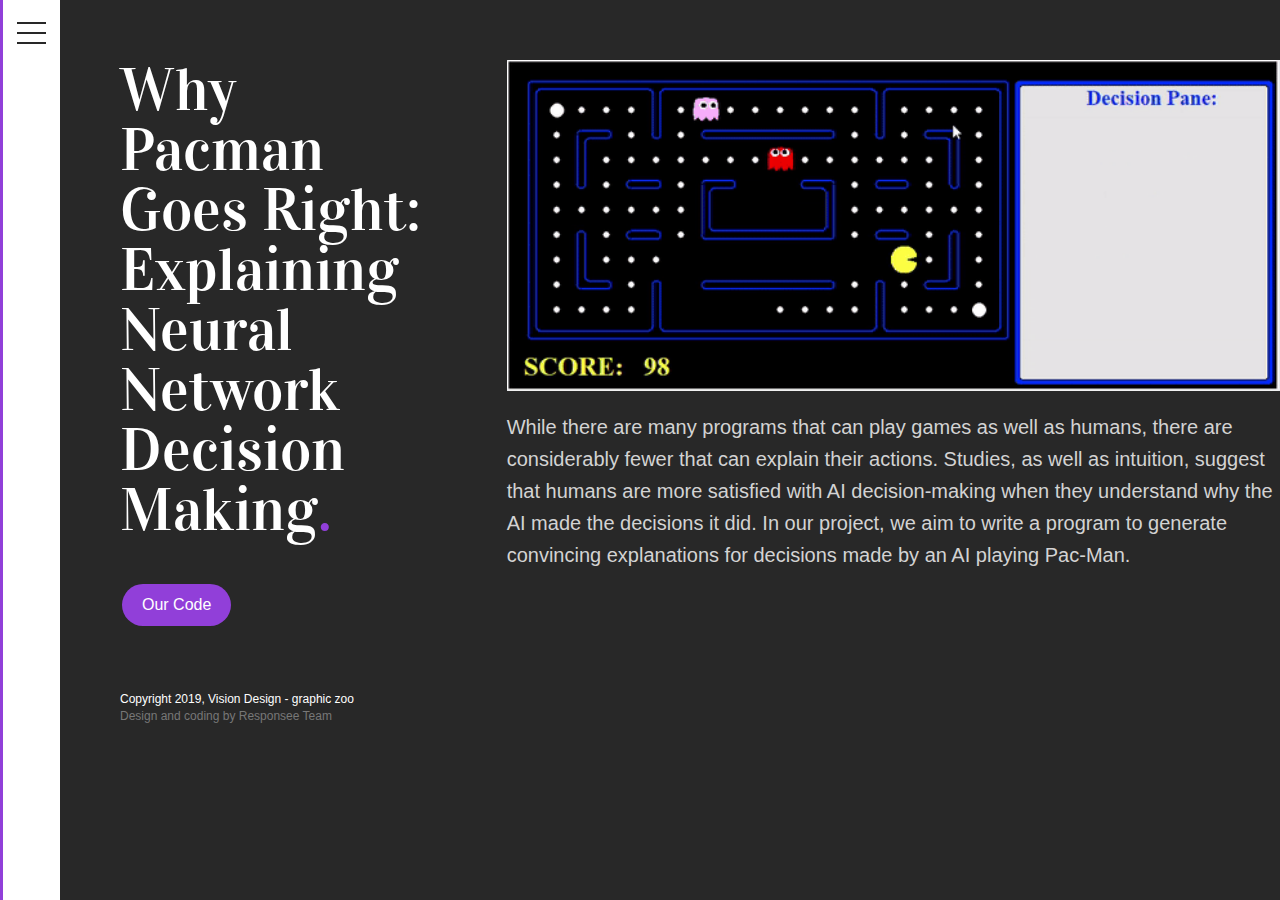
==== commit dc55182f: "made text everywhere a bit bigger" ====
--- a/index.html
+++ b/index.html
@@ -21,6 +21,8 @@
         #myparagraph {
           padding: 60px 0 60px 60px;
           font-family: Arial;
+          font-size: 20px;
+          color: lightgrey;
         }
         #mybutton {
           background-color: #fff;
